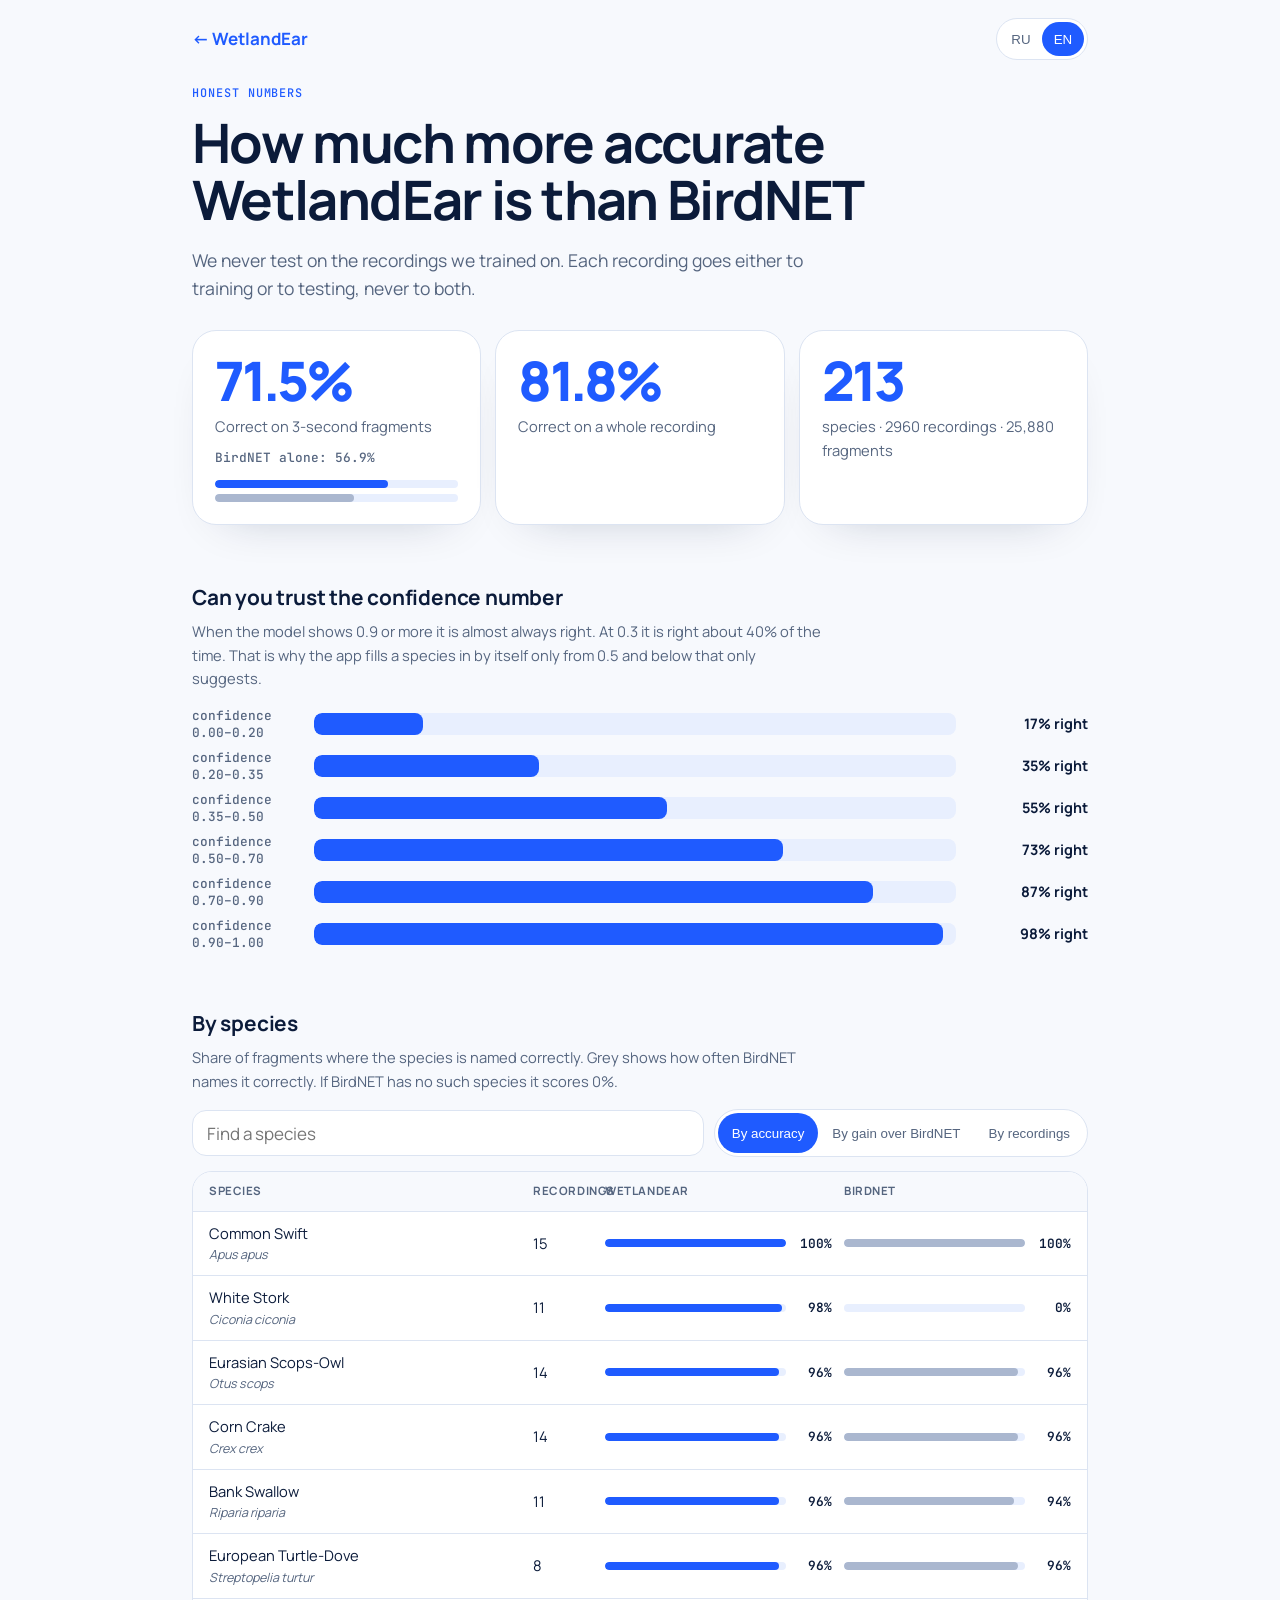
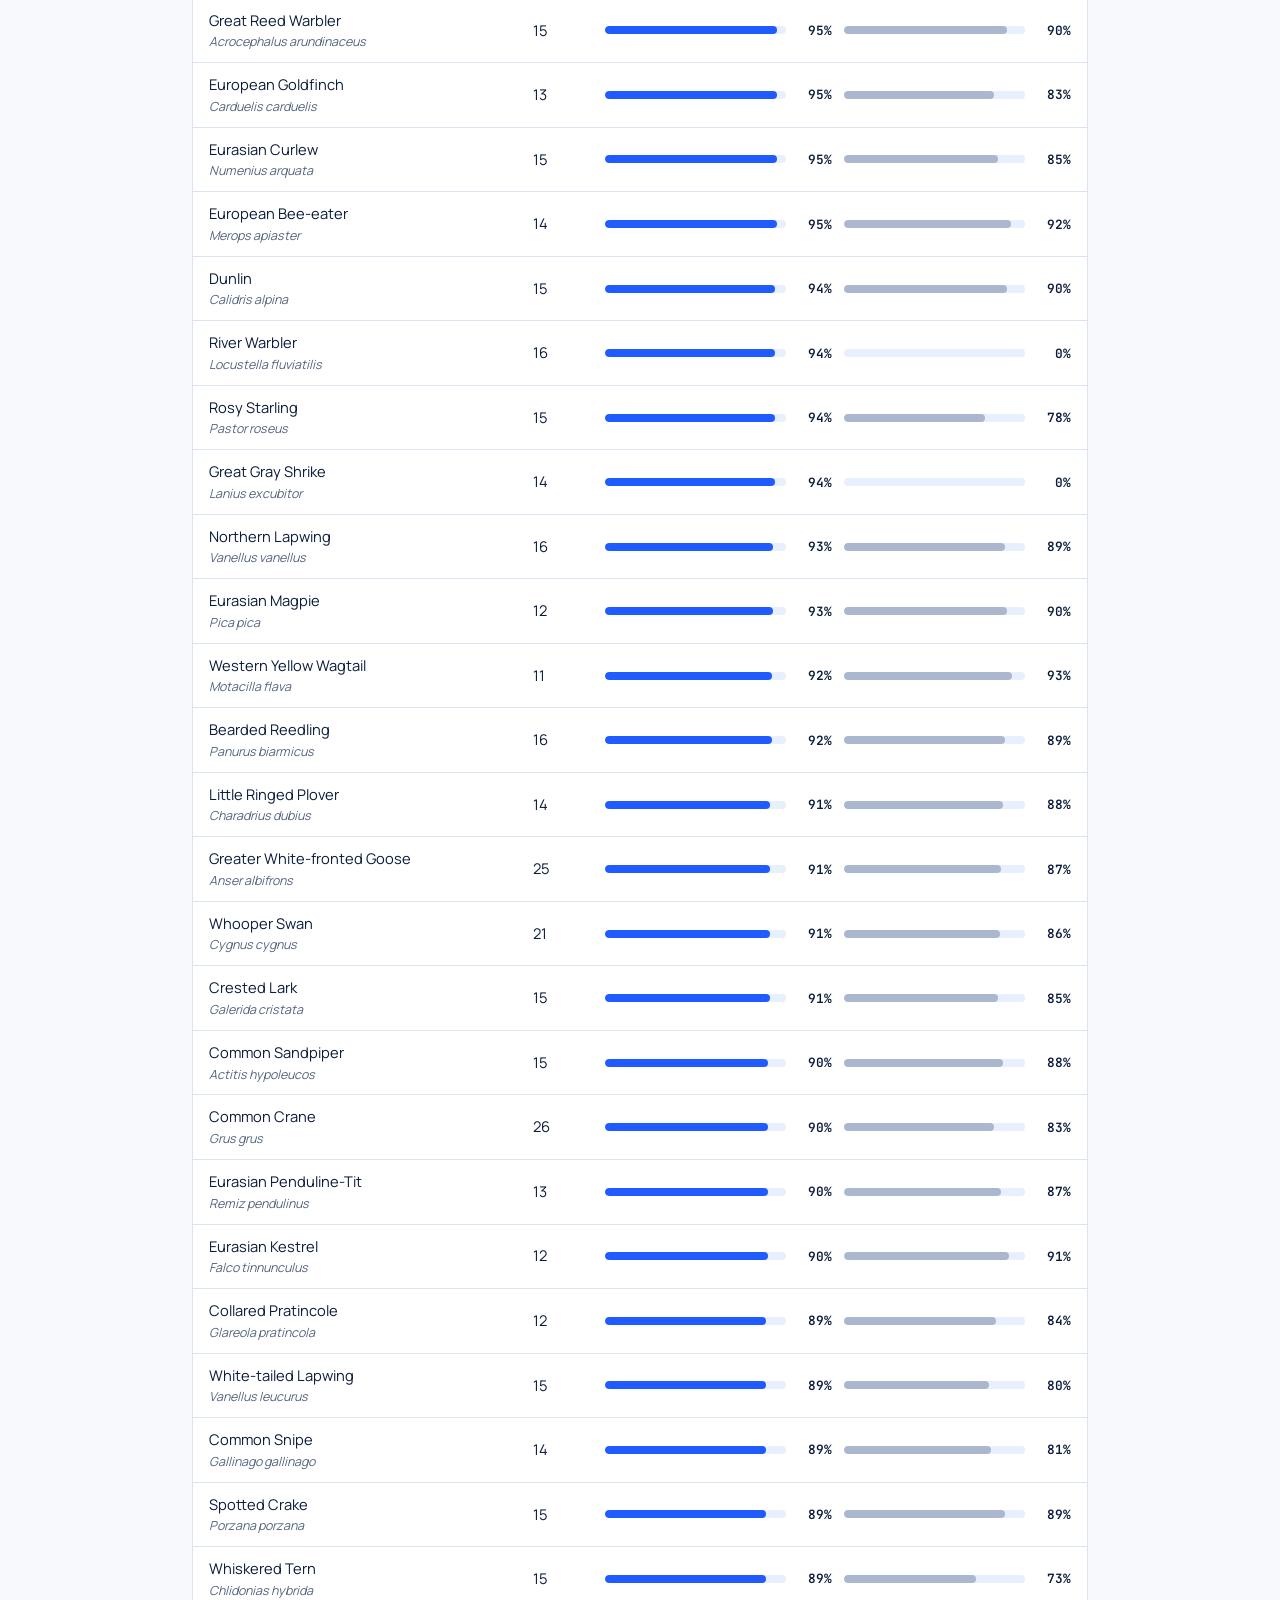
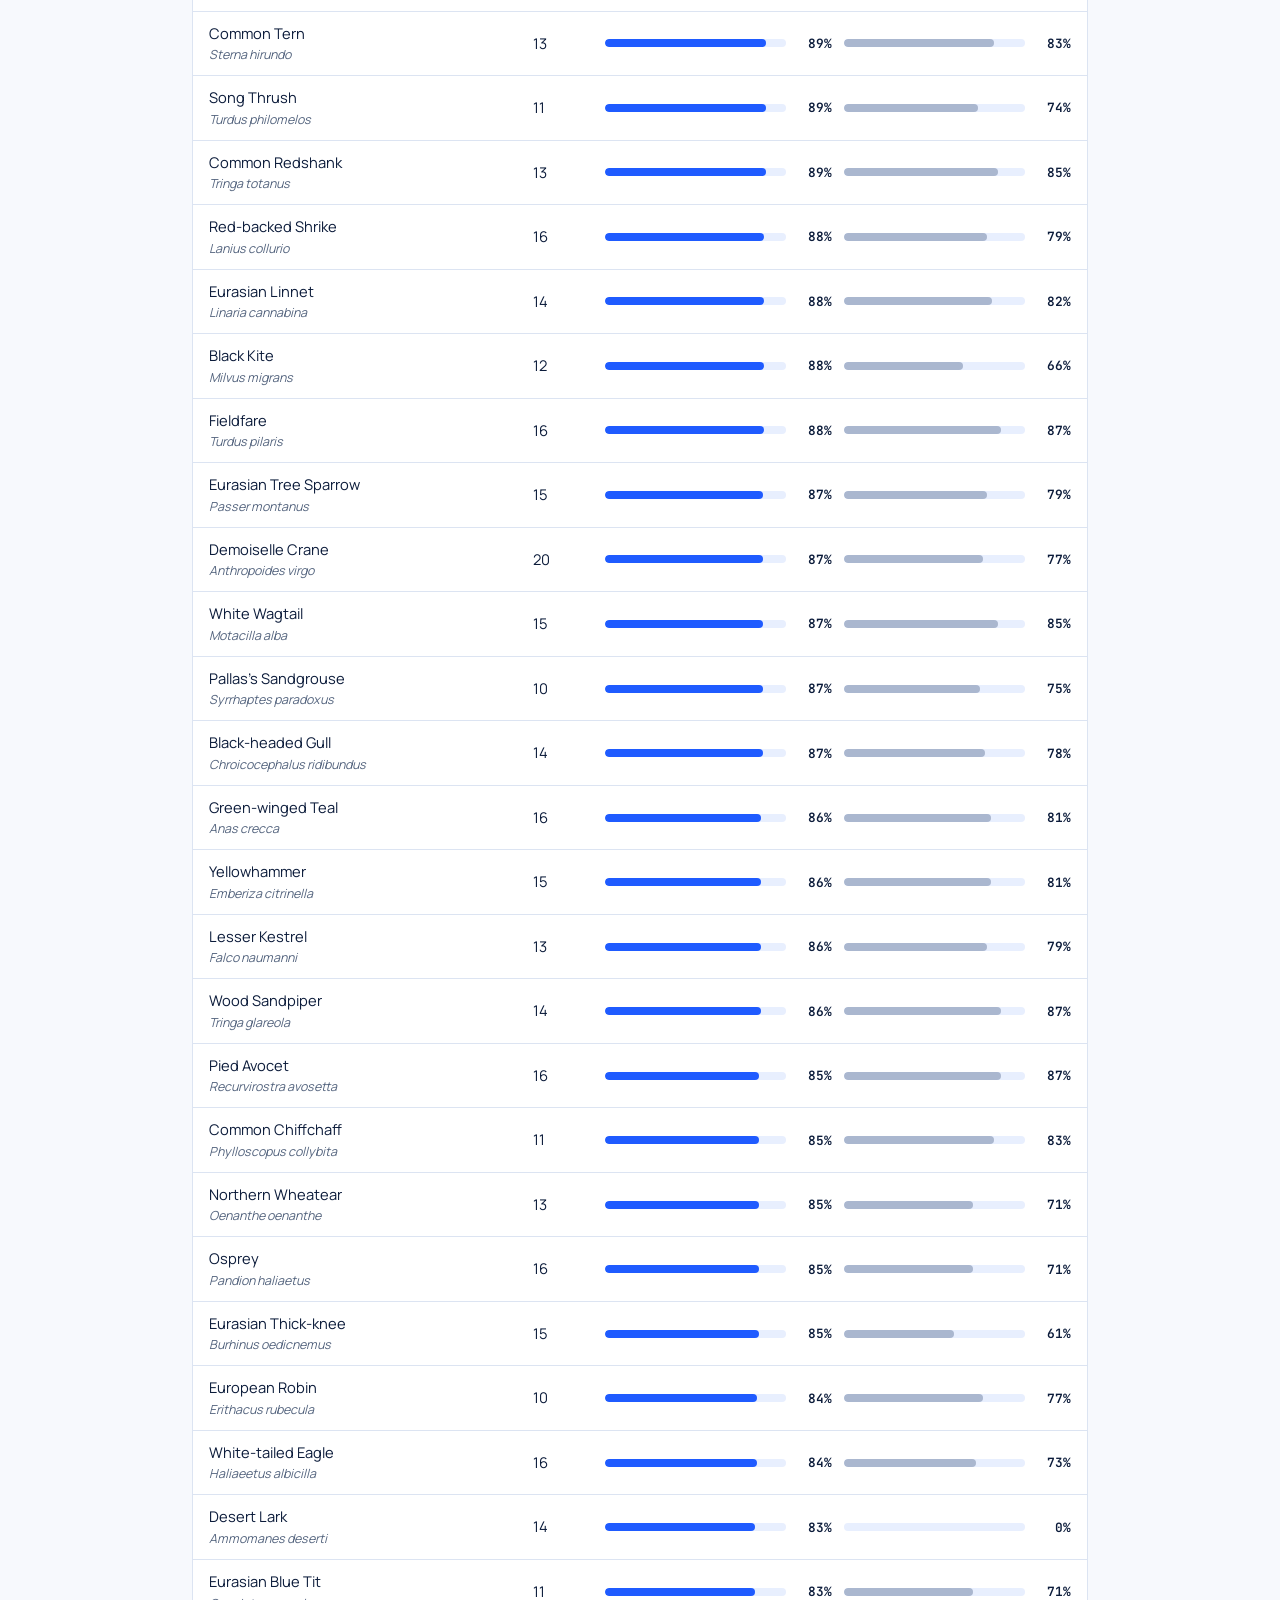
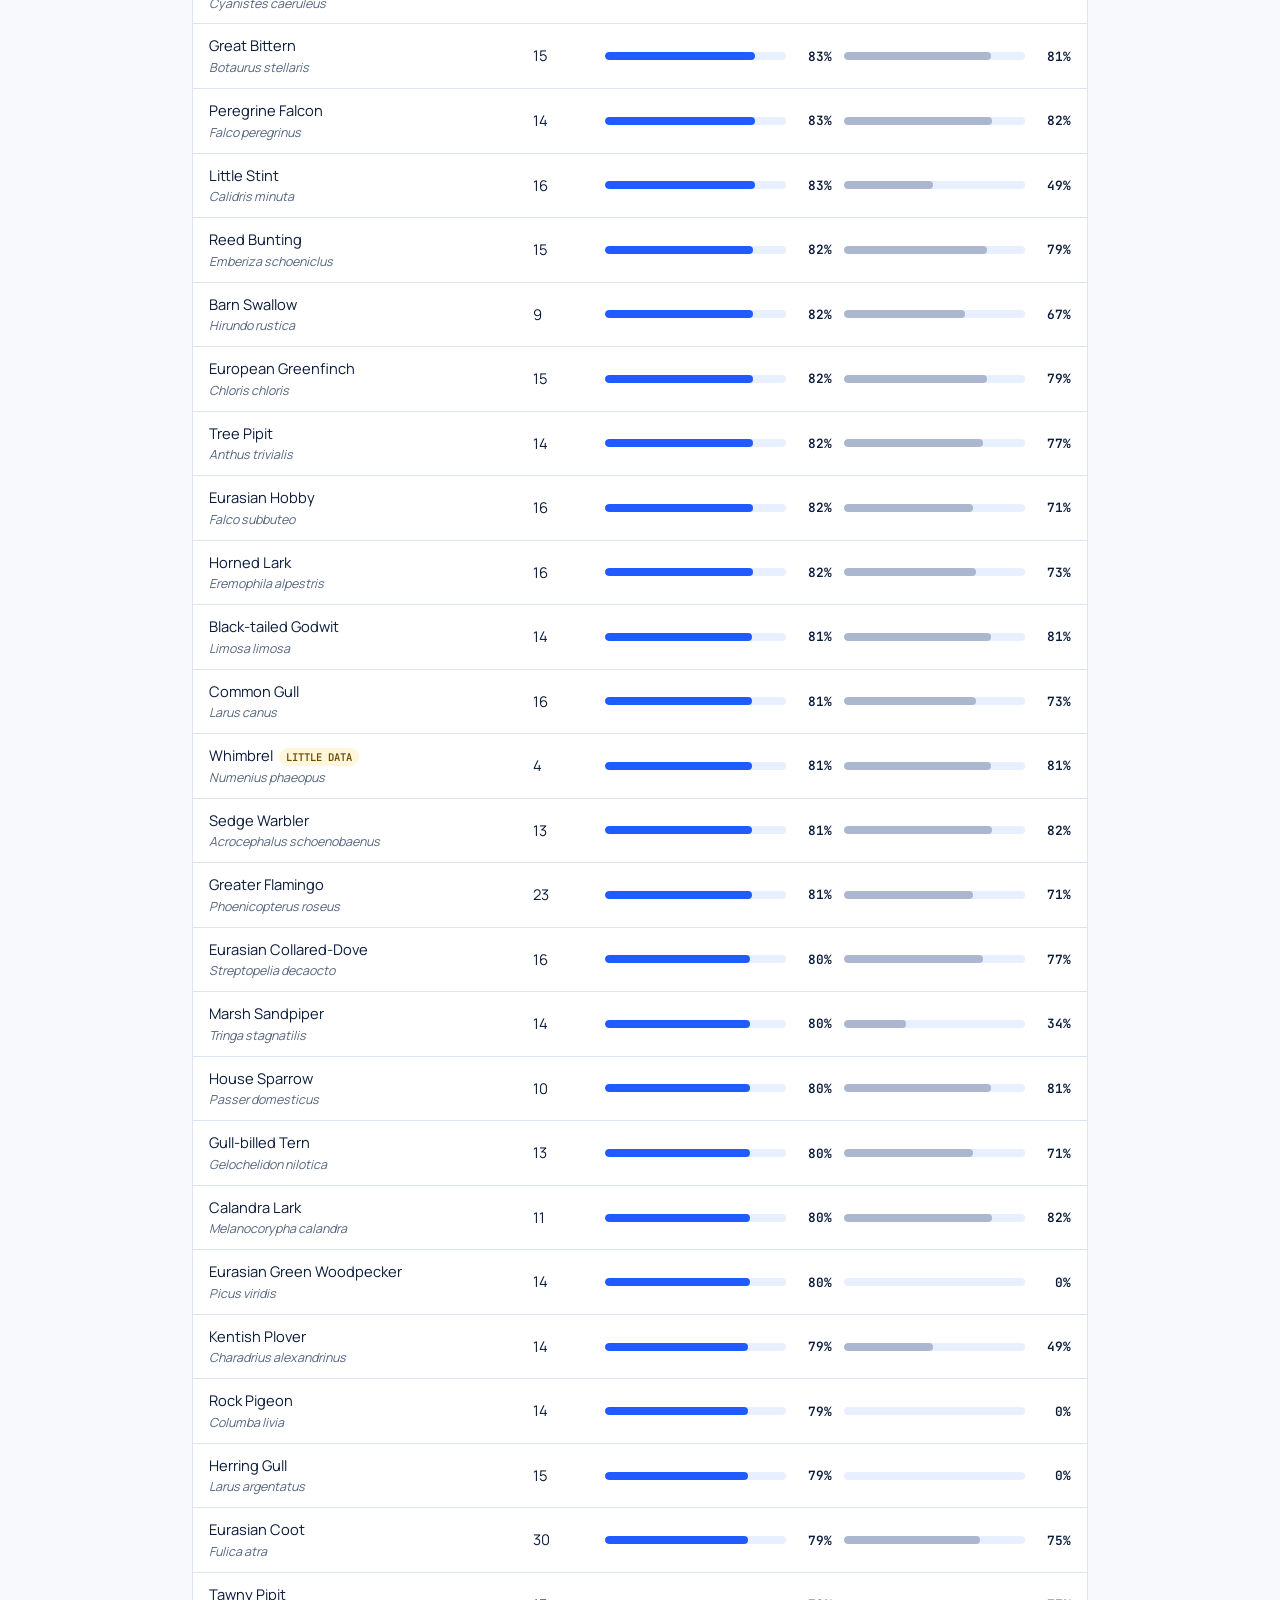
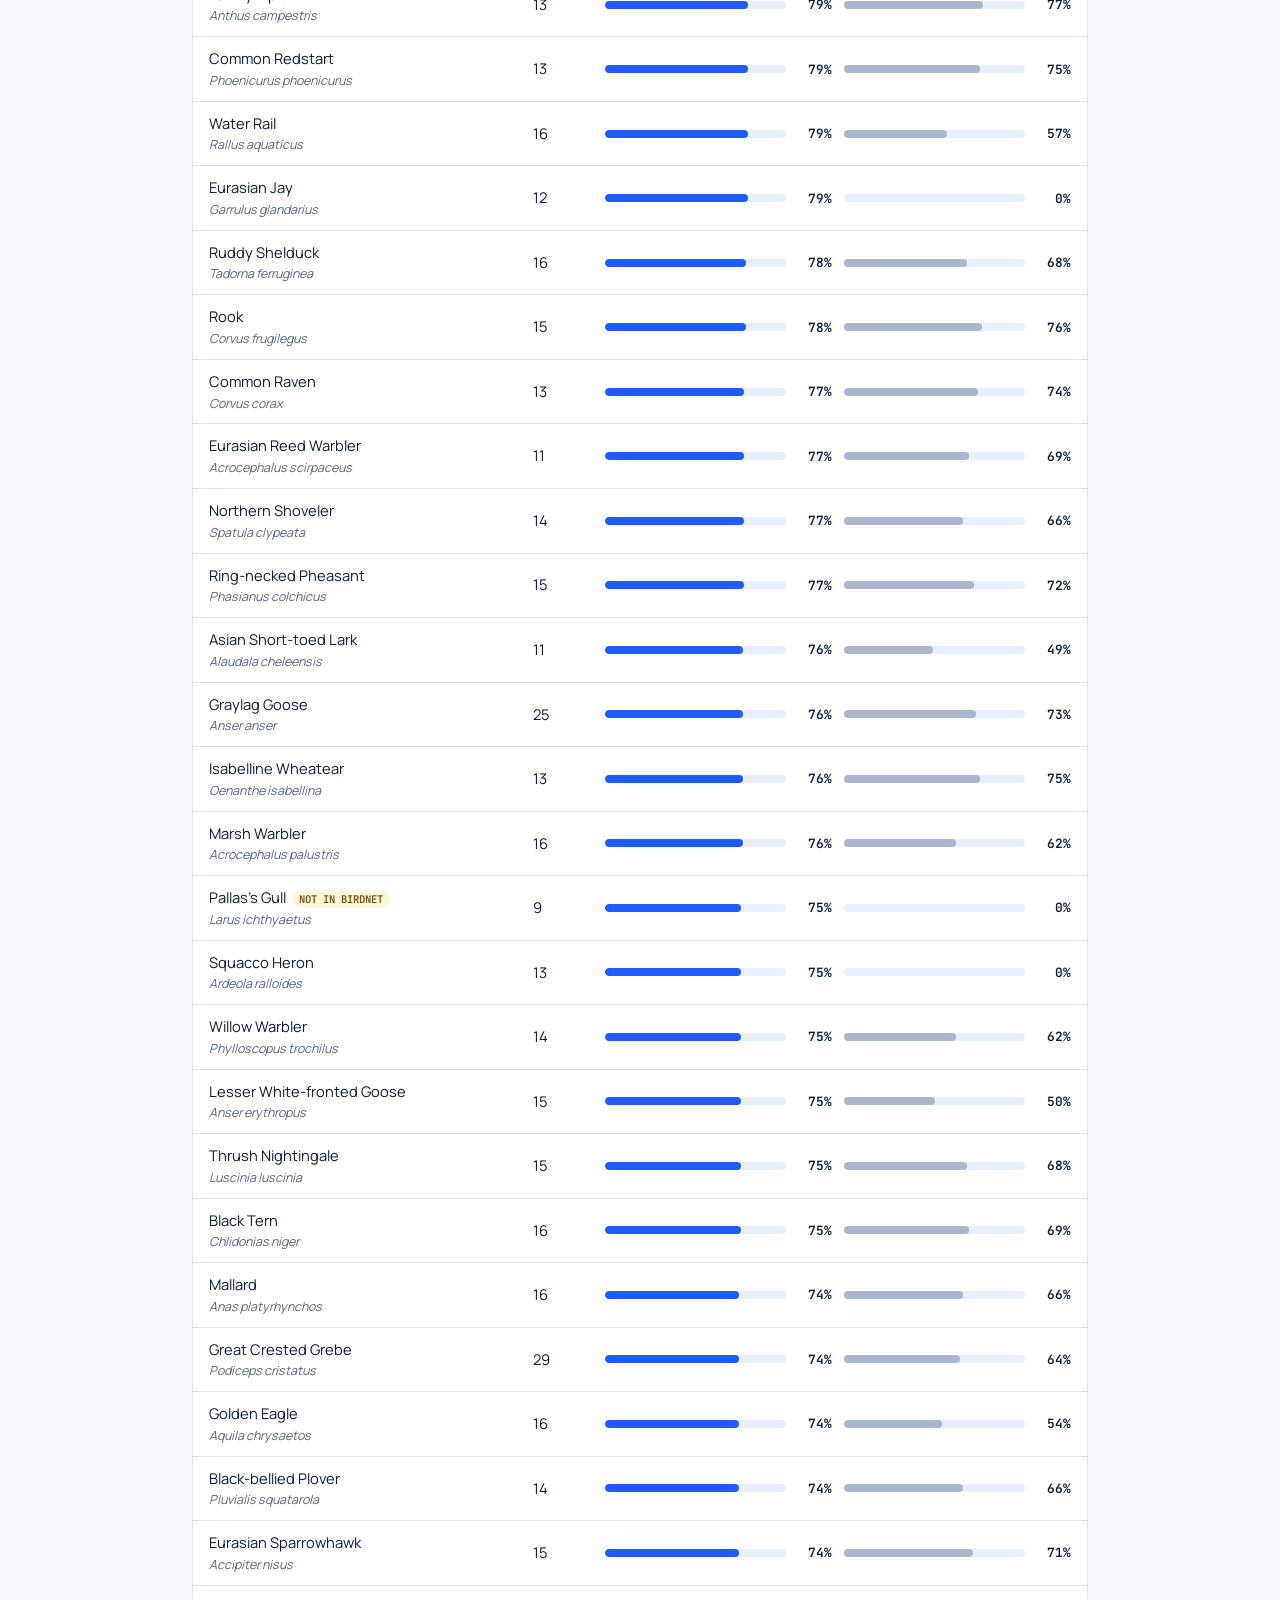
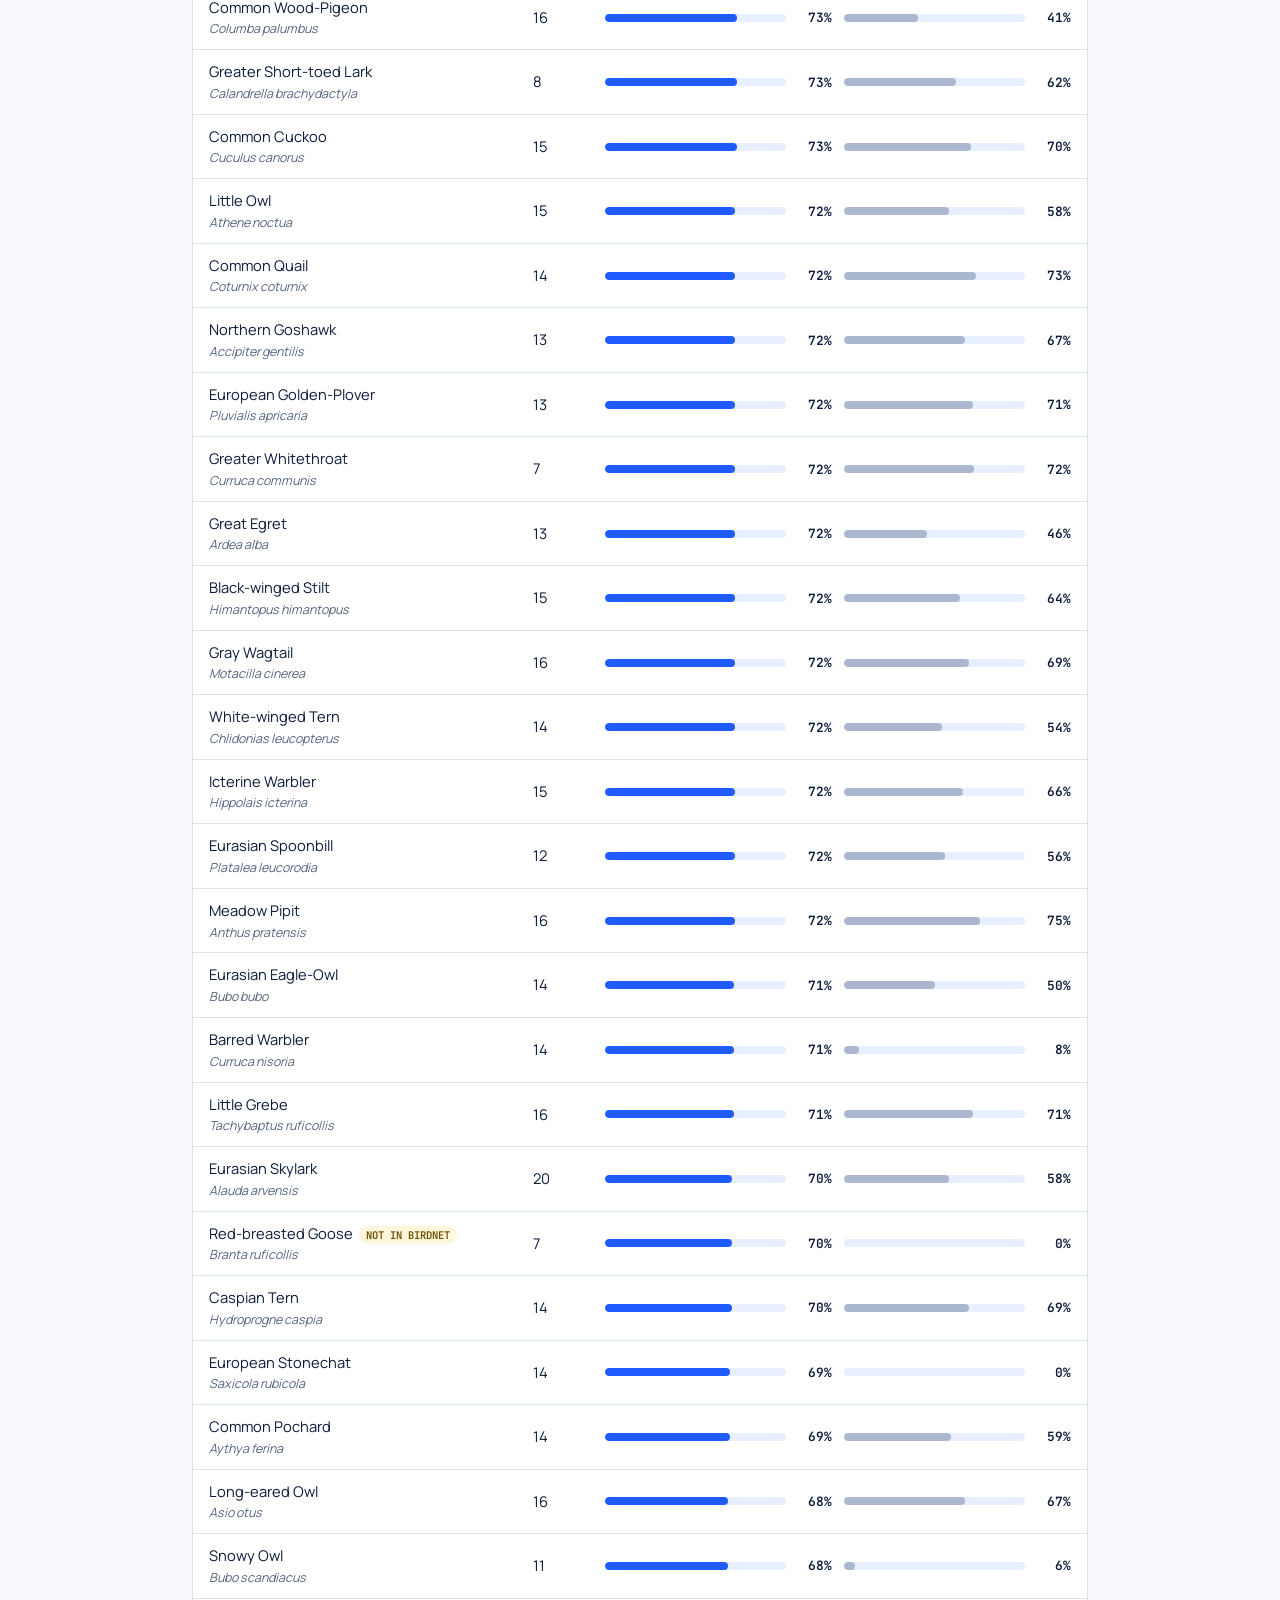
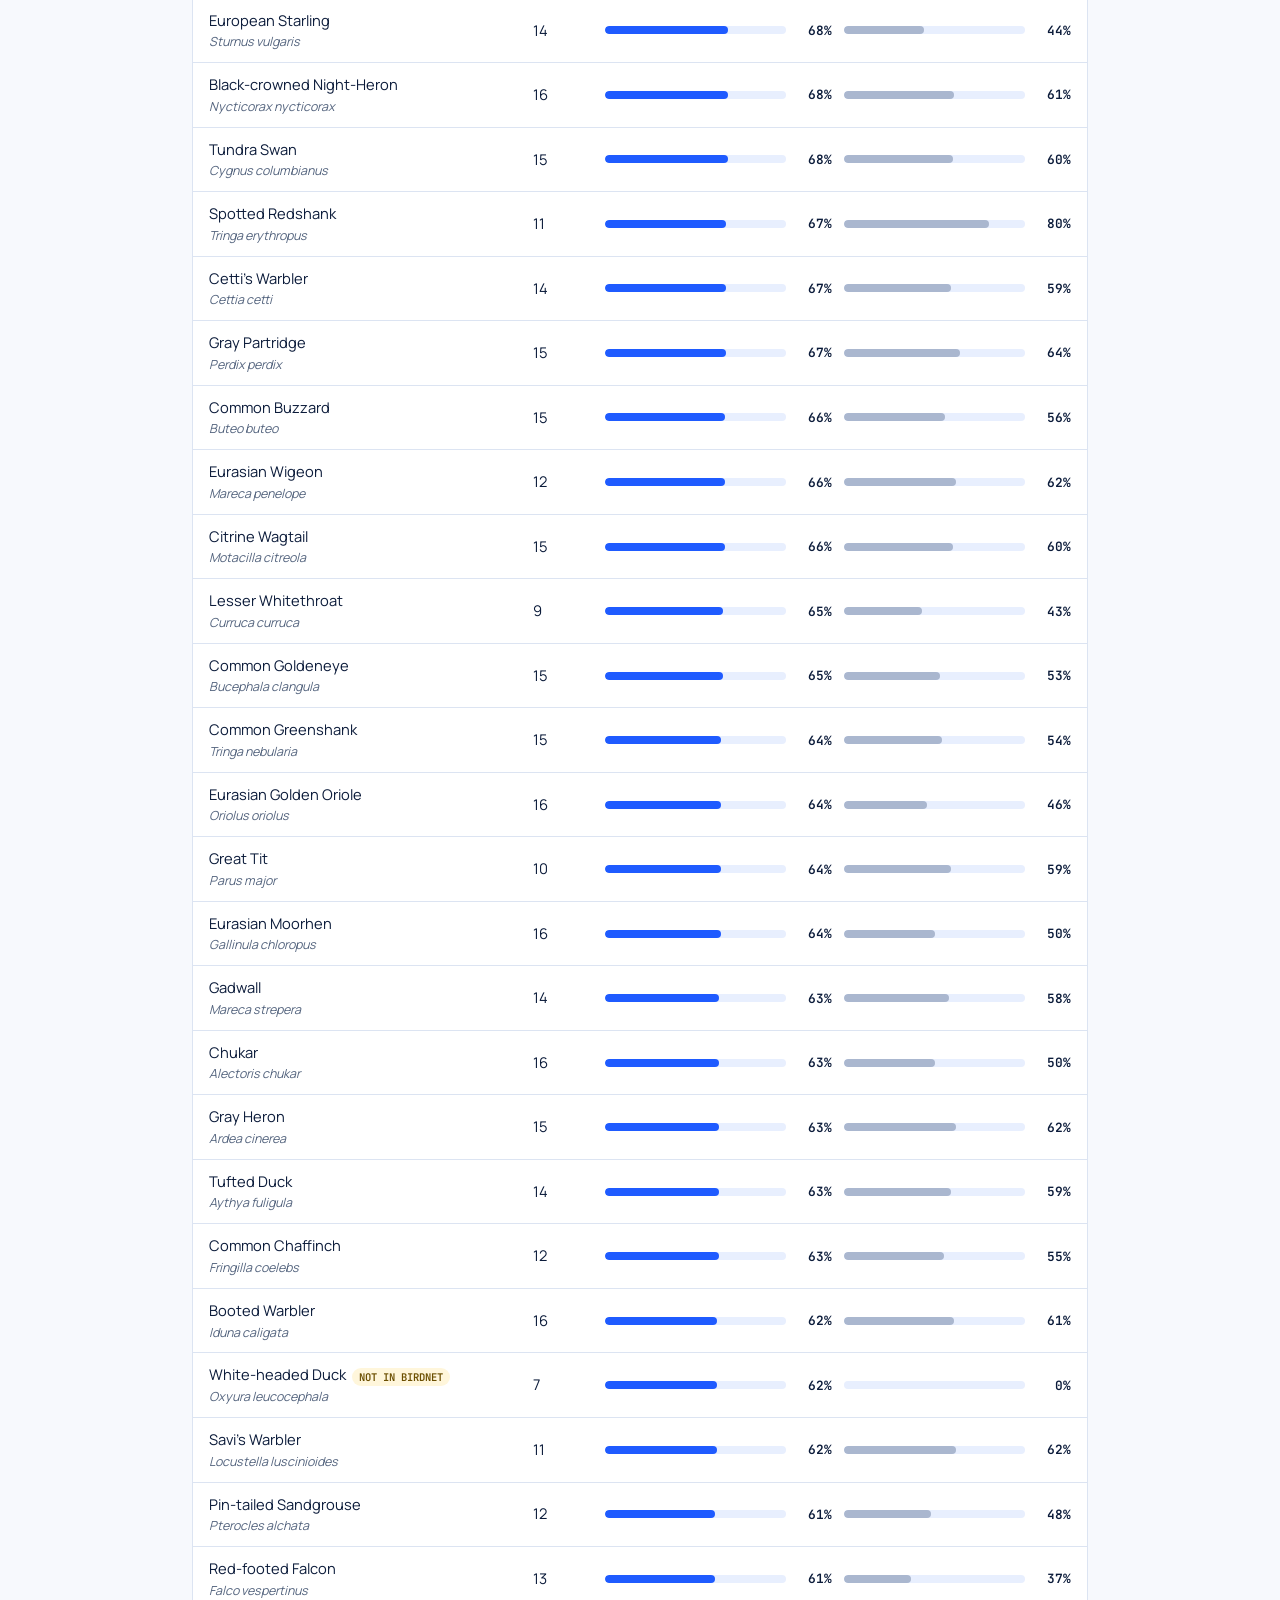
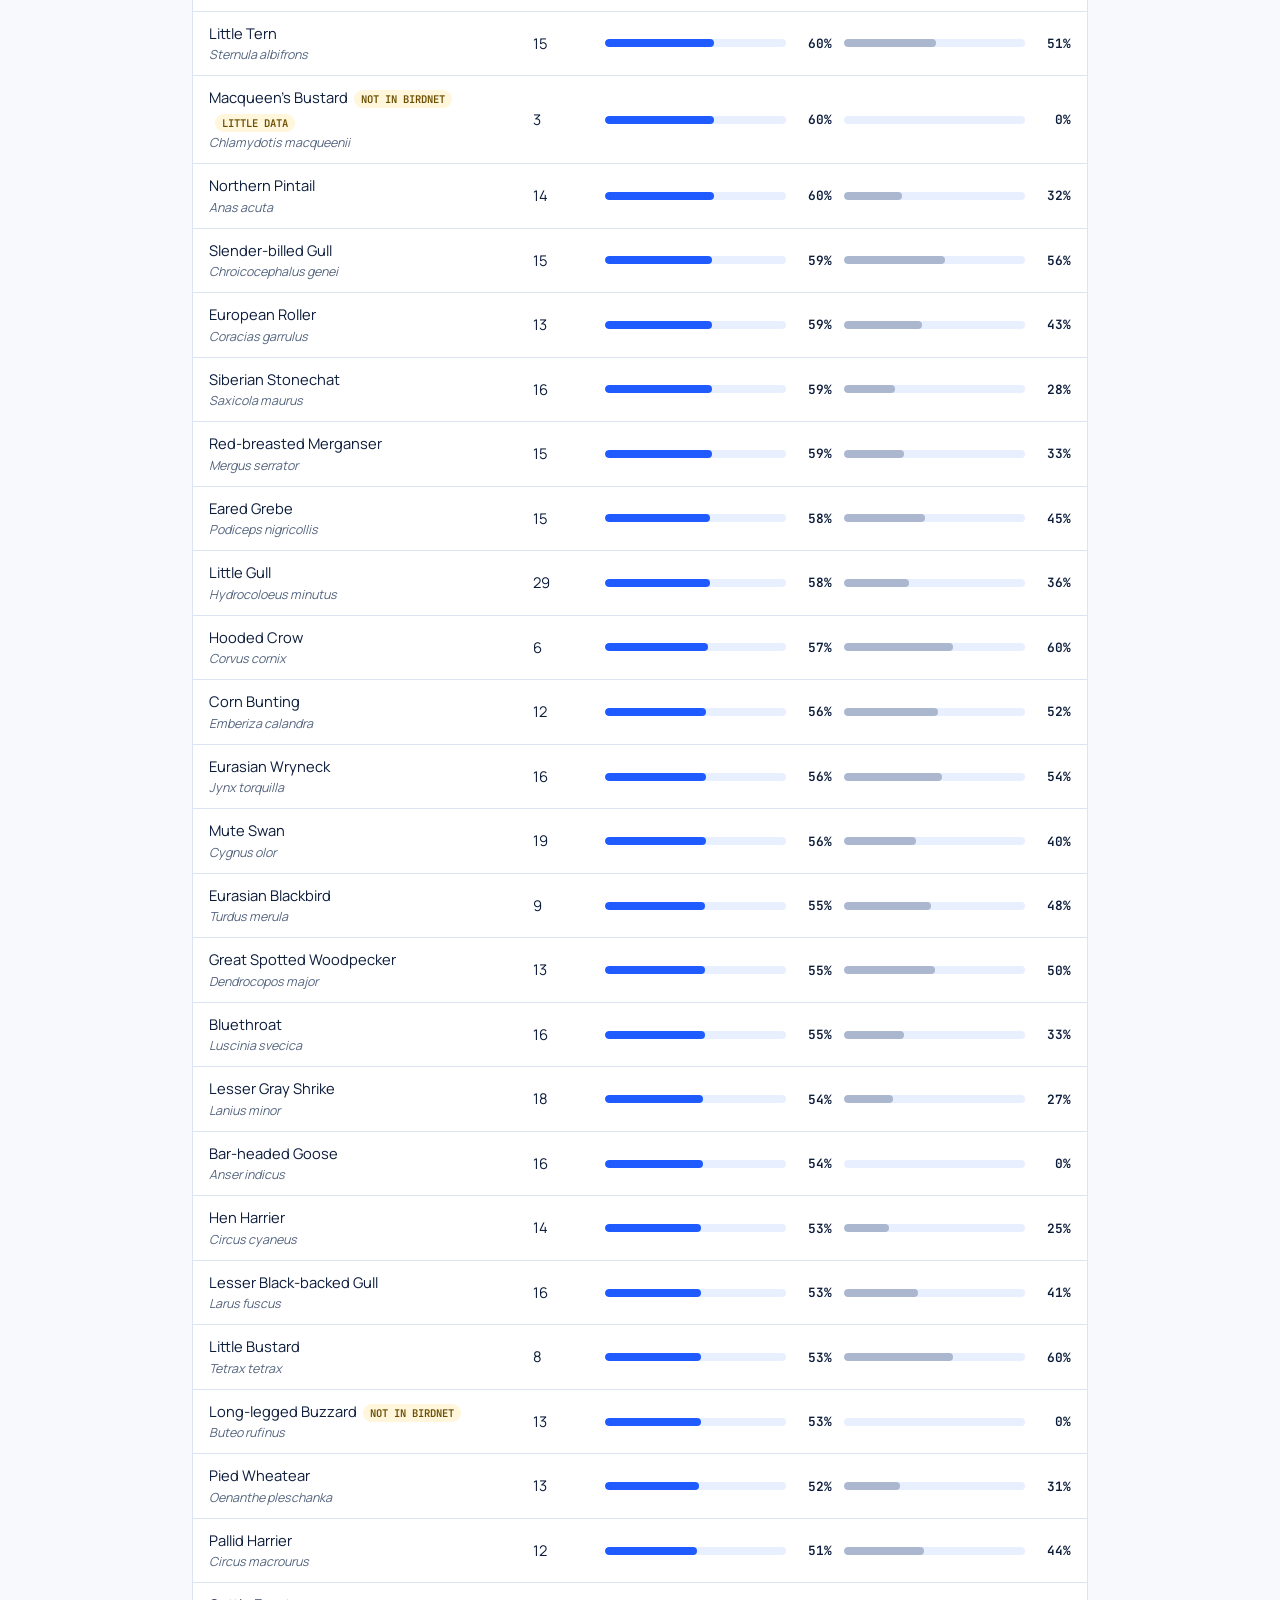
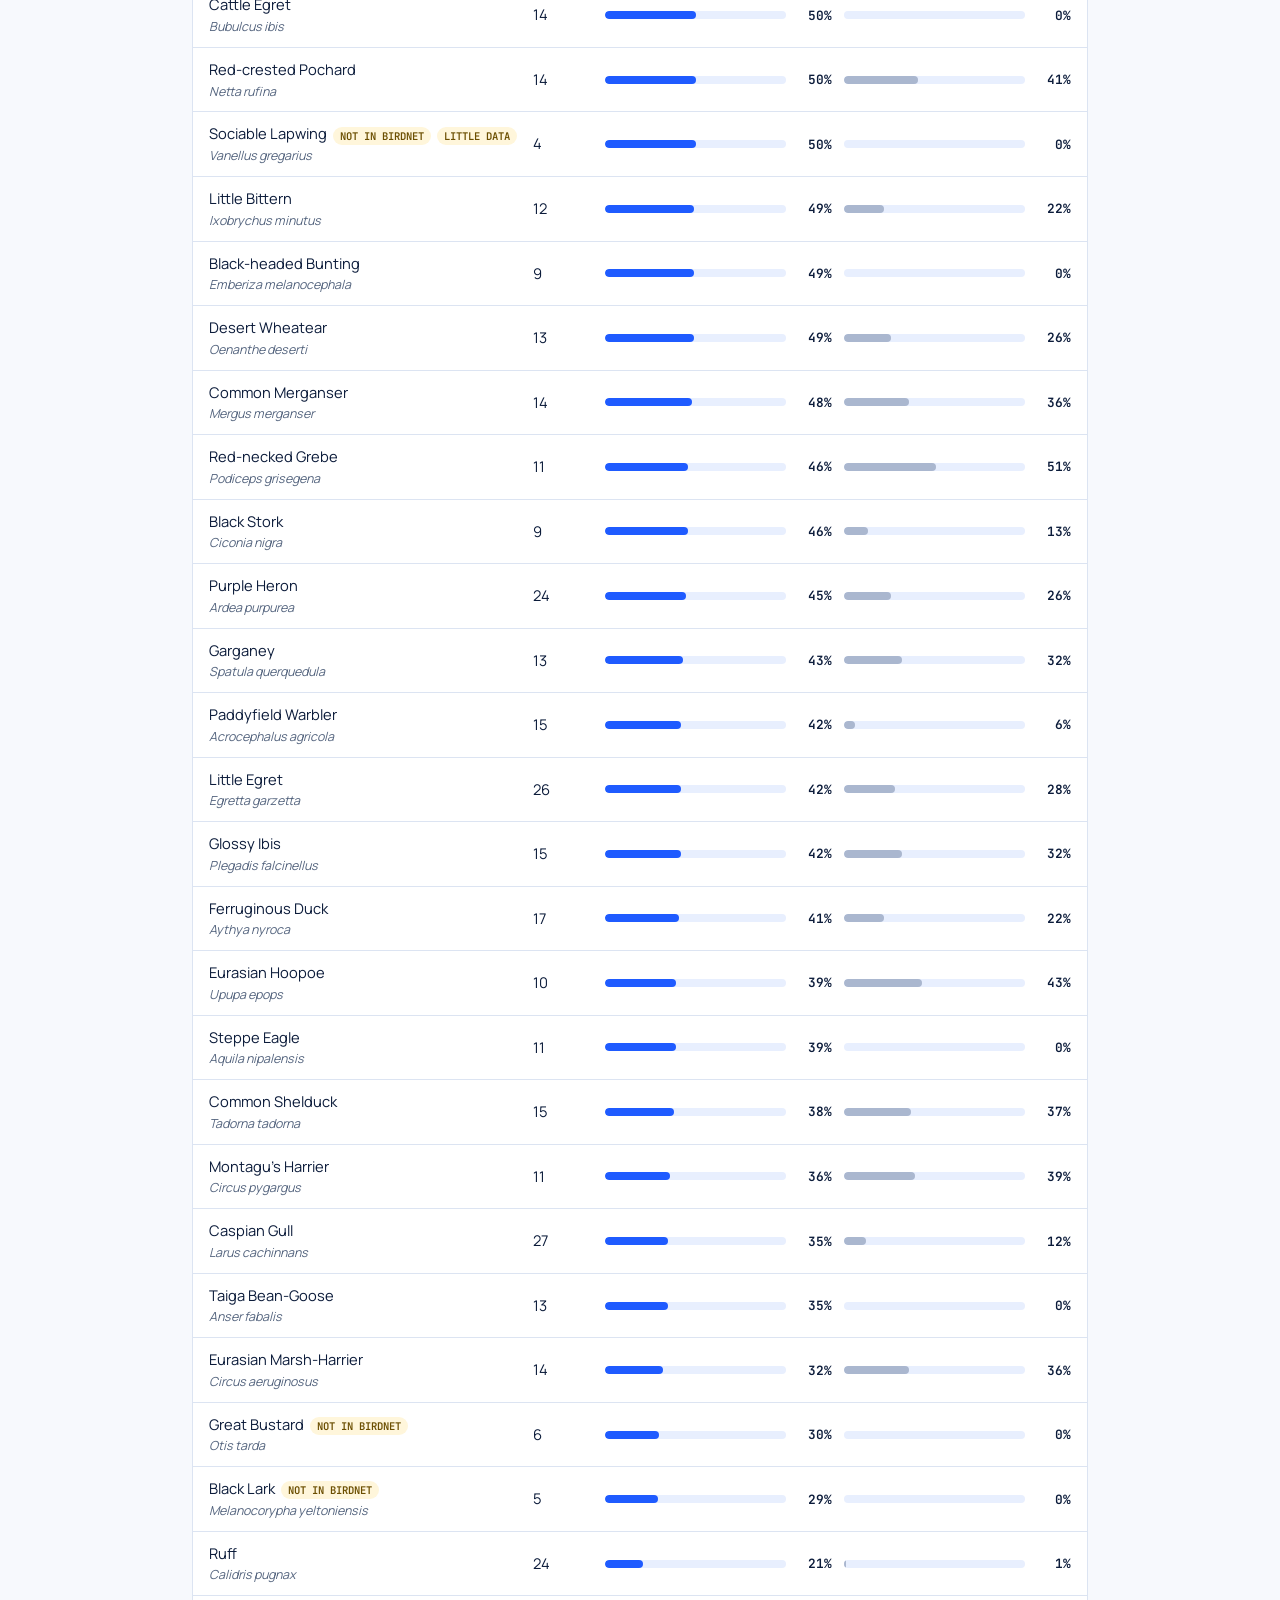
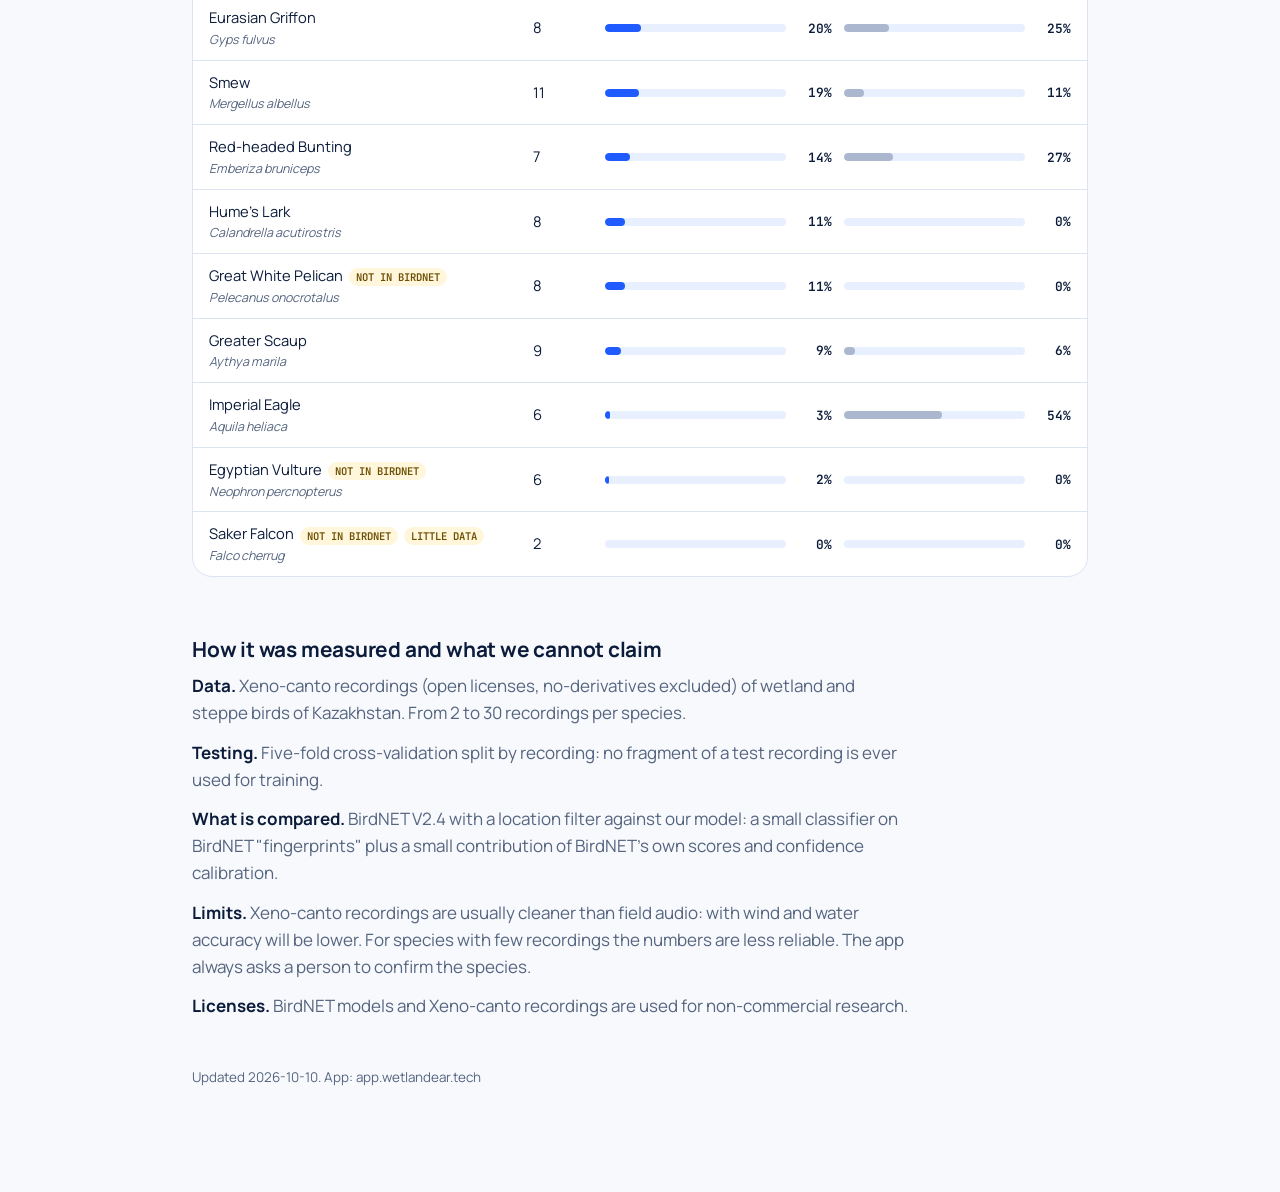
==== metrics.html @ 01a04c0c "Public model accuracy page (/metrics) with per-species table and calibration; footer link Co-Authore" ====
<!doctype html>
<html lang="ru">
<head>
<meta charset="utf-8">
<meta name="viewport" content="width=device-width, initial-scale=1, viewport-fit=cover">
<title>WetlandEar: точность модели</title>
<meta name="description" content="Честные измерения: насколько точнее собственная модель WetlandEar, чем BirdNET, по записям, которых она не видела.">
<meta name="color-scheme" content="light">
<link rel="canonical" href="https://wetlandear.tech/metrics">
<link rel="icon" href="favicon.svg" type="image/svg+xml">
<link rel="preconnect" href="https://fonts.googleapis.com">
<link rel="preconnect" href="https://fonts.gstatic.com" crossorigin>
<link rel="stylesheet" href="https://fonts.googleapis.com/css2?family=Manrope:wght@300..800&family=JetBrains+Mono:wght@400;500&display=swap">
<link rel="stylesheet" href="css/metrics.css?v=1">
</head>
<body>
<header class="top">
  <a class="back" href="/">&larr; WetlandEar</a>
  <div class="lang" role="group" aria-label="Language"><button data-l="ru">RU</button><button data-l="en">EN</button></div>
</header>
<main class="wrap">
  <p class="eyebrow" id="eyebrow"></p>
  <h1 id="h1"></h1>
  <p class="lead" id="lead"></p>

  <section class="hero" id="hero" aria-live="polite"></section>

  <section>
    <h2 id="h-cal"></h2>
    <p class="note" id="n-cal"></p>
    <div class="cal" id="cal"></div>
  </section>

  <section>
    <h2 id="h-sp"></h2>
    <p class="note" id="n-sp"></p>
    <div class="tools"><input id="q" type="search" autocomplete="off"><div class="seg" id="sort" role="group"><button data-s="head" class="on"></button><button data-s="gain"></button><button data-s="n"></button></div></div>
    <div class="tbl" id="tbl"></div>
  </section>

  <section>
    <h2 id="h-m"></h2>
    <div class="prose" id="method"></div>
  </section>

  <p class="foot" id="foot"></p>
</main>
<script src="js/metrics.js?v=1"></script>
</body>
</html>
---- css/metrics.css ----
/* Metrics page. Same white and blue look as the site. */
:root { --bg: #F7F9FD; --ink: #0B1B3A; --soft: #55657F; --line: #DCE4F2; --blue: #1F5BFF; --sky: #E8EFFE; --gray: #AAB7CF; --ok: #14804A; }
*, *::before, *::after { box-sizing: border-box; }
body { margin: 0; background: var(--bg); color: var(--ink); font: 400 1.0625rem/1.6 'Manrope', system-ui, -apple-system, 'Segoe UI', Roboto, Arial, sans-serif; -webkit-font-smoothing: antialiased; }
.top { display: flex; justify-content: space-between; align-items: center; max-width: 960px; margin: 0 auto; padding: max(18px, env(safe-area-inset-top)) clamp(18px, 5vw, 32px) 0; }
.back { color: var(--blue); font-weight: 700; text-decoration: none; }
.lang { display: inline-flex; padding: 3px; background: #fff; border: 1px solid var(--line); border-radius: 99px; }
.lang button { border: 0; background: none; min-height: 34px; min-width: 42px; border-radius: 99px; font: 700 .76rem inherit; color: var(--soft); cursor: pointer; }
.lang button.on { background: var(--blue); color: #fff; }
.wrap { max-width: 960px; margin: 0 auto; padding: 28px clamp(18px, 5vw, 32px) 90px; }
.eyebrow { font: 500 .74rem/1 'JetBrains Mono', monospace; letter-spacing: .08em; text-transform: uppercase; color: var(--blue); margin: 0 0 14px; }
h1 { font-size: clamp(2rem, 6vw, 3.4rem); line-height: 1.05; letter-spacing: -.03em; margin: 0 0 14px; text-wrap: balance; }
h2 { font-size: 1.3rem; letter-spacing: -.01em; margin: 56px 0 6px; }
.lead { color: var(--soft); font-size: 1.1rem; max-width: 60ch; }
.note { color: var(--soft); font-size: .92rem; margin: 0 0 16px; max-width: 70ch; }
.hero { display: grid; grid-template-columns: repeat(3, 1fr); gap: 14px; margin-top: 28px; }
.card { background: #fff; border: 1px solid var(--line); border-radius: 24px; padding: 22px; box-shadow: 0 20px 50px -34px rgba(11, 27, 58, .3); }
.card .big { font-size: clamp(2.2rem, 7vw, 3.4rem); font-weight: 800; letter-spacing: -.05em; line-height: 1; color: var(--blue); }
.card .lab { margin-top: 8px; color: var(--soft); font-size: .92rem; }
.card .vs { margin-top: 10px; font: 500 .8rem 'JetBrains Mono', monospace; color: var(--soft); }
.bar2 { margin-top: 14px; display: grid; gap: 6px; }
.bar2 i { display: block; height: 8px; border-radius: 6px; background: var(--sky); position: relative; overflow: hidden; }
.bar2 i::after { content: ''; position: absolute; inset: 0 auto 0 0; width: var(--w); background: var(--blue); border-radius: 6px; transition: width 1s cubic-bezier(.23, 1, .32, 1); }
.bar2 i.g::after { background: var(--gray); }
@media (max-width: 760px) { .hero { grid-template-columns: 1fr; } }
.cal { display: grid; gap: 8px; }
.calrow { display: grid; grid-template-columns: 110px 1fr 120px; gap: 12px; align-items: center; font-size: .9rem; }
.calrow .t { font: 500 .8rem 'JetBrains Mono', monospace; color: var(--soft); }
.calrow .b { height: 22px; background: var(--sky); border-radius: 8px; position: relative; overflow: hidden; }
.calrow .b::after { content: ''; position: absolute; inset: 0 auto 0 0; width: var(--w); background: var(--blue); border-radius: 8px; }
.calrow .v { text-align: right; font-weight: 700; }
@media (max-width: 560px) { .calrow { grid-template-columns: 84px 1fr 96px; gap: 8px; font-size: .82rem; } }
.tools { display: flex; flex-wrap: wrap; gap: 10px; margin: 8px 0 14px; align-items: center; }
.tools input { flex: 1 1 220px; min-height: 46px; border: 1.5px solid var(--line); border-radius: 14px; padding: 0 14px; font: inherit; background: #fff; }
.seg { display: inline-flex; padding: 3px; background: #fff; border: 1px solid var(--line); border-radius: 99px; }
.seg button { border: 0; background: none; min-height: 40px; padding: 0 14px; border-radius: 99px; font: 700 .82rem inherit; color: var(--soft); cursor: pointer; }
.seg button.on { background: var(--blue); color: #fff; }
.tbl { background: #fff; border: 1px solid var(--line); border-radius: 20px; overflow: hidden; }
.tr { display: grid; grid-template-columns: minmax(0, 2.2fr) 60px minmax(110px, 1.6fr) minmax(110px, 1.6fr); gap: 12px; align-items: center; padding: 10px 16px; border-top: 1px solid var(--line); font-size: .92rem; }
.tr.h { border: 0; background: var(--bg); color: var(--soft); font-size: .72rem; font-weight: 700; text-transform: uppercase; letter-spacing: .05em; }
.tr .n small { display: block; color: var(--soft); font-style: italic; font-size: .78rem; }
.mini { display: flex; align-items: center; gap: 8px; }
.mini i { flex: 1; height: 8px; background: var(--sky); border-radius: 6px; position: relative; overflow: hidden; }
.mini i::after { content: ''; position: absolute; inset: 0 auto 0 0; width: var(--w); background: var(--blue); border-radius: 6px; }
.mini.g i::after { background: var(--gray); }
.mini b { min-width: 38px; text-align: right; font: 600 .8rem 'JetBrains Mono', monospace; }
.tag { display: inline-block; margin-left: 6px; padding: 2px 7px; border-radius: 99px; background: #FFF6DB; color: #6B4E00; font: 600 .66rem 'JetBrains Mono', monospace; text-transform: uppercase; vertical-align: middle; }
@media (max-width: 640px) { .tr { grid-template-columns: minmax(0, 1fr) 1fr; row-gap: 6px; } .tr .r { display: none; } .tr.h .r { display: none; } }
.prose { color: var(--soft); max-width: 72ch; }
.prose p { margin: 0 0 12px; } .prose b { color: var(--ink); }
.foot { margin-top: 48px; color: var(--soft); font-size: .84rem; }
:focus-visible { outline: 3px solid var(--blue); outline-offset: 2px; border-radius: 8px; }
@media (prefers-reduced-motion: reduce) { * { transition: none !important; } }
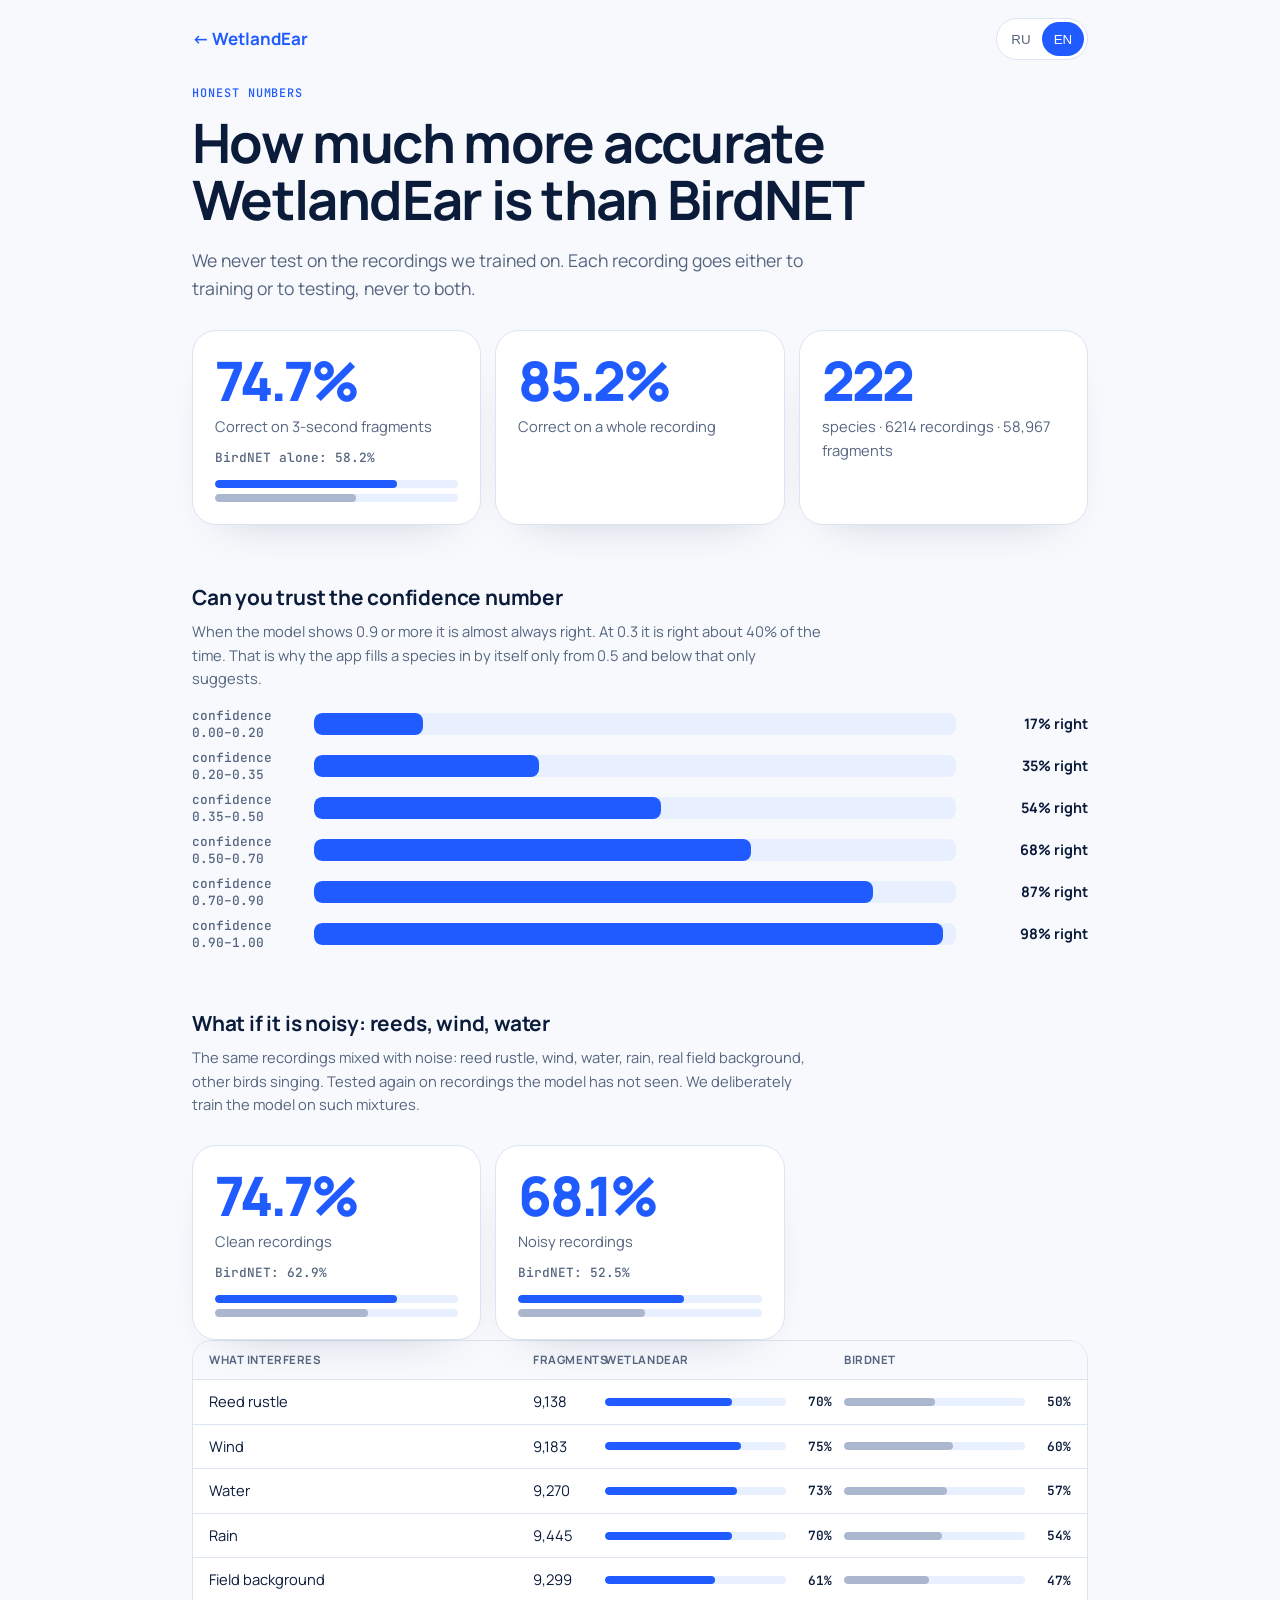
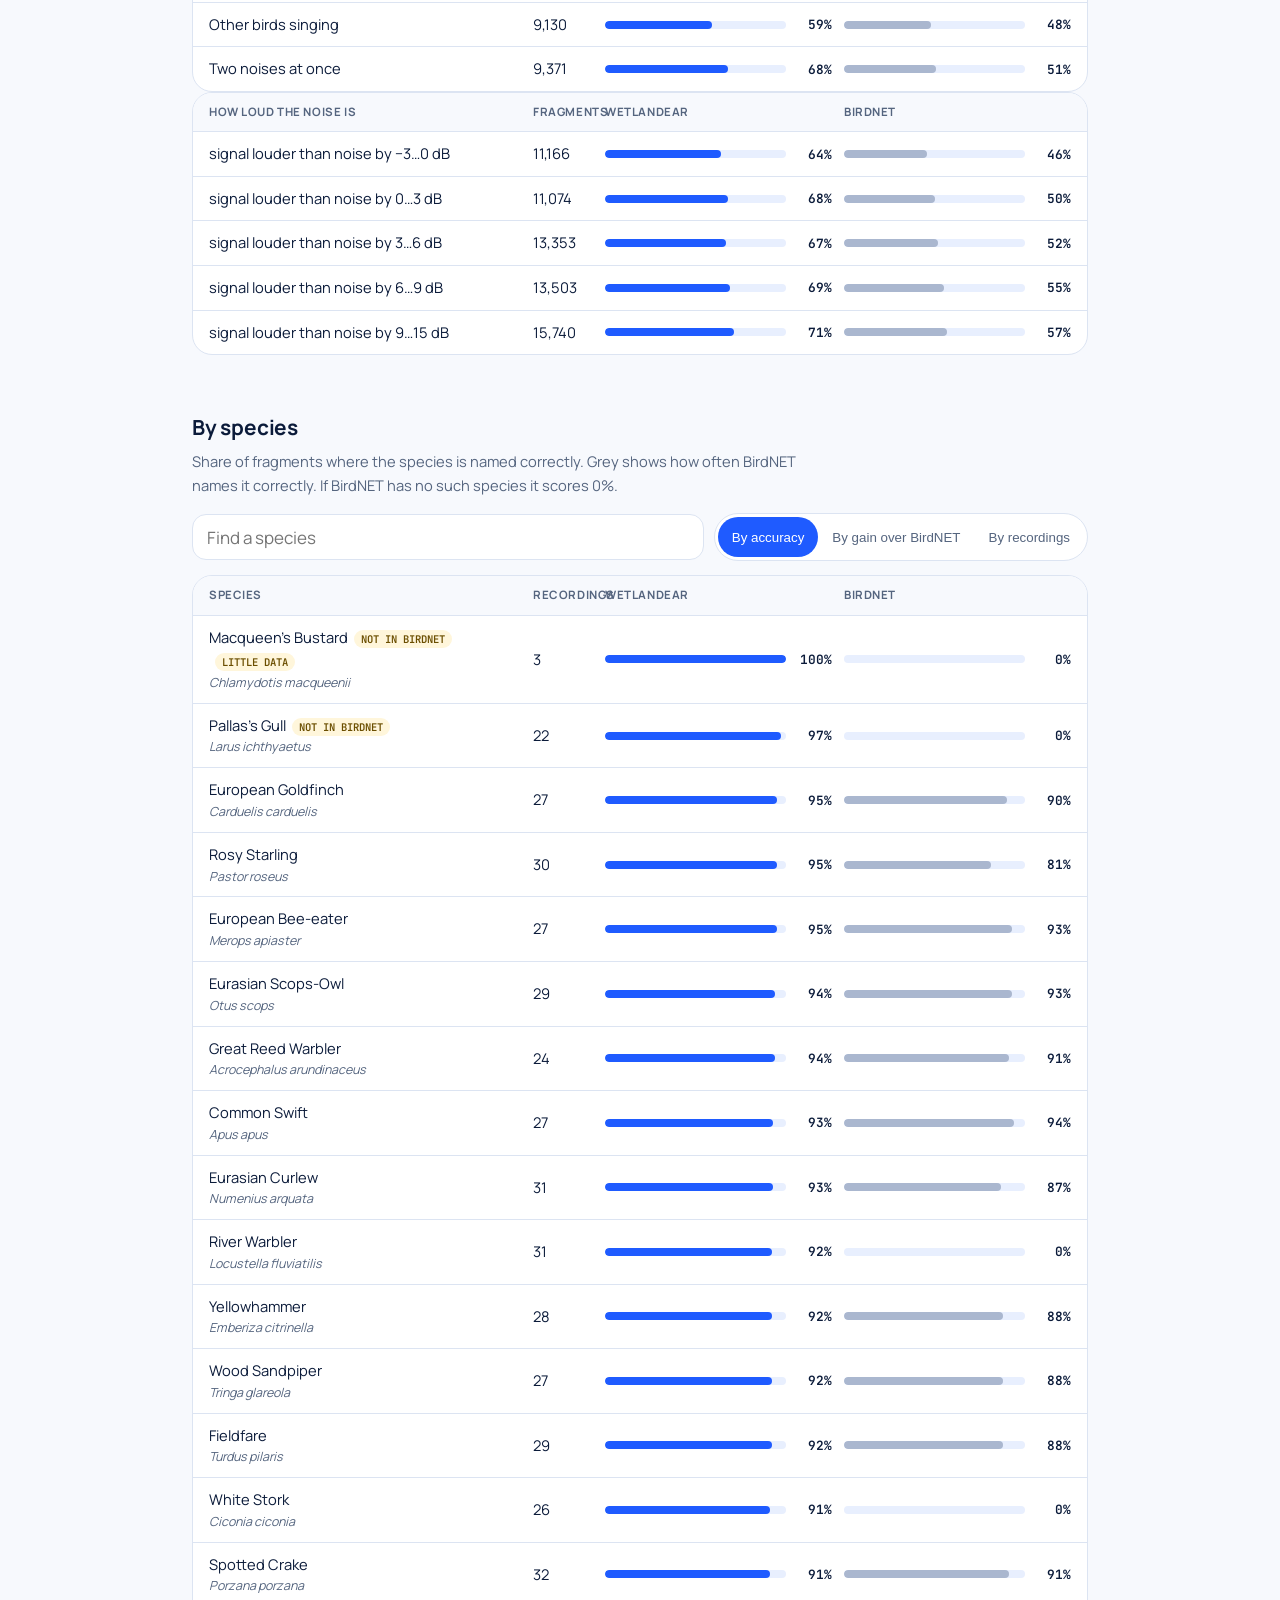
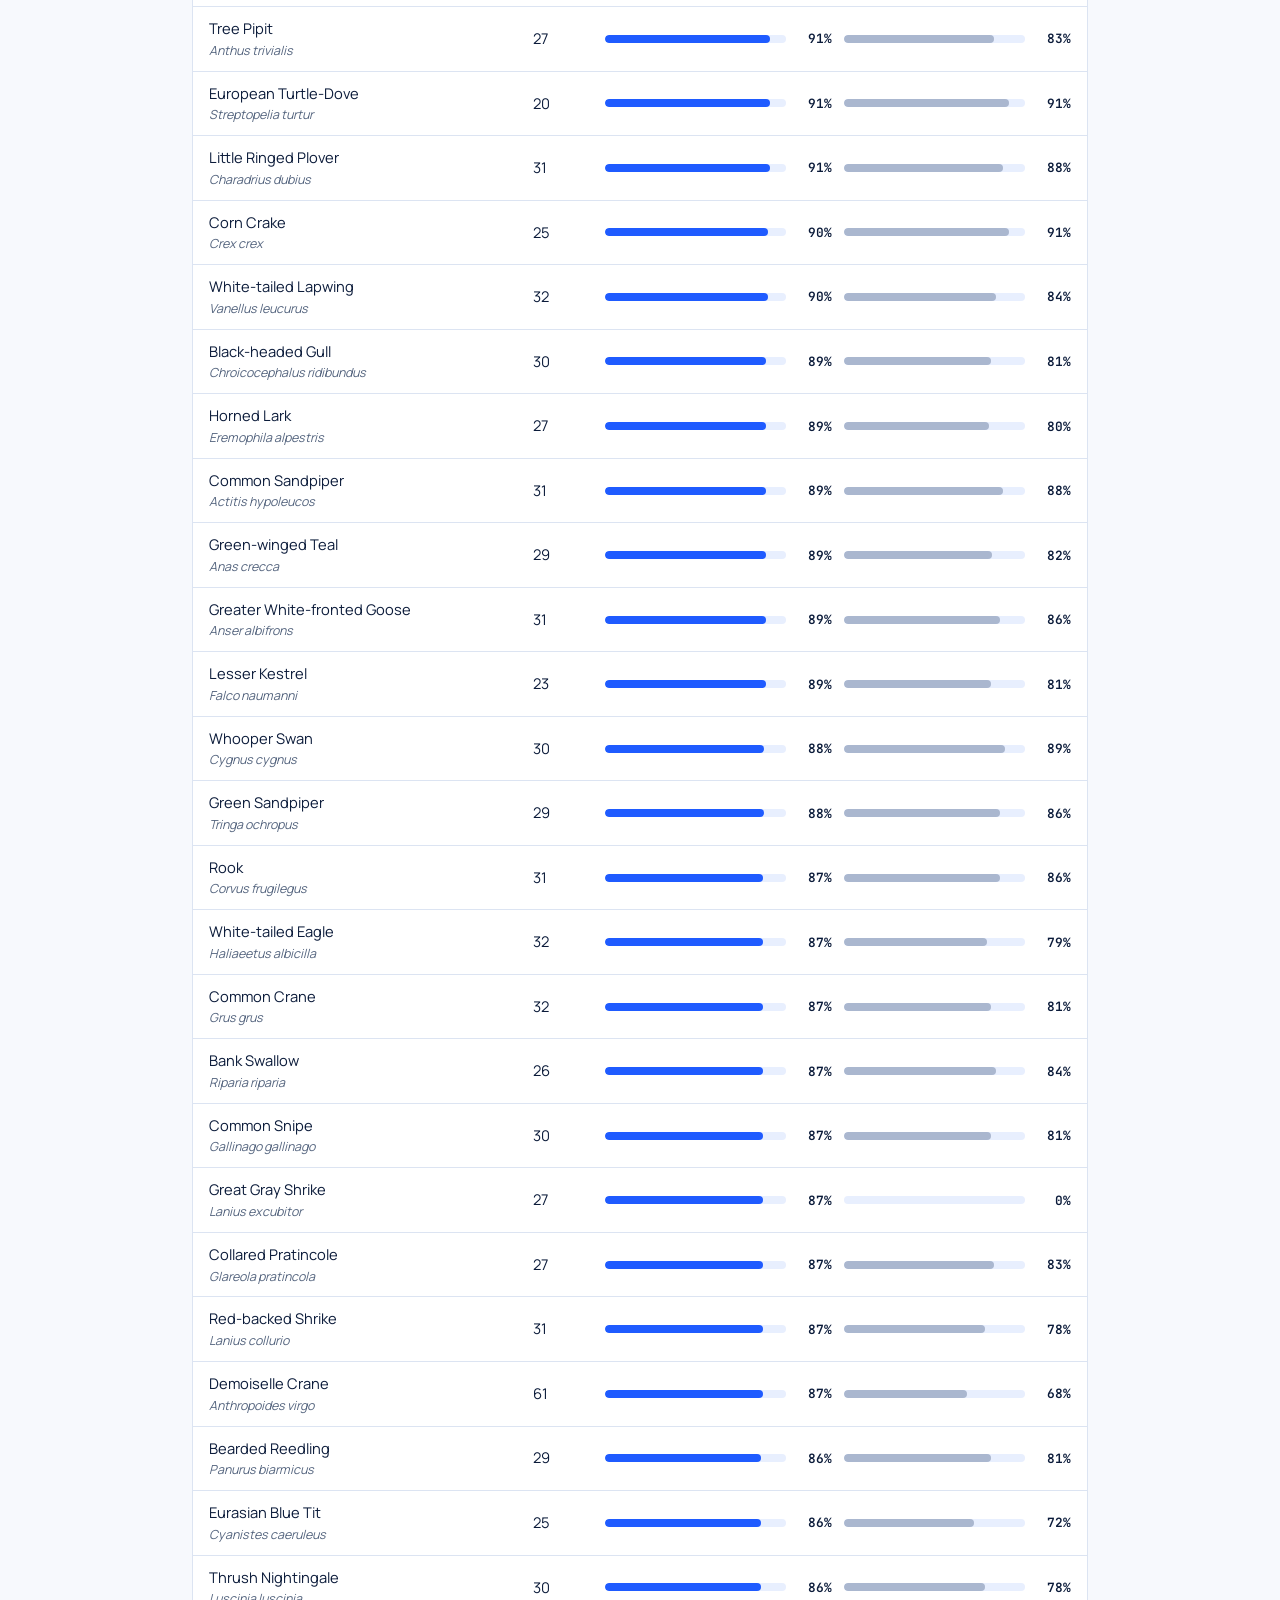
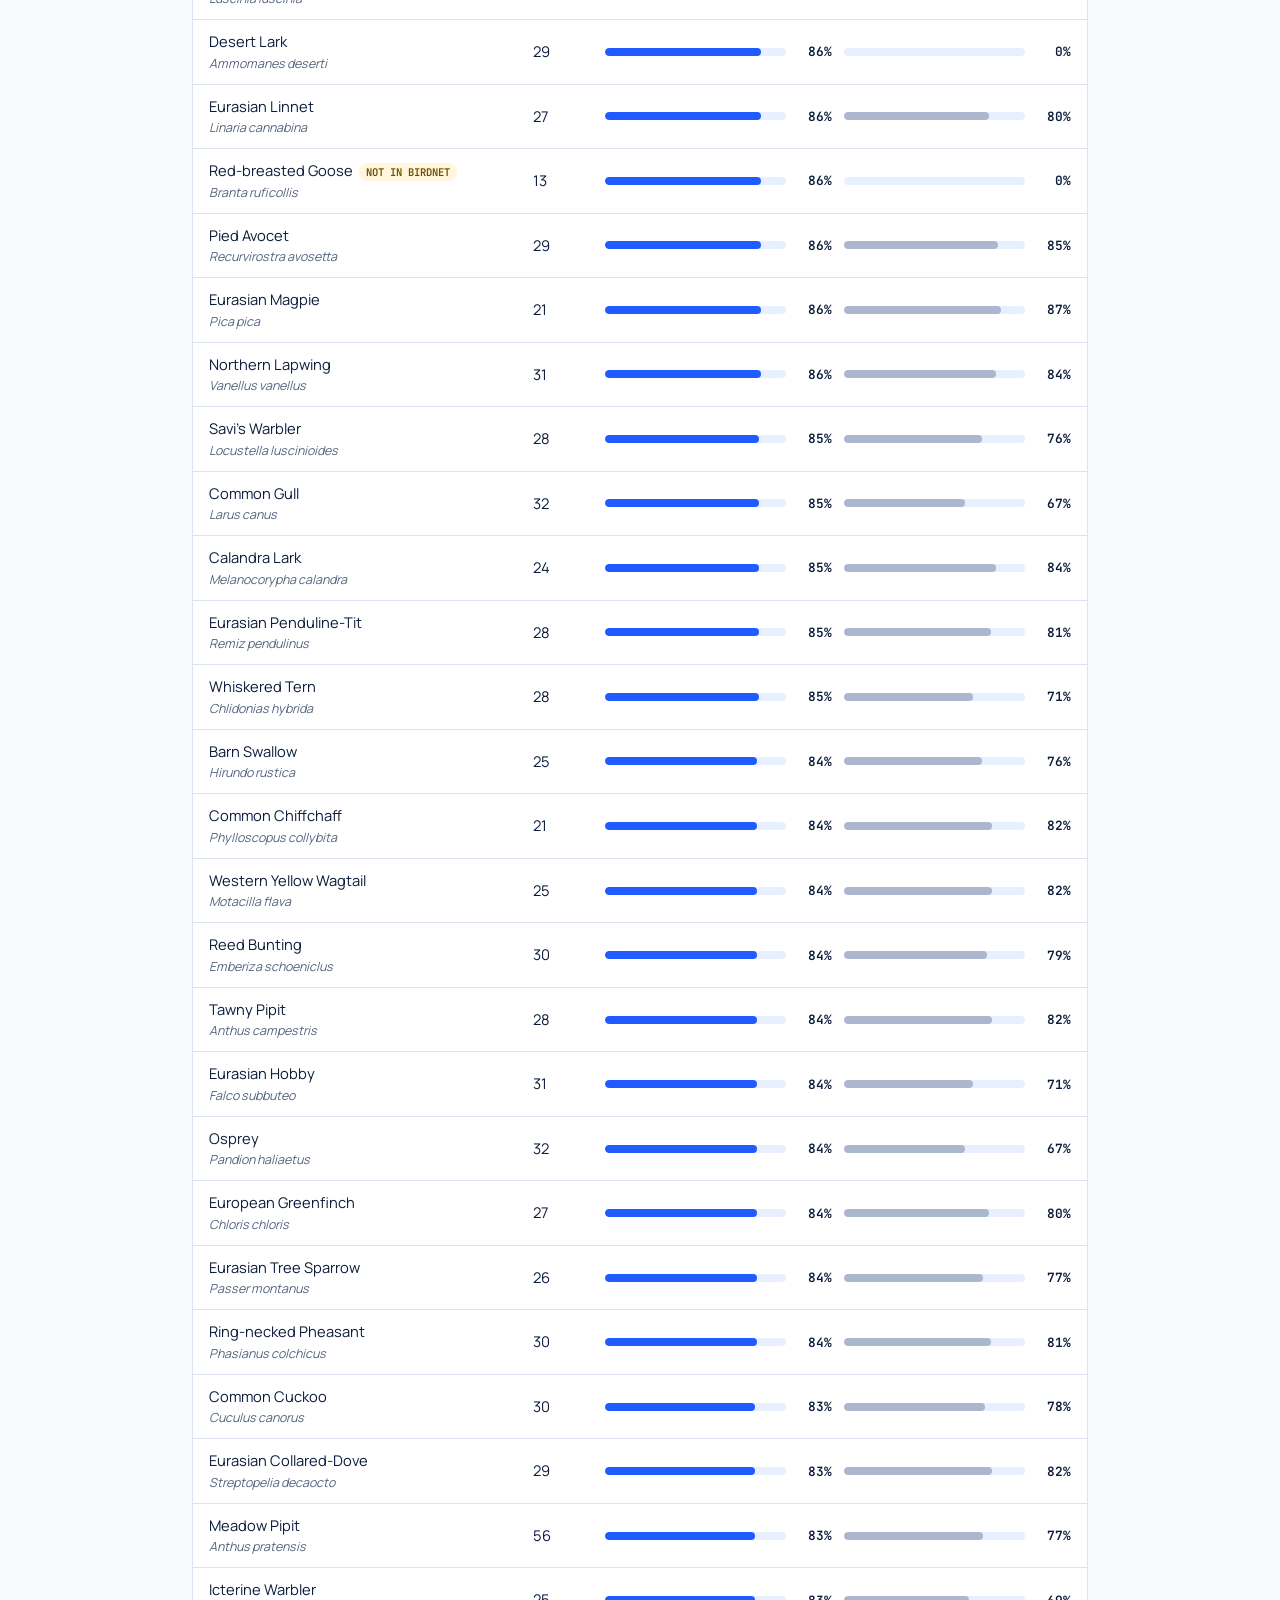
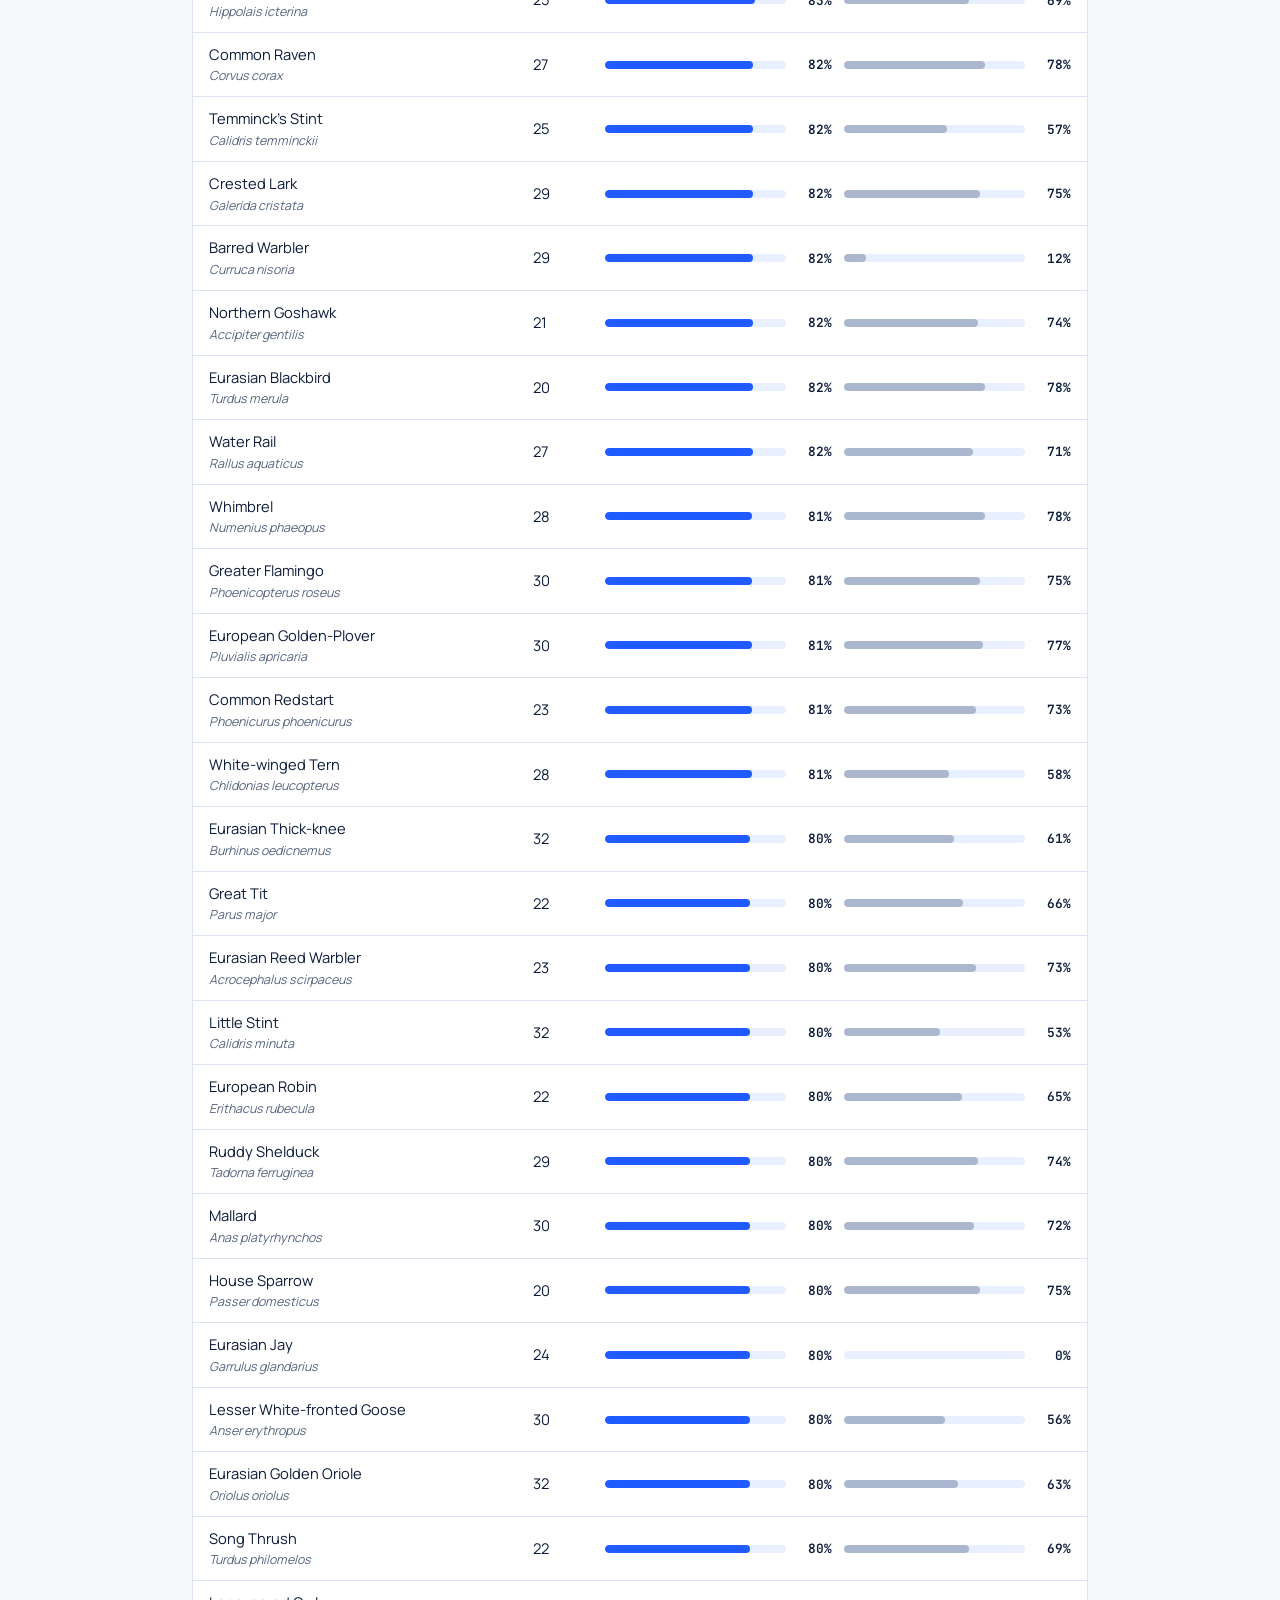
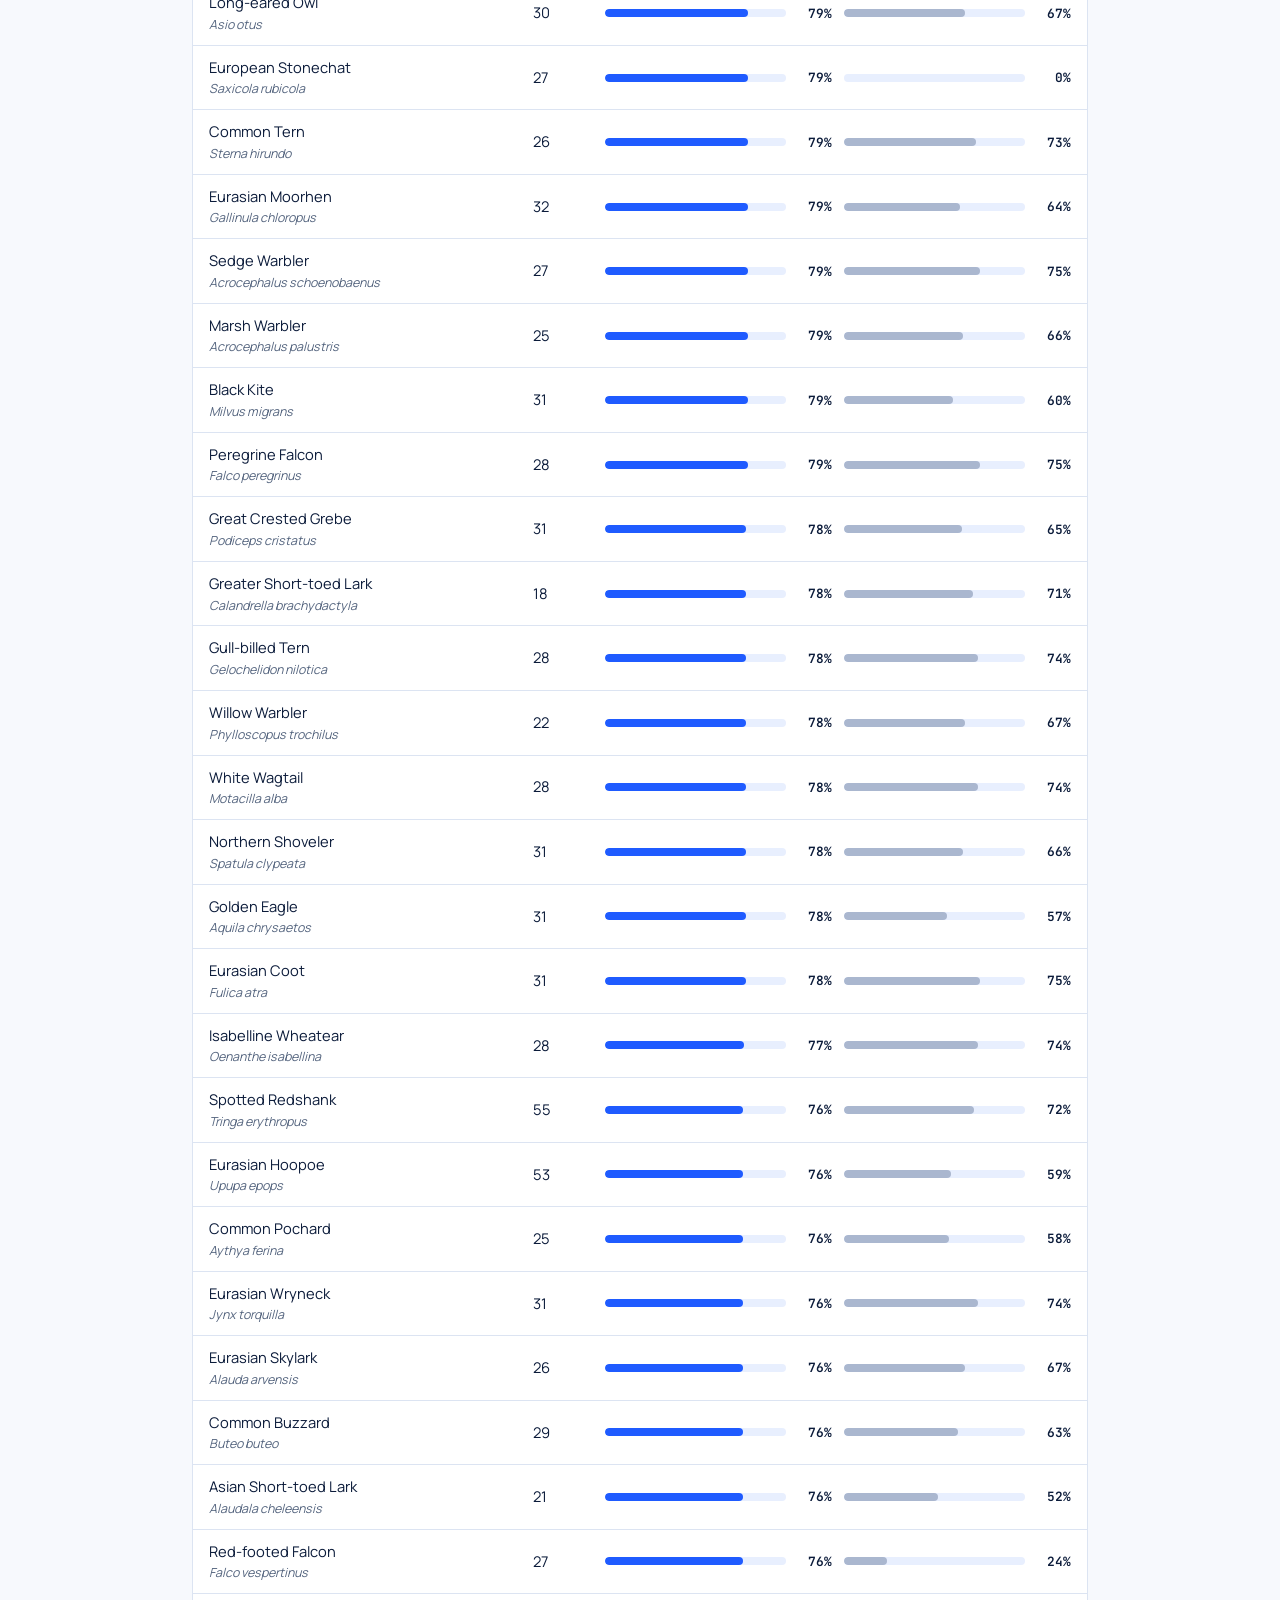
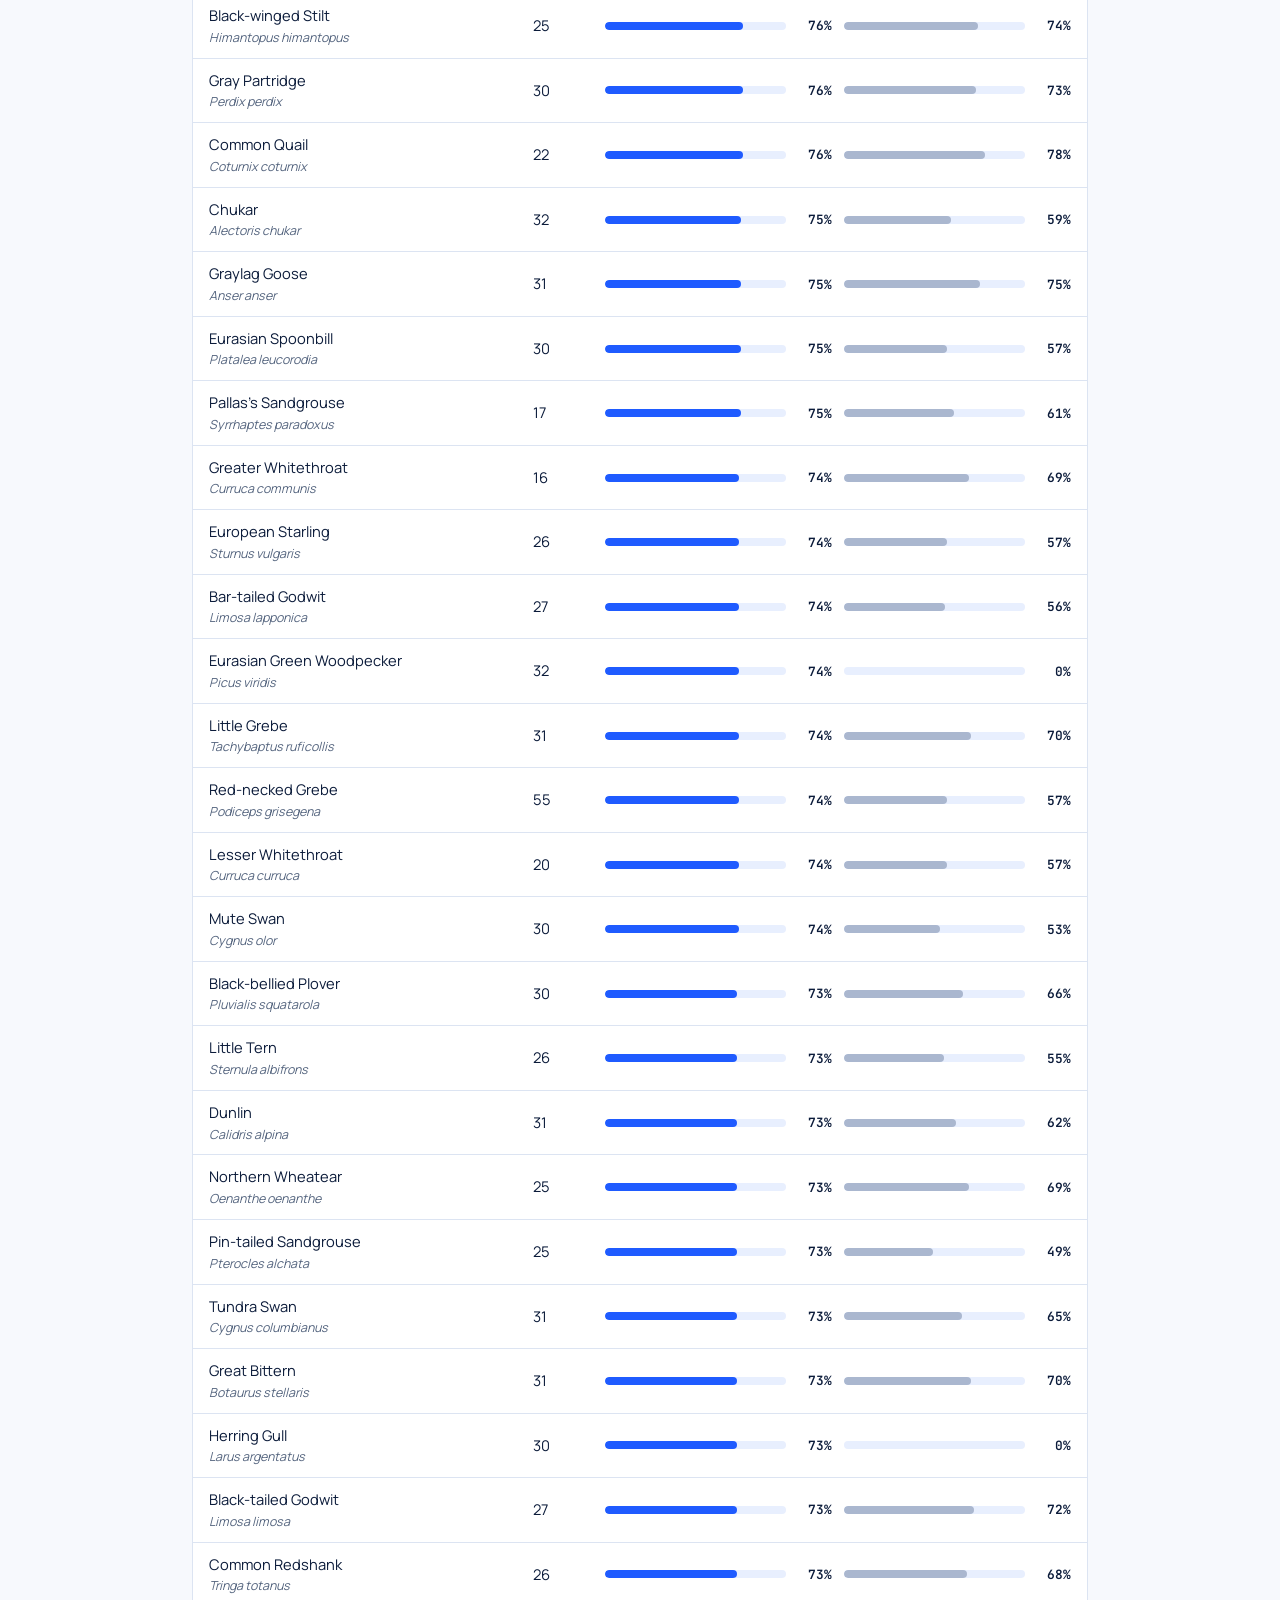
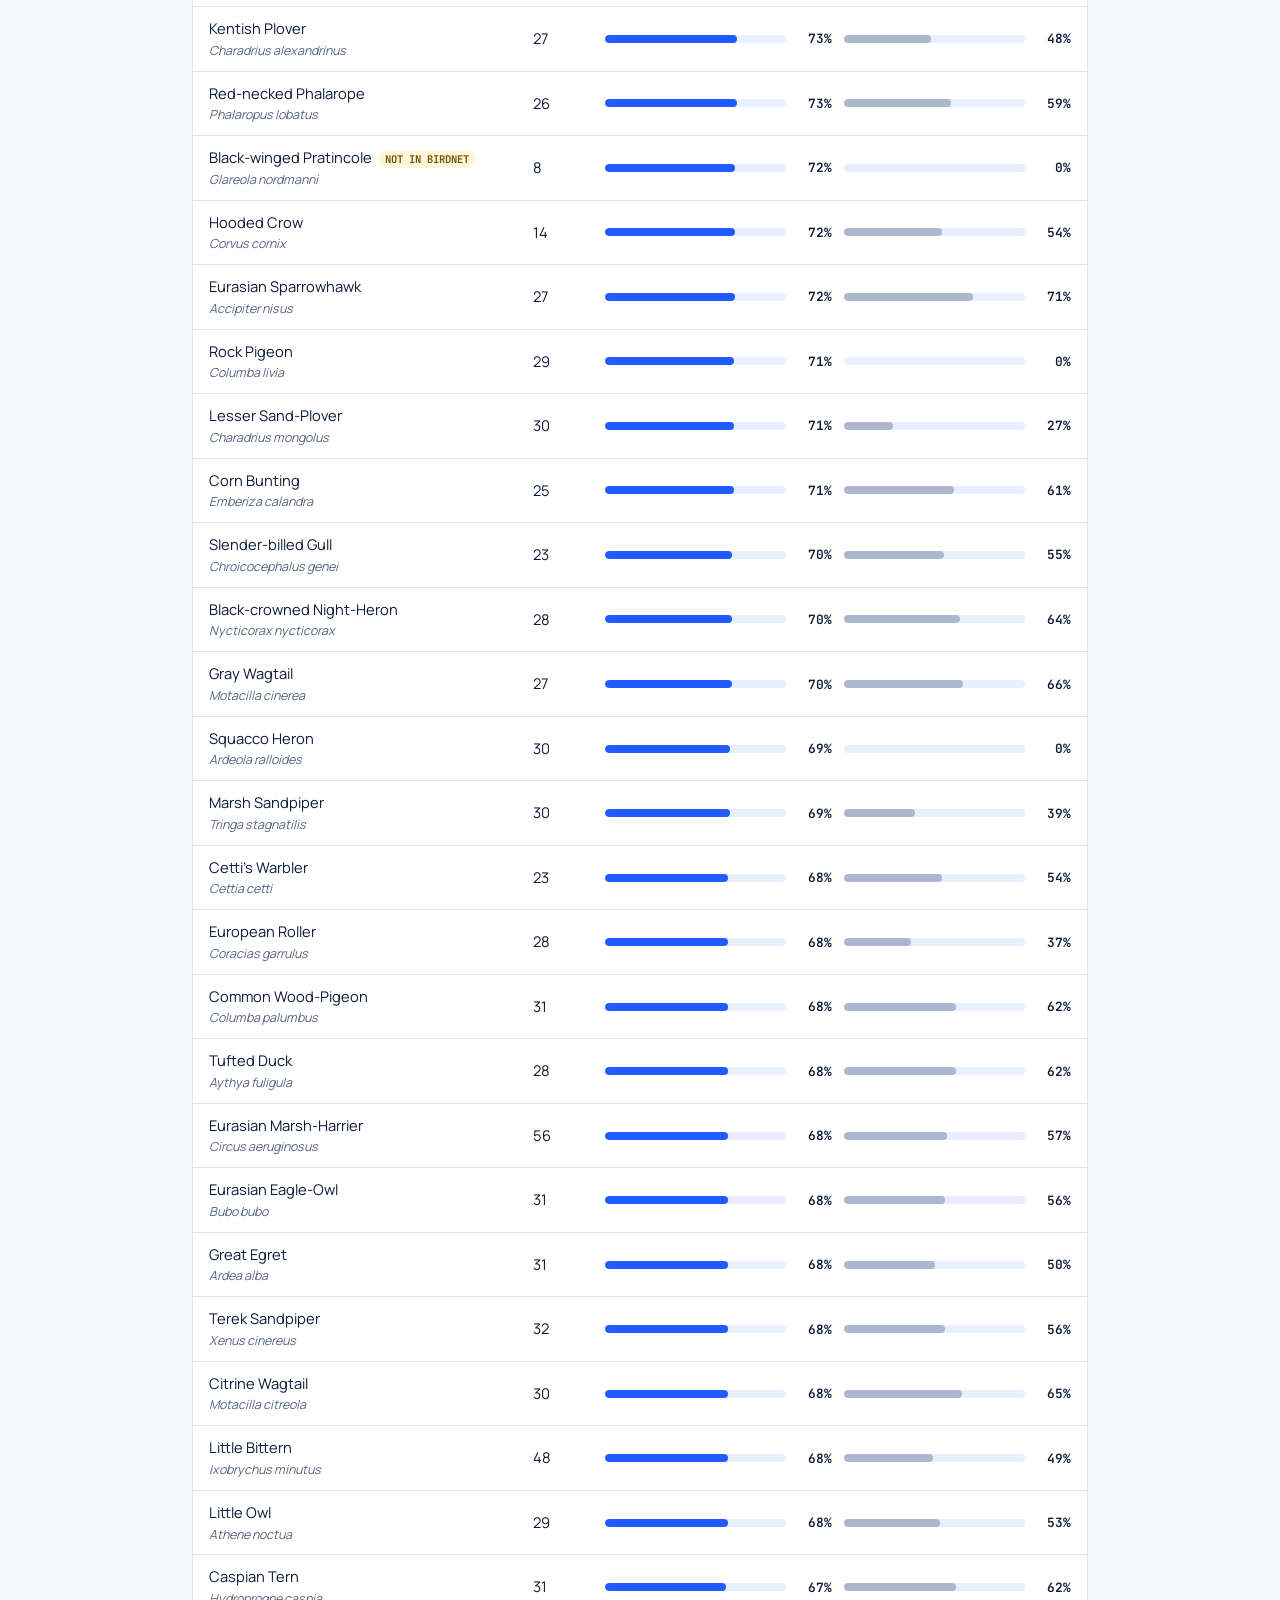
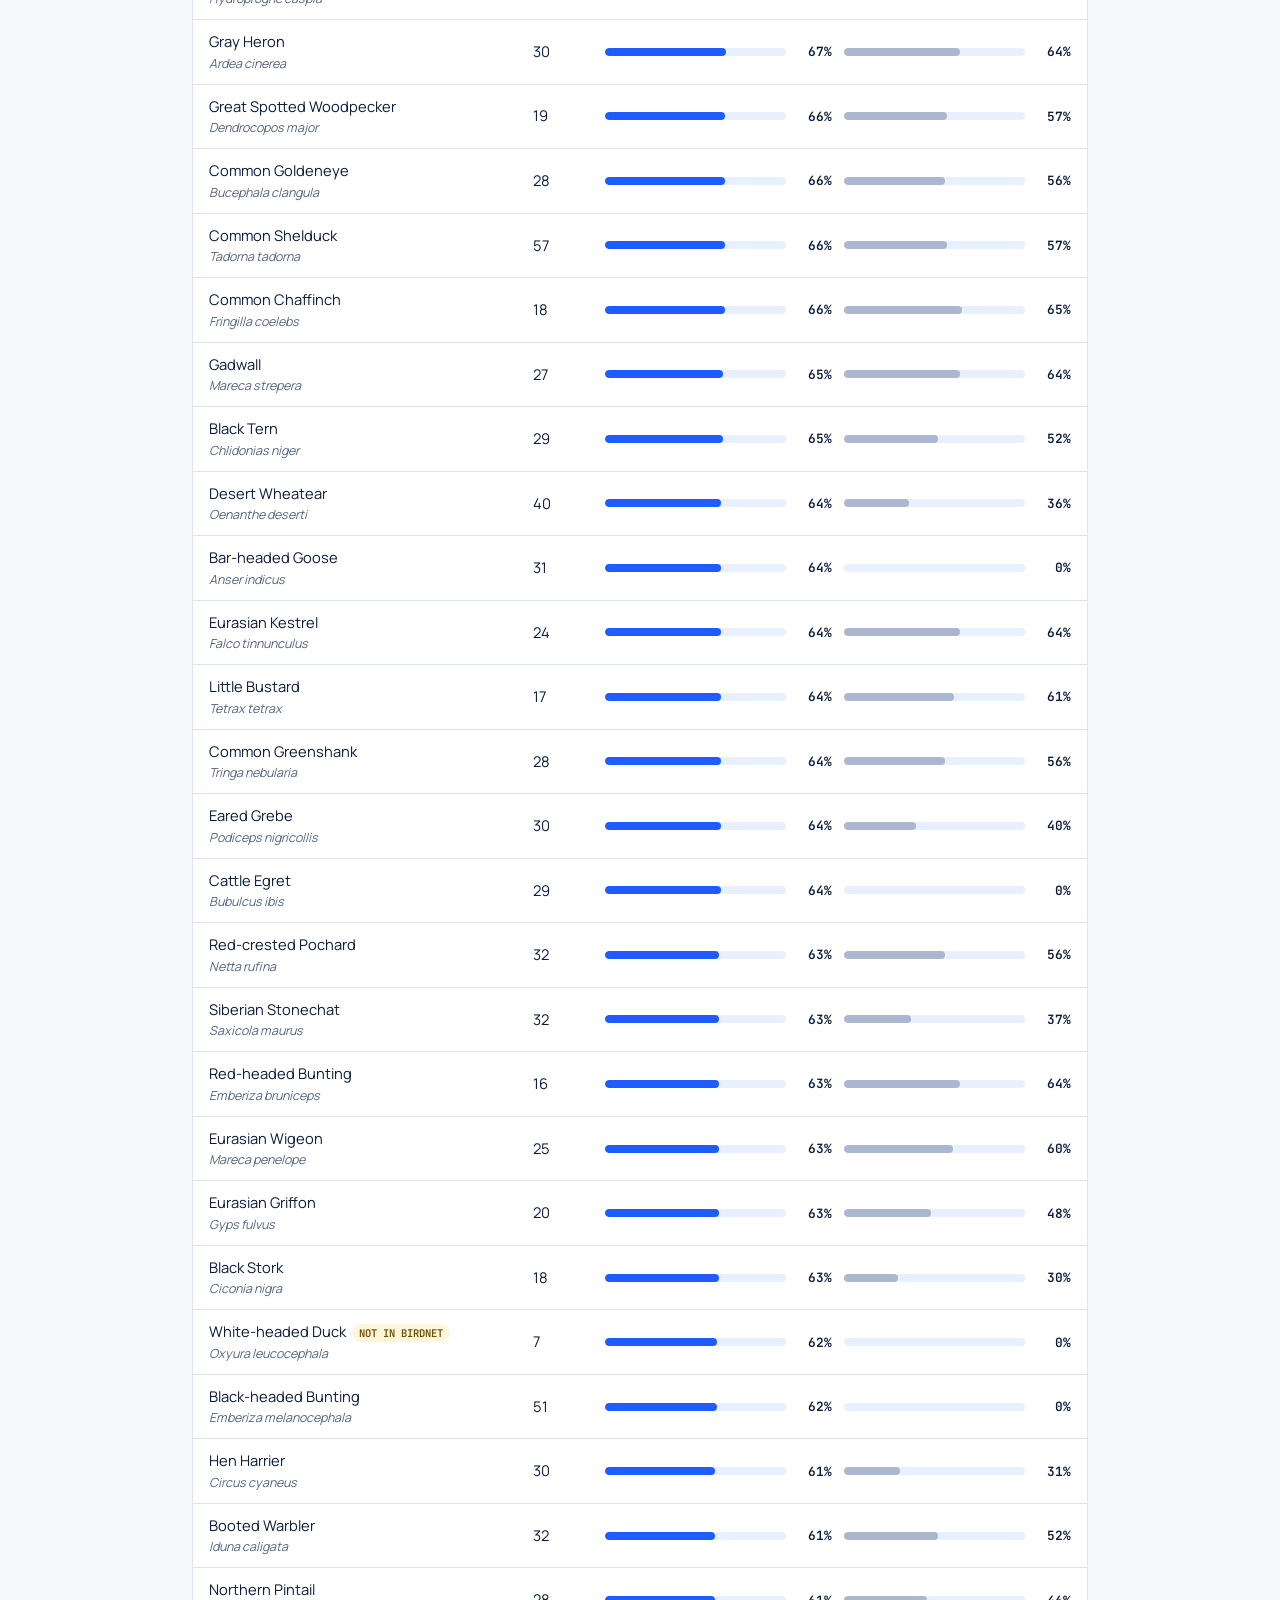
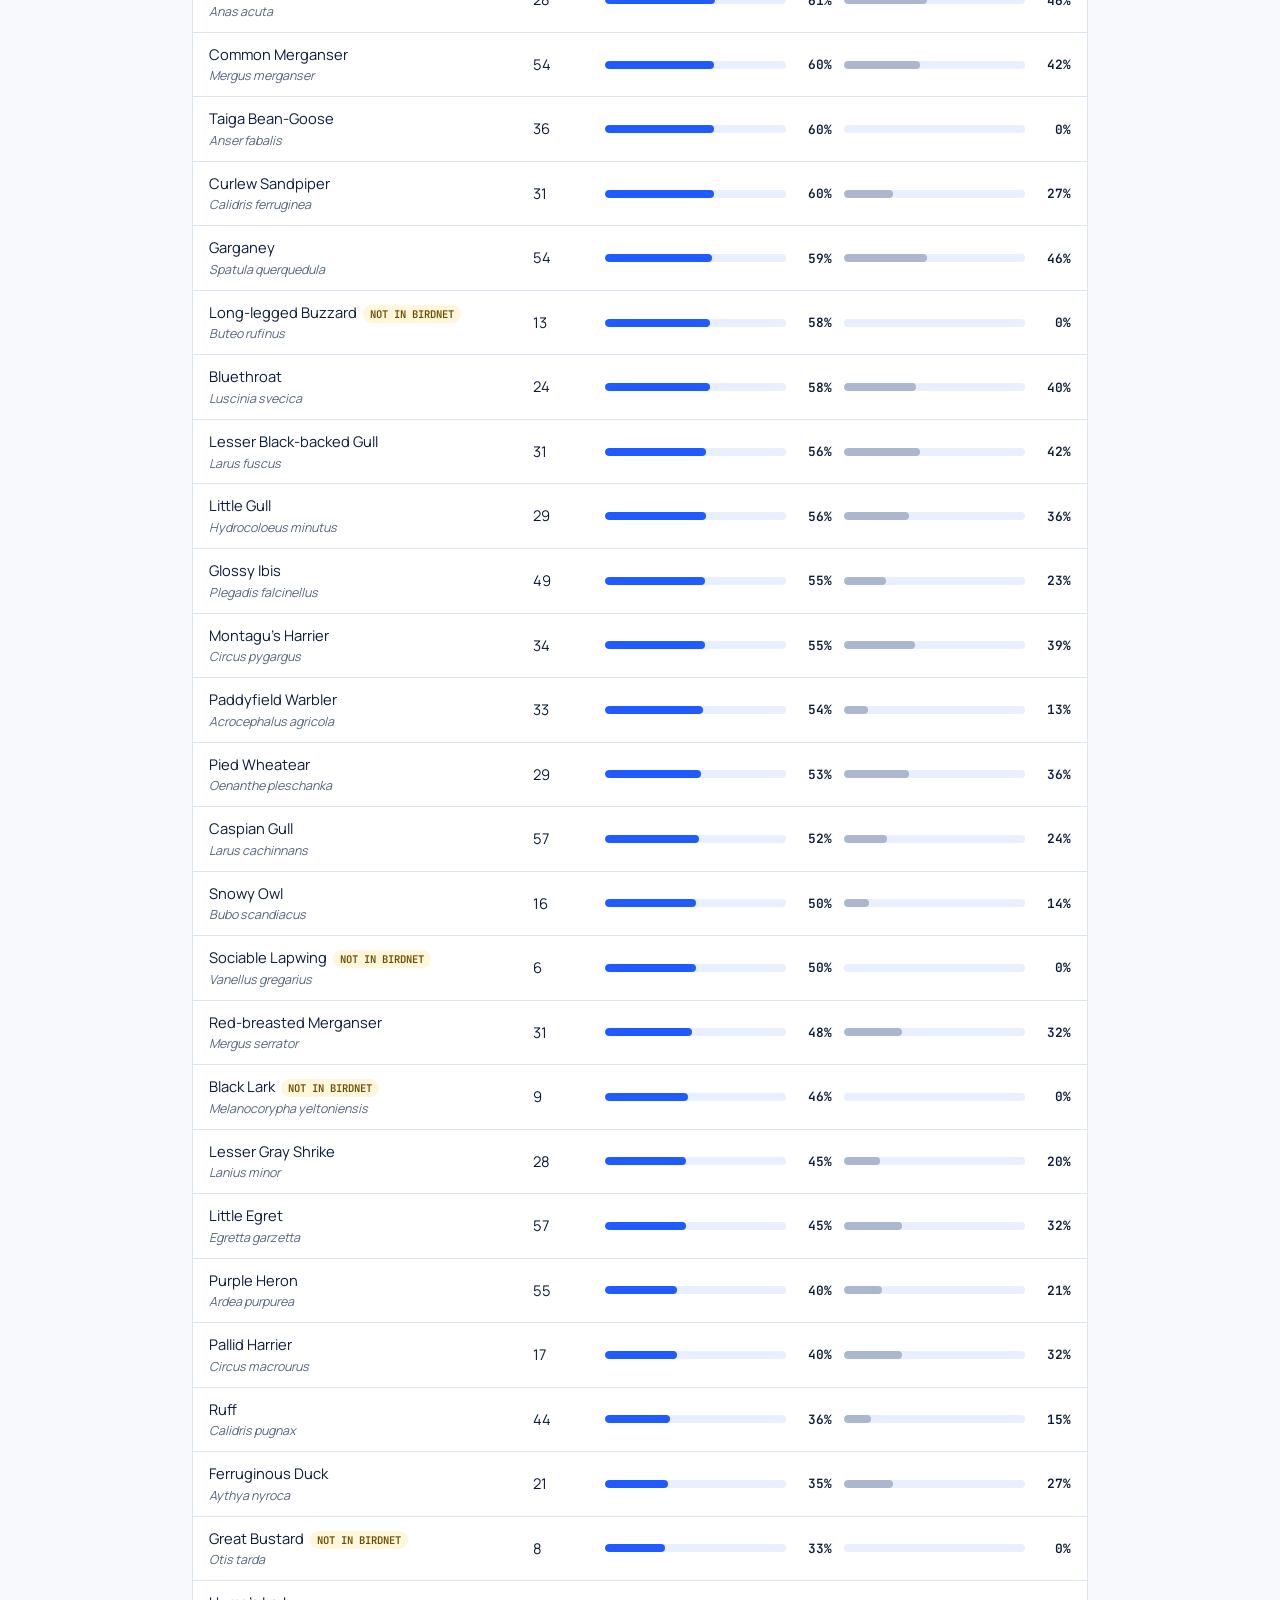
==== commit 1a652df5: "Metrics v4: 222 species, noise robustness section, Metrics link in the menu" ====
--- a/metrics.html
+++ b/metrics.html
@@ -31,6 +31,14 @@
     <div class="cal" id="cal"></div>
   </section>
 
+  <section id="sec-nz" hidden>
+    <h2 id="h-nz"></h2>
+    <p class="note" id="n-nz"></p>
+    <div class="hero" id="nz-hero"></div>
+    <div class="tbl" id="nz-type"></div>
+    <div class="tbl" id="nz-snr"></div>
+  </section>
+
   <section>
     <h2 id="h-sp"></h2>
     <p class="note" id="n-sp"></p>
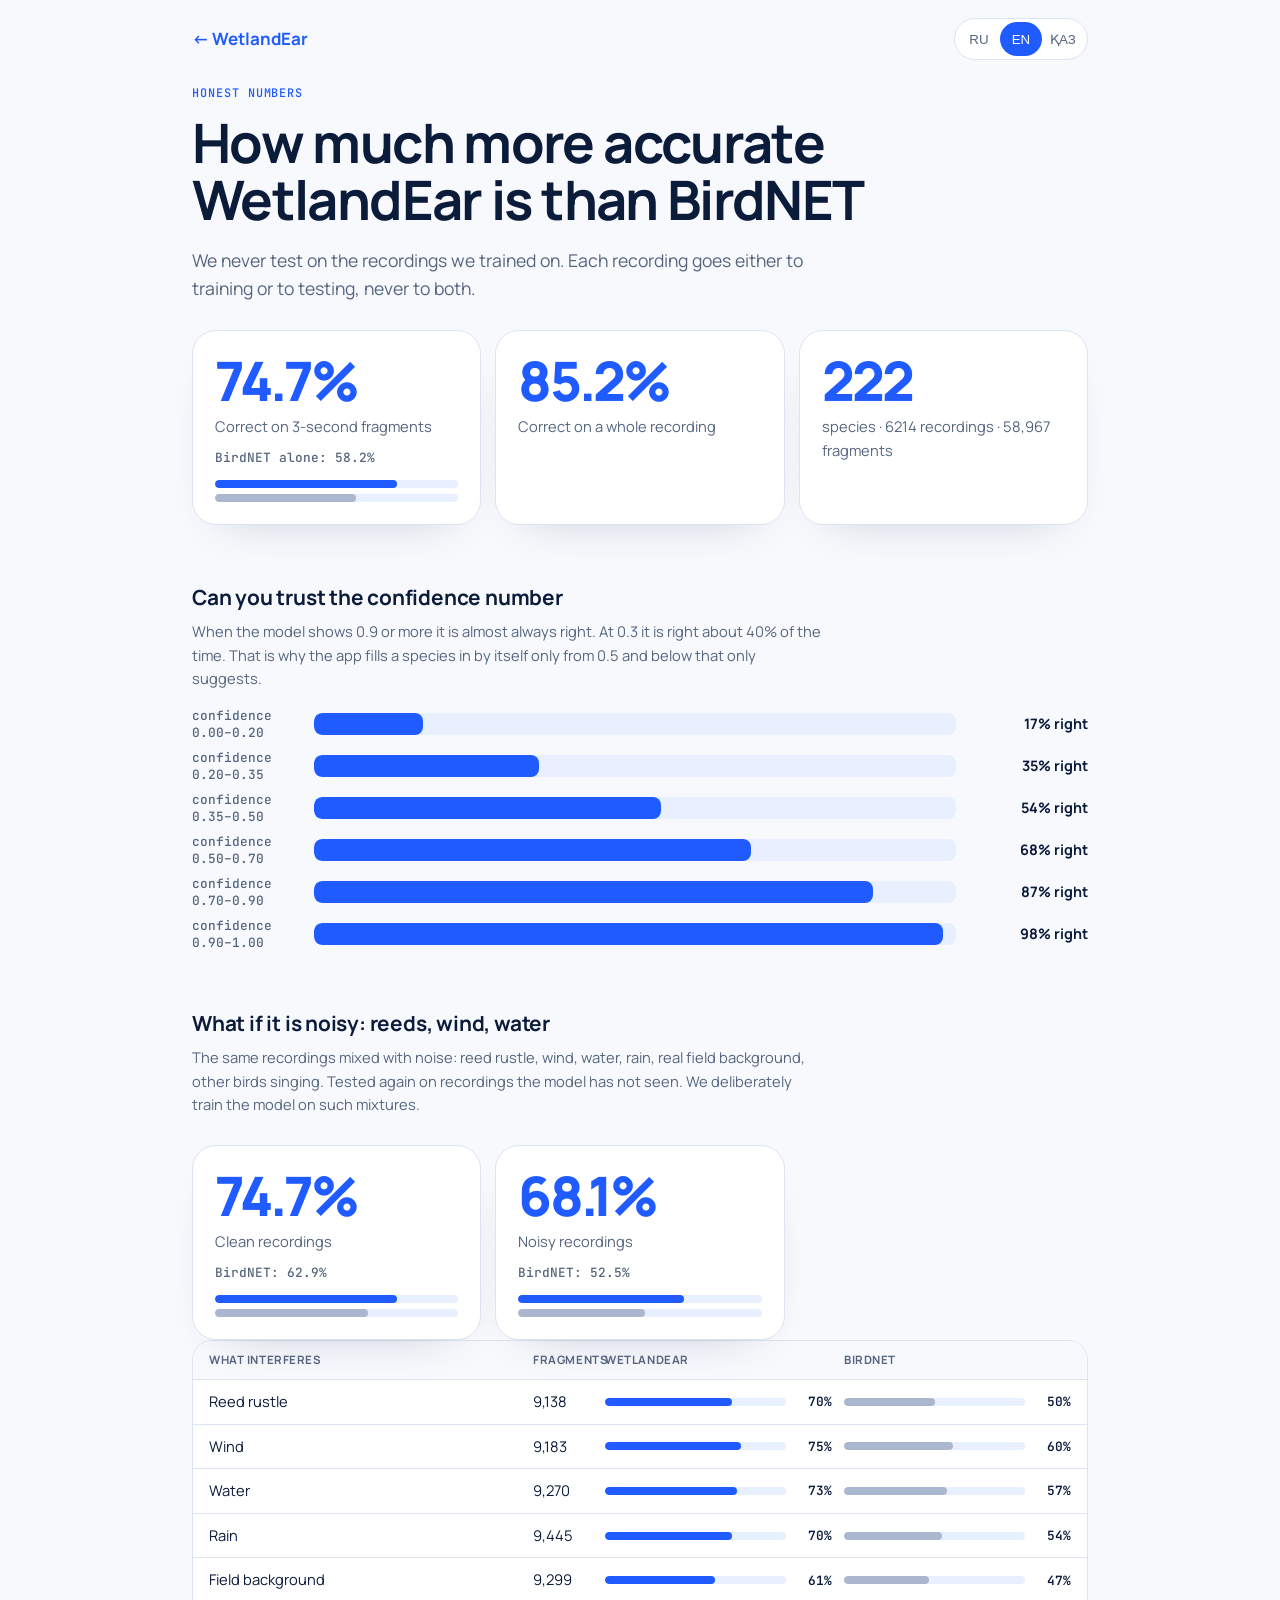
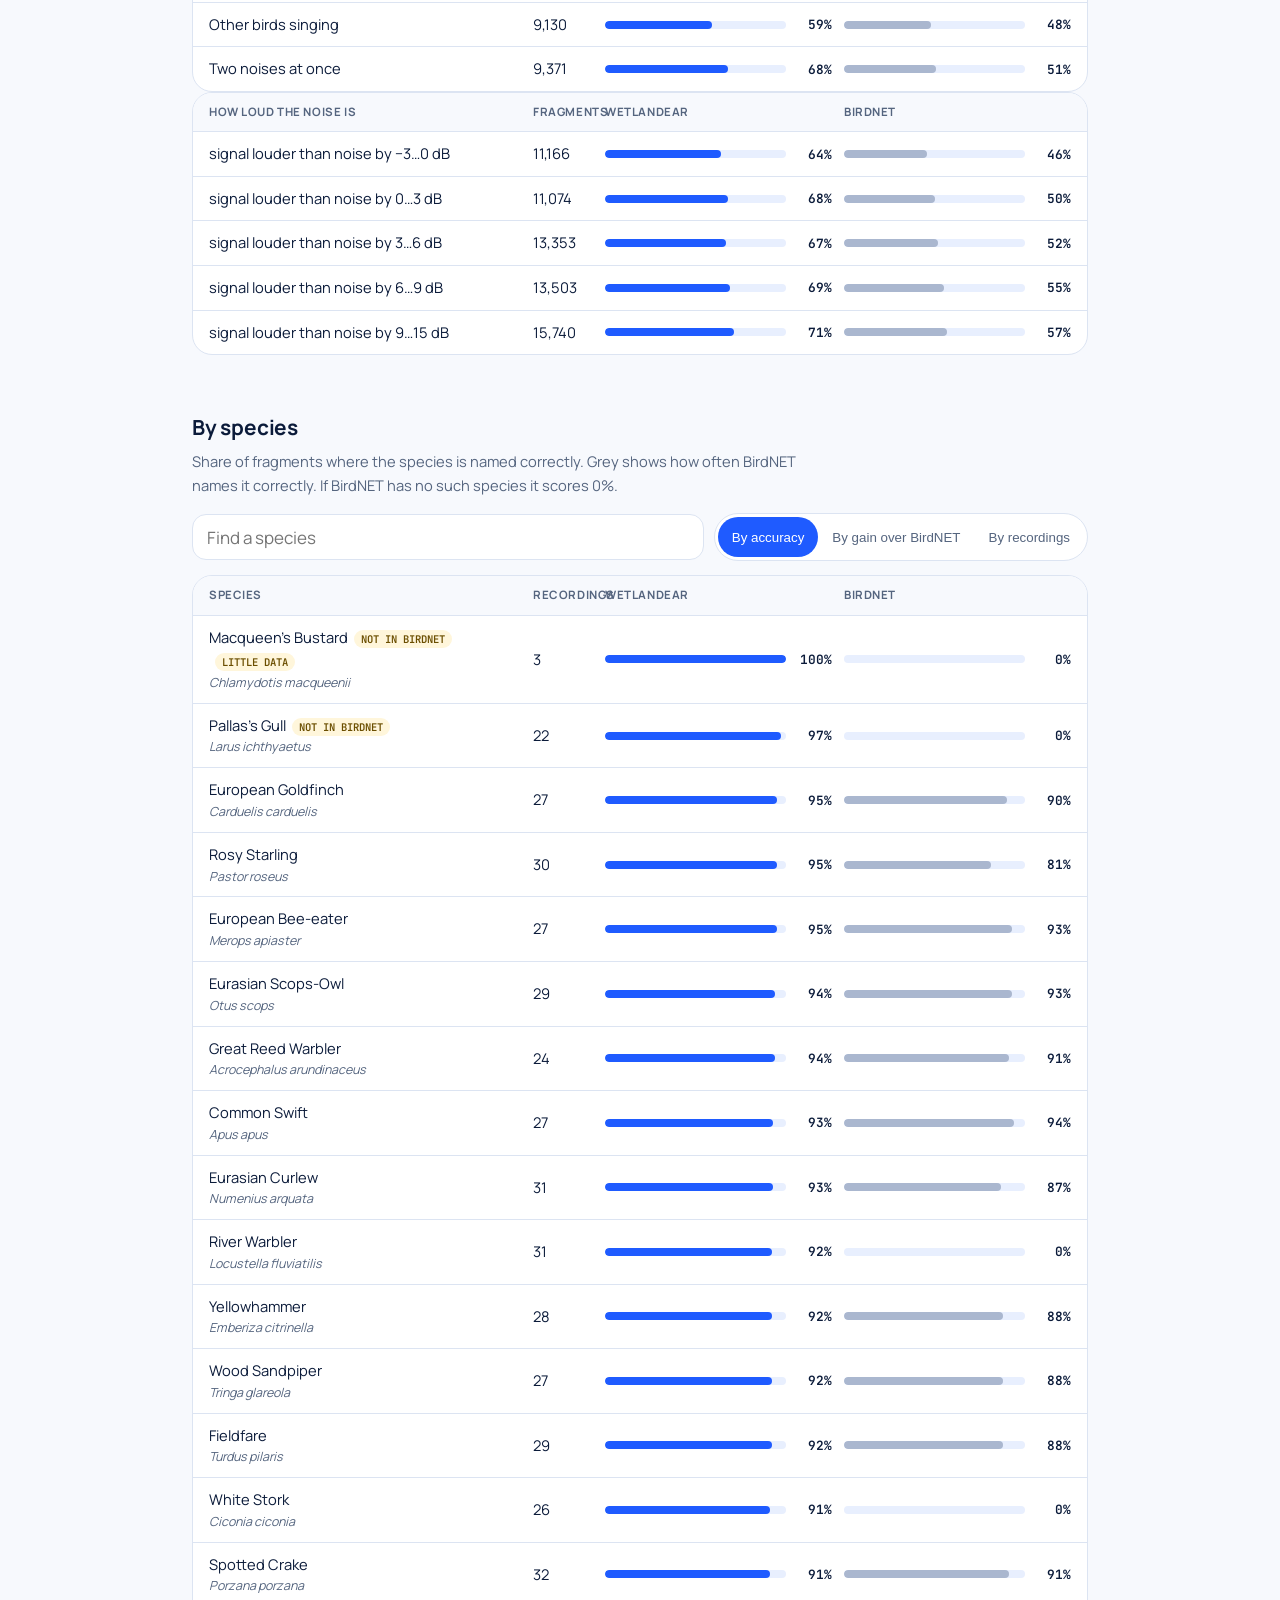
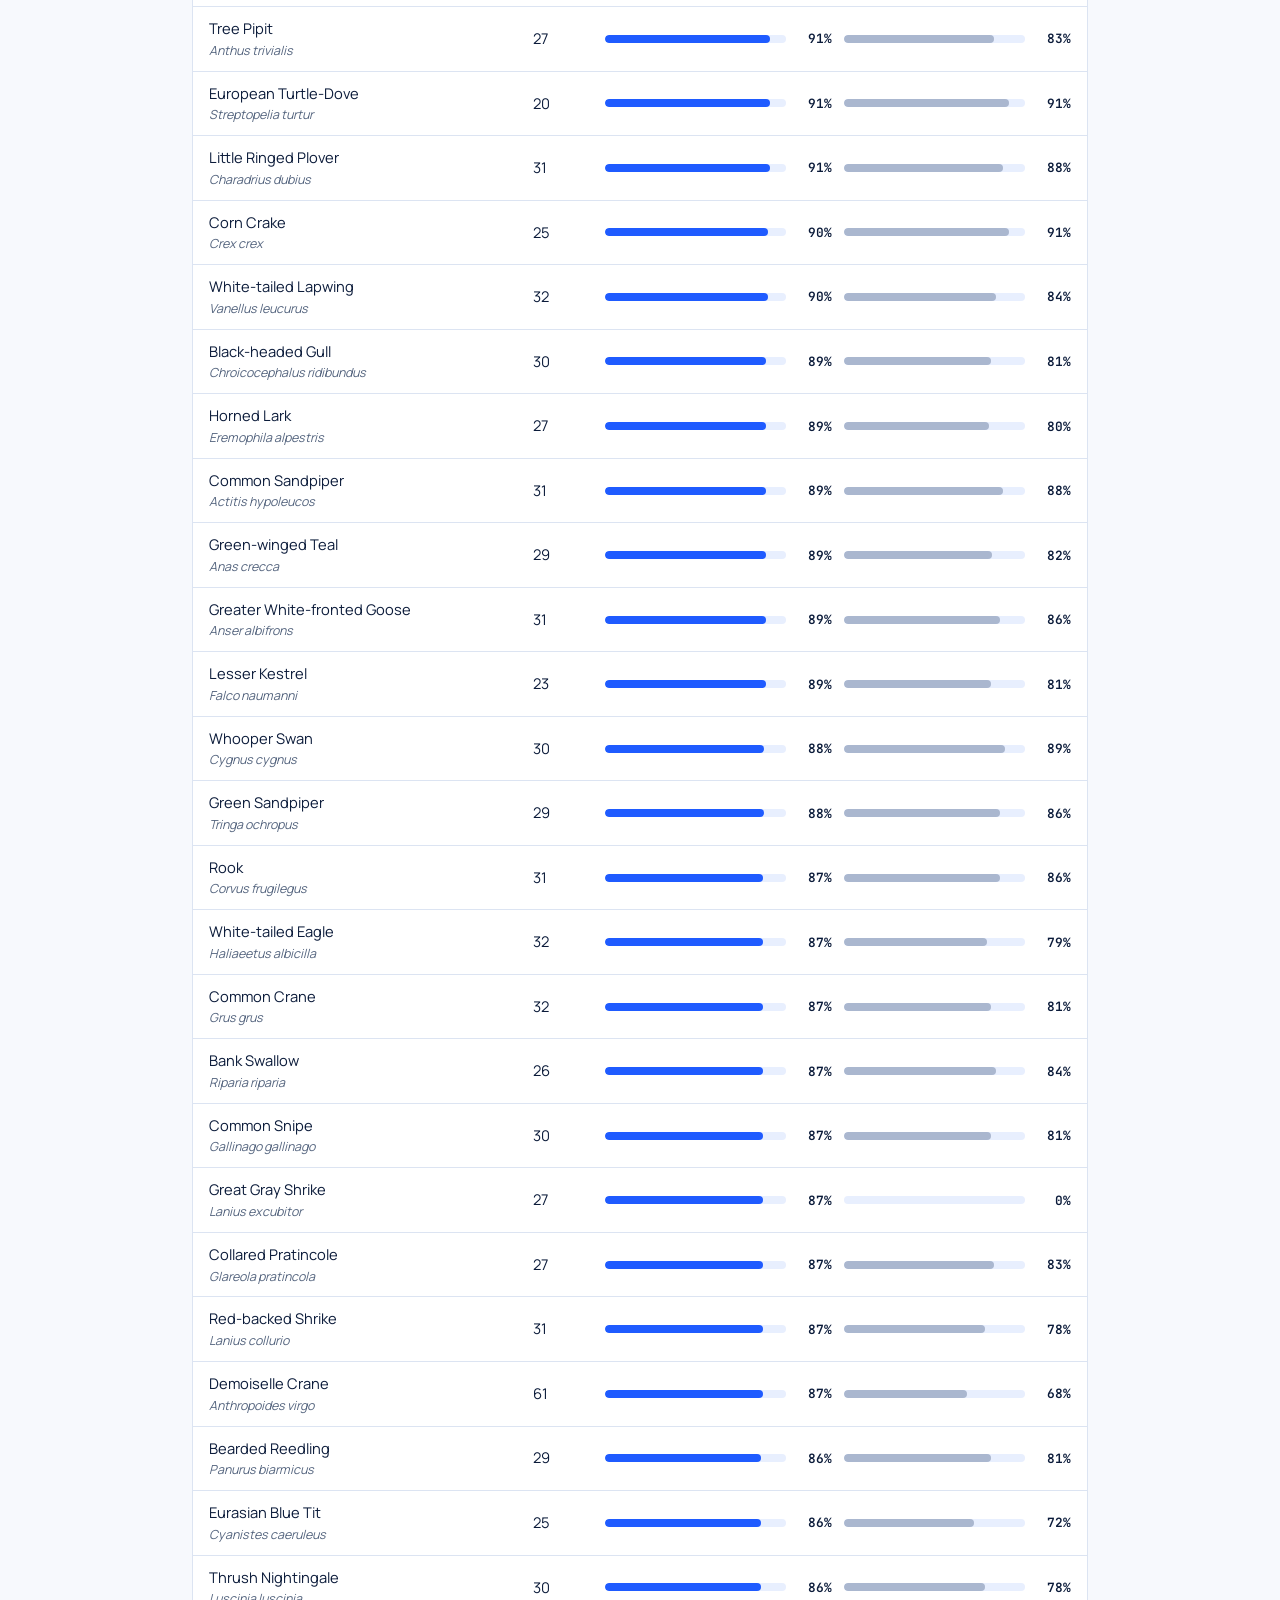
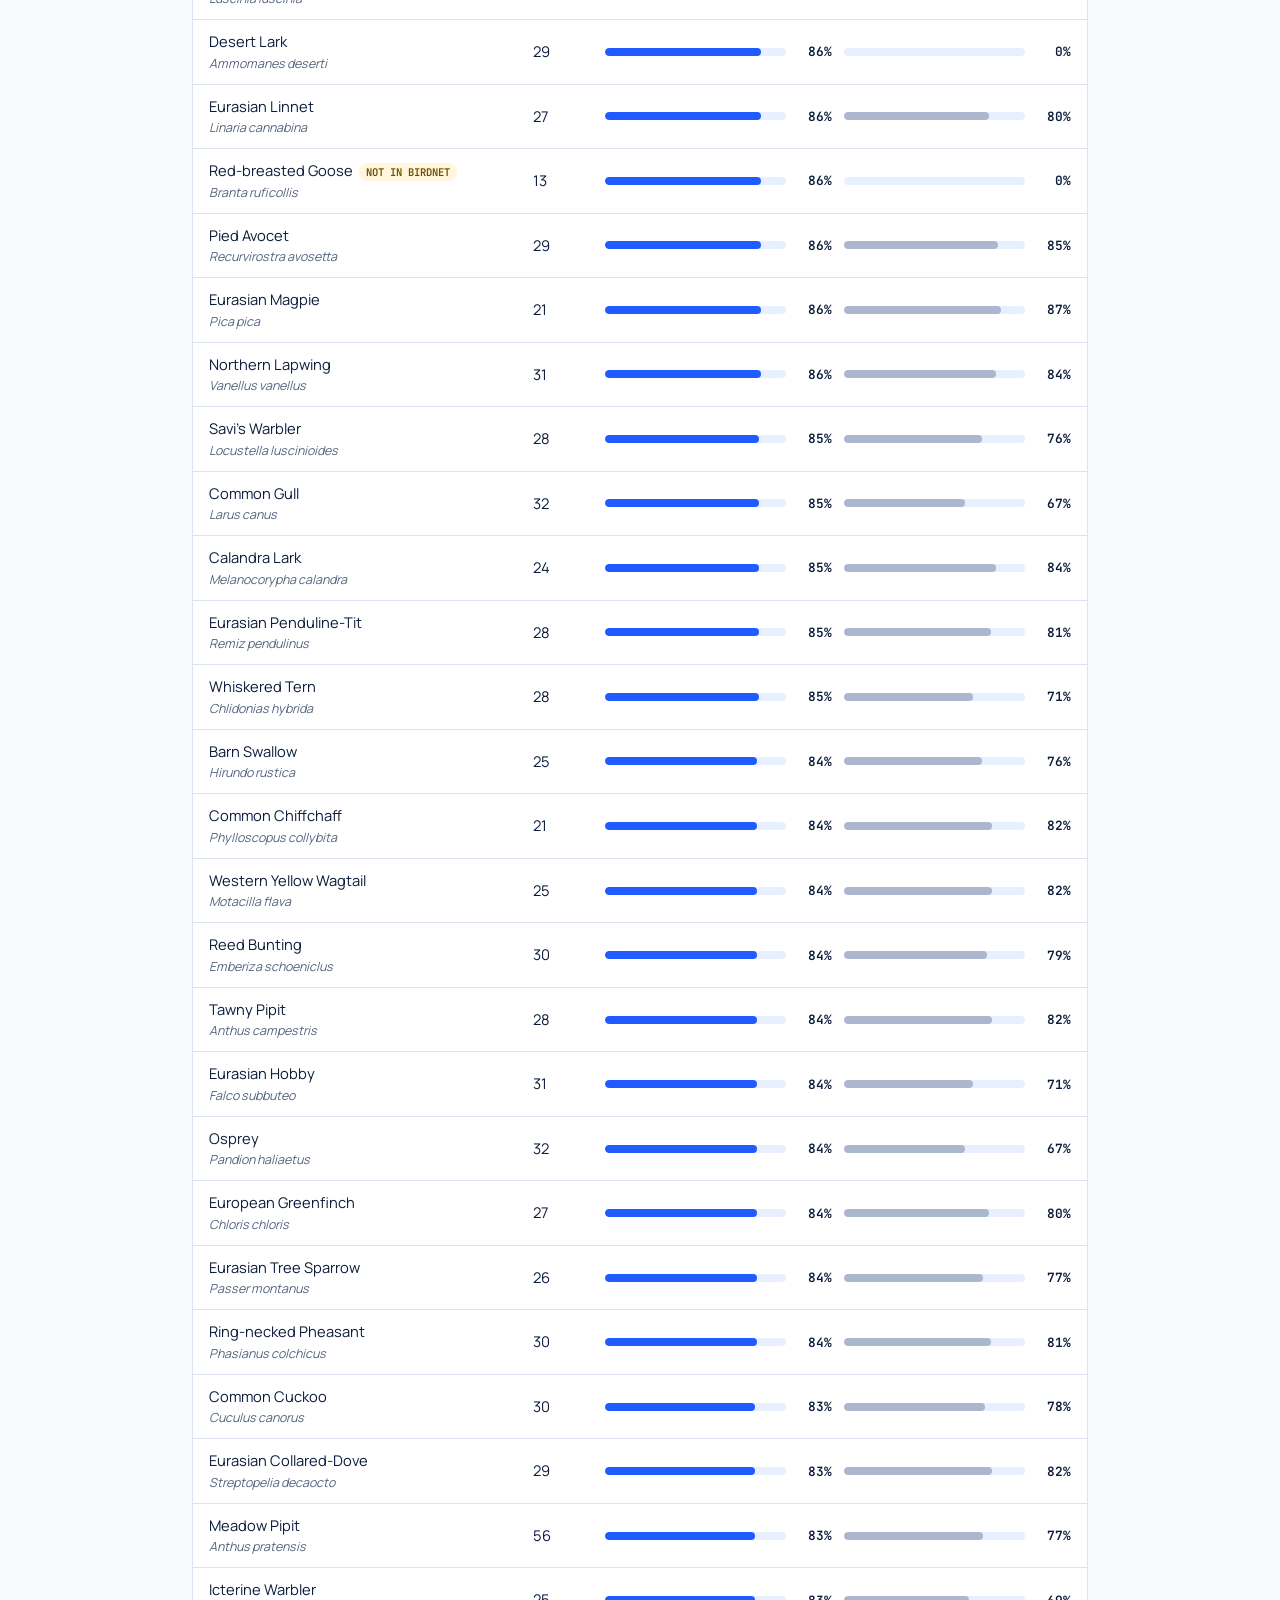
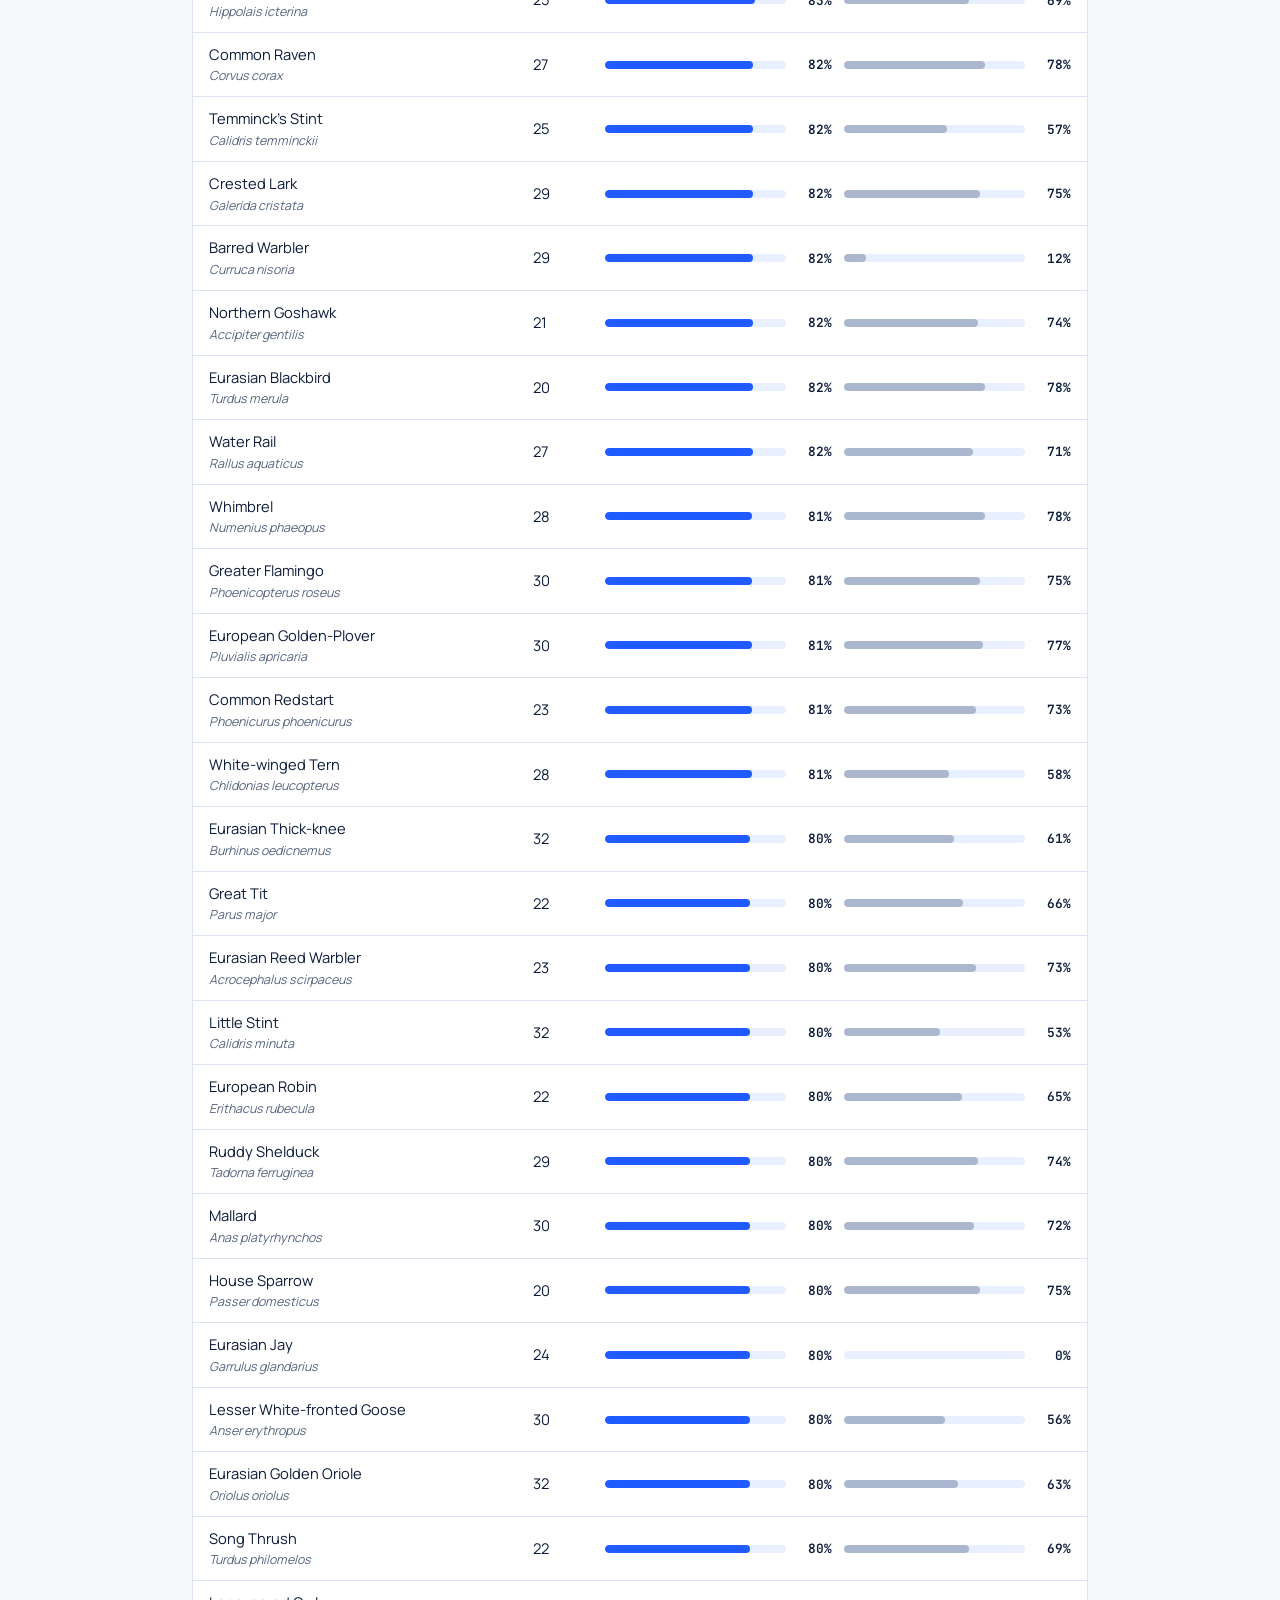
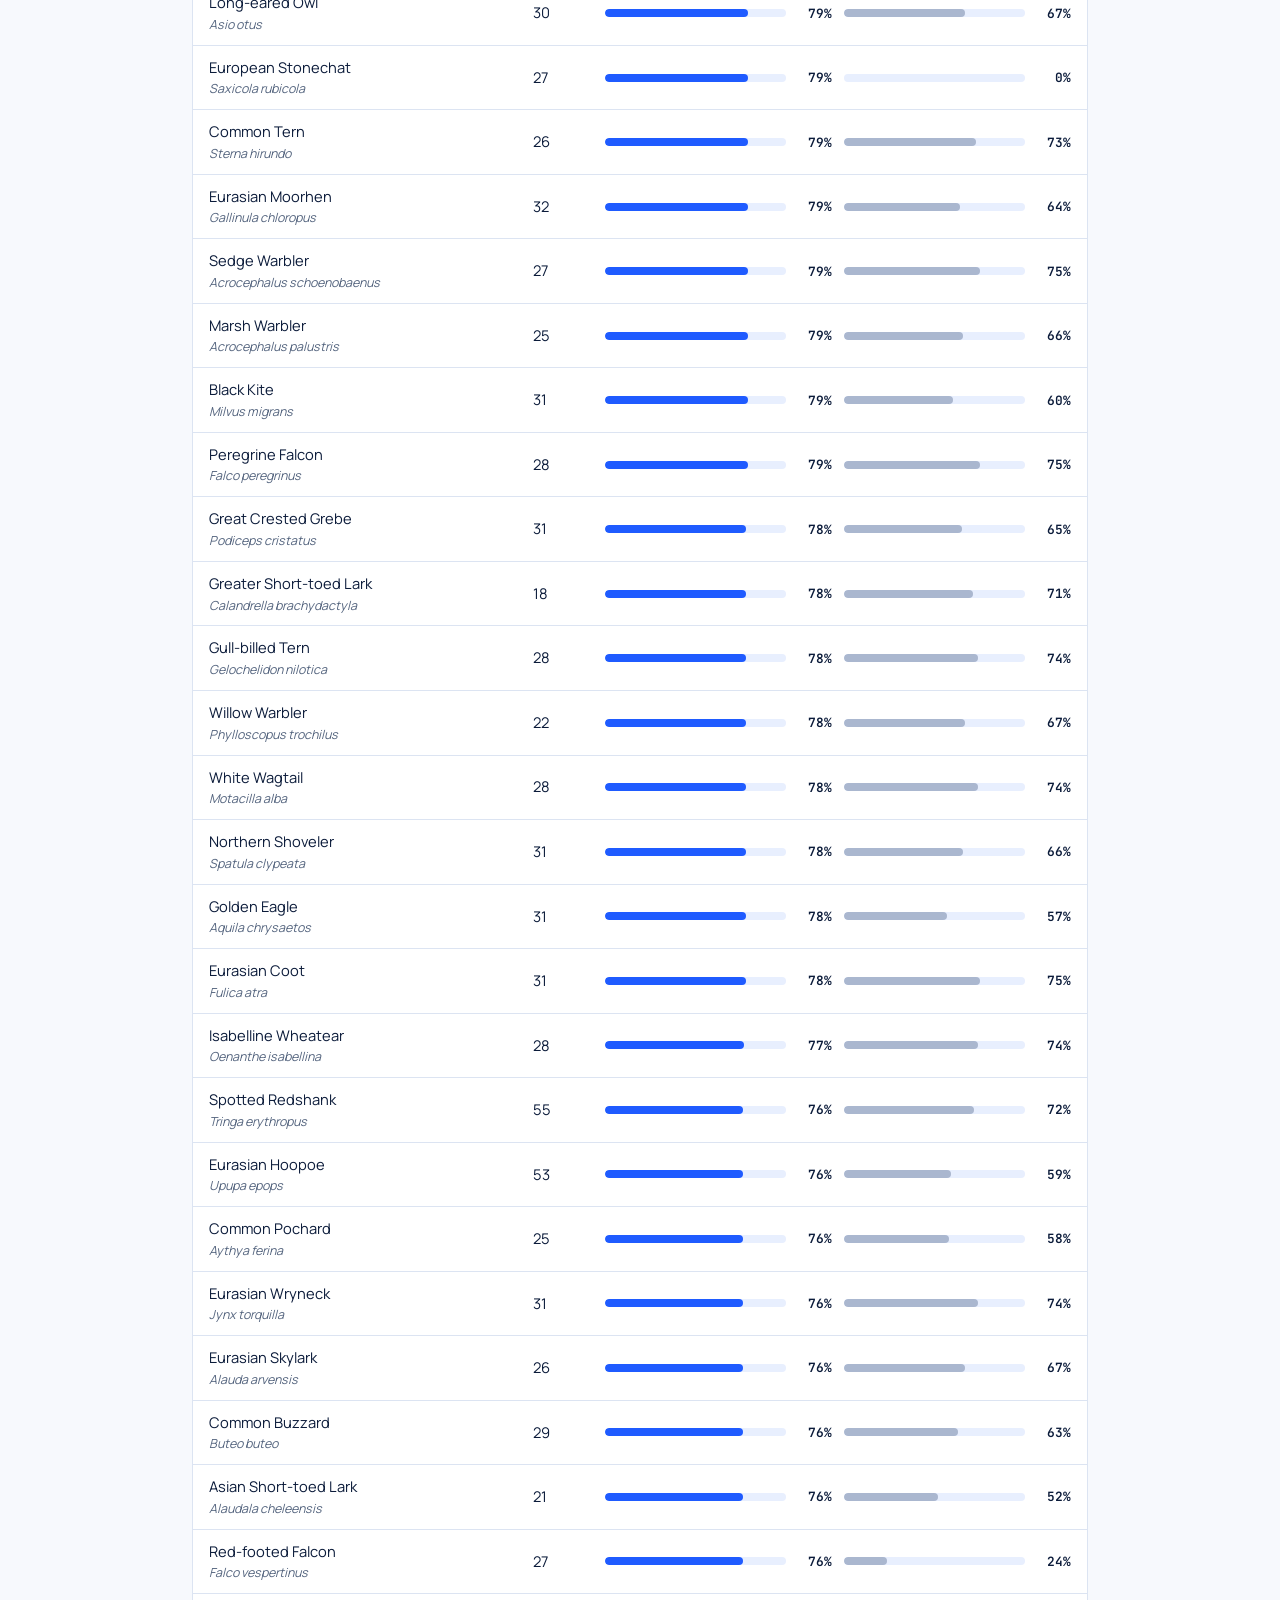
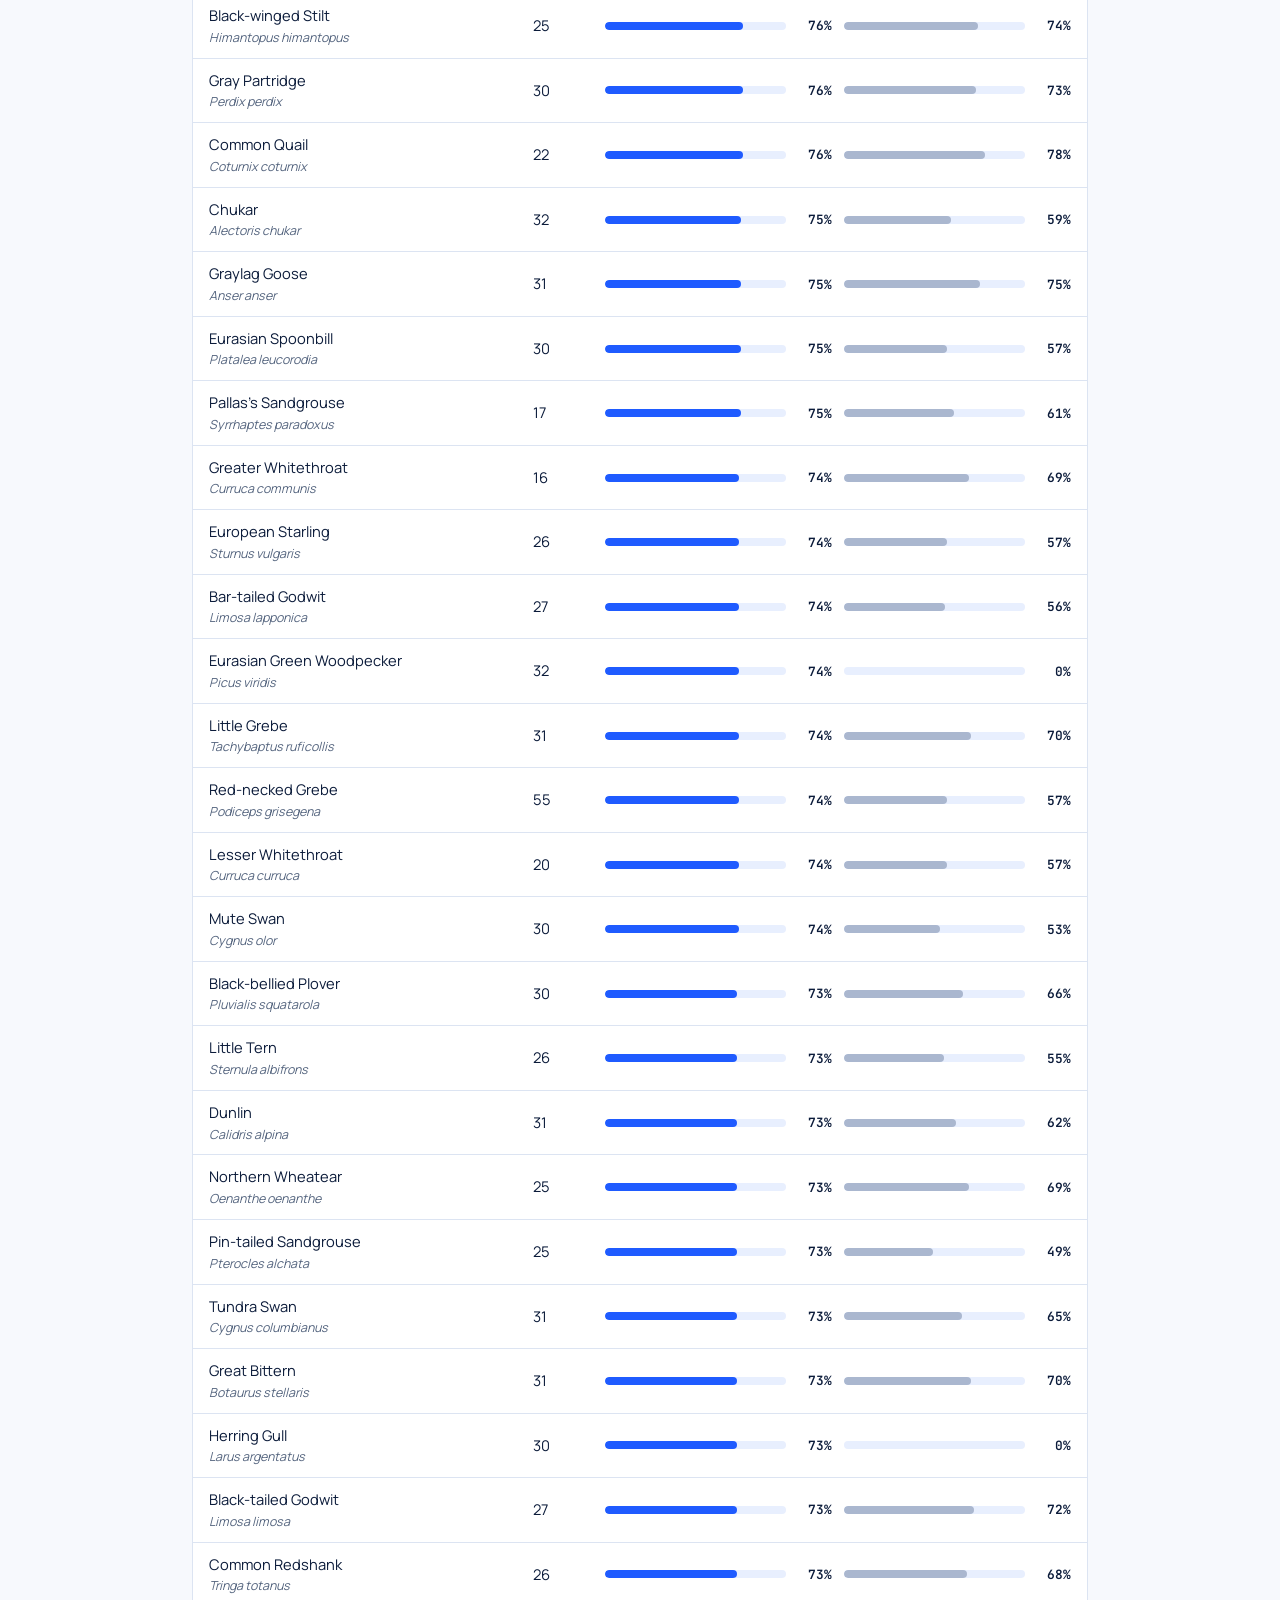
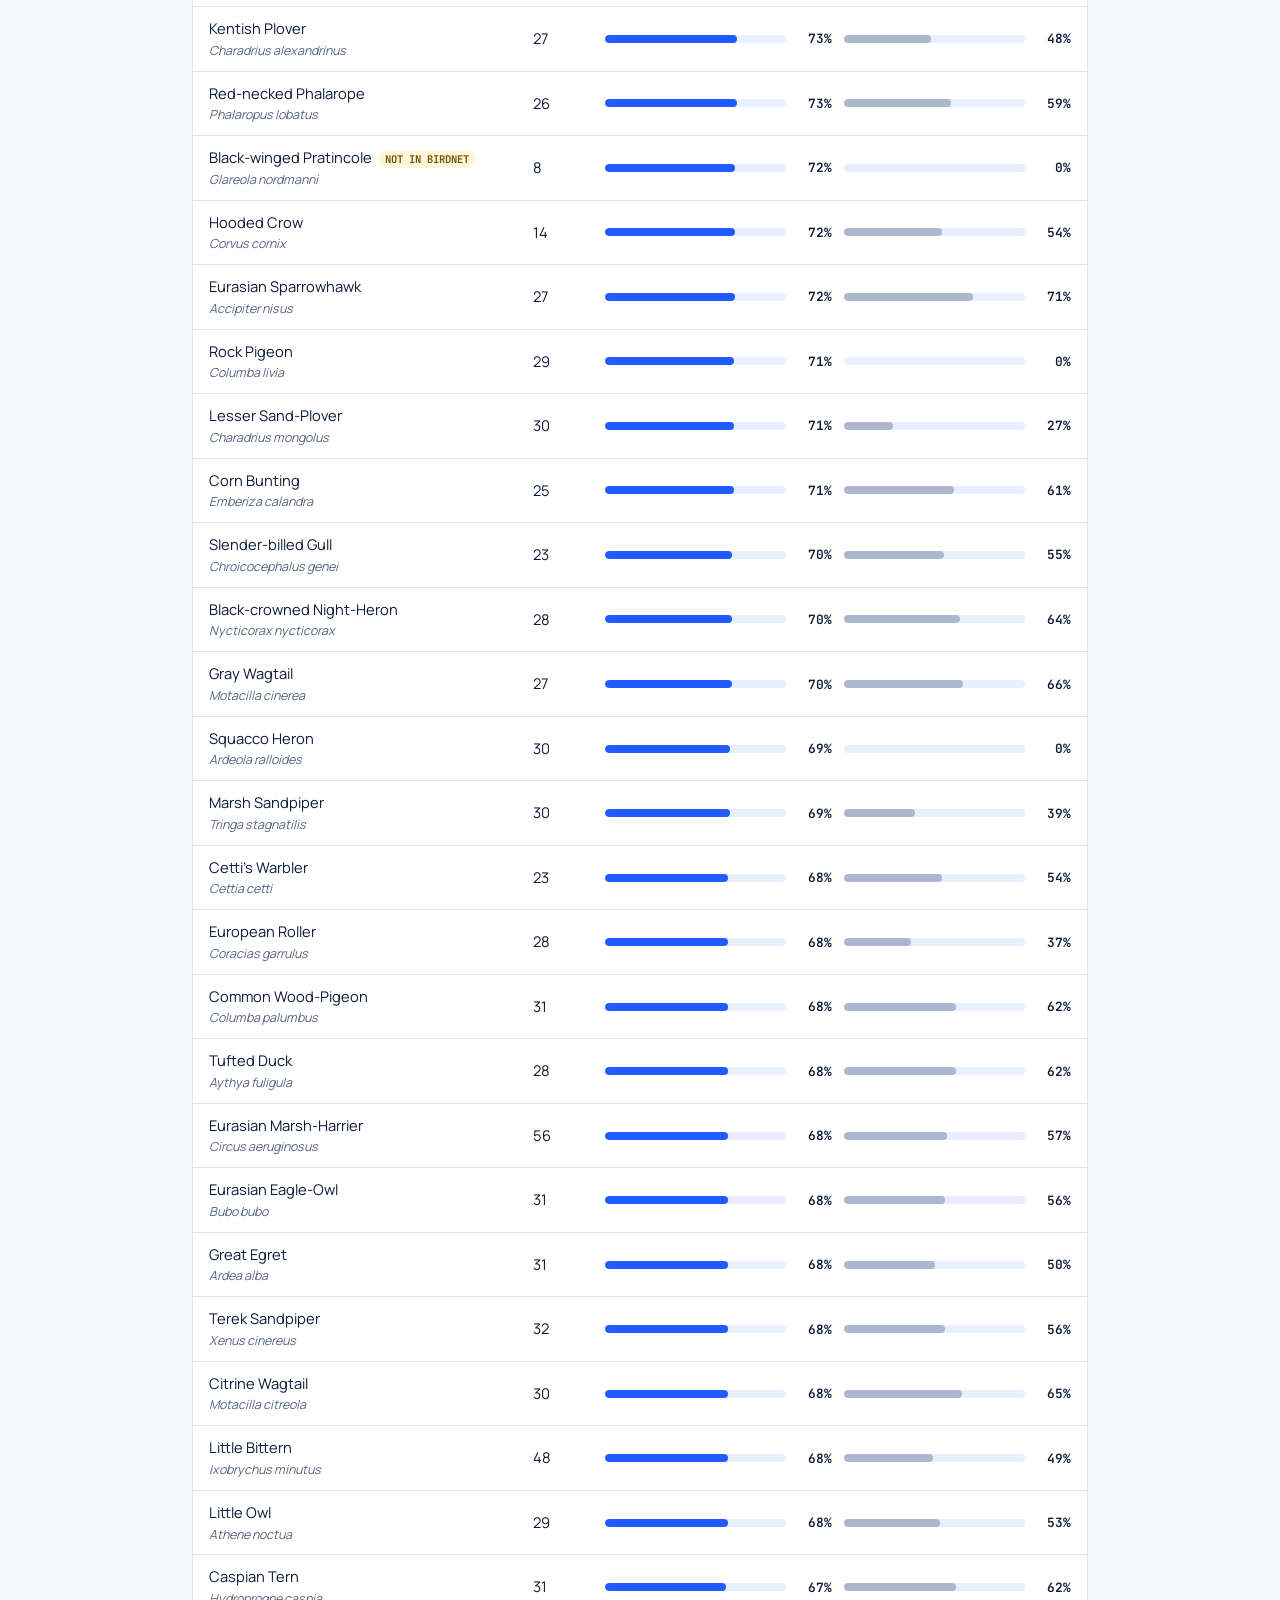
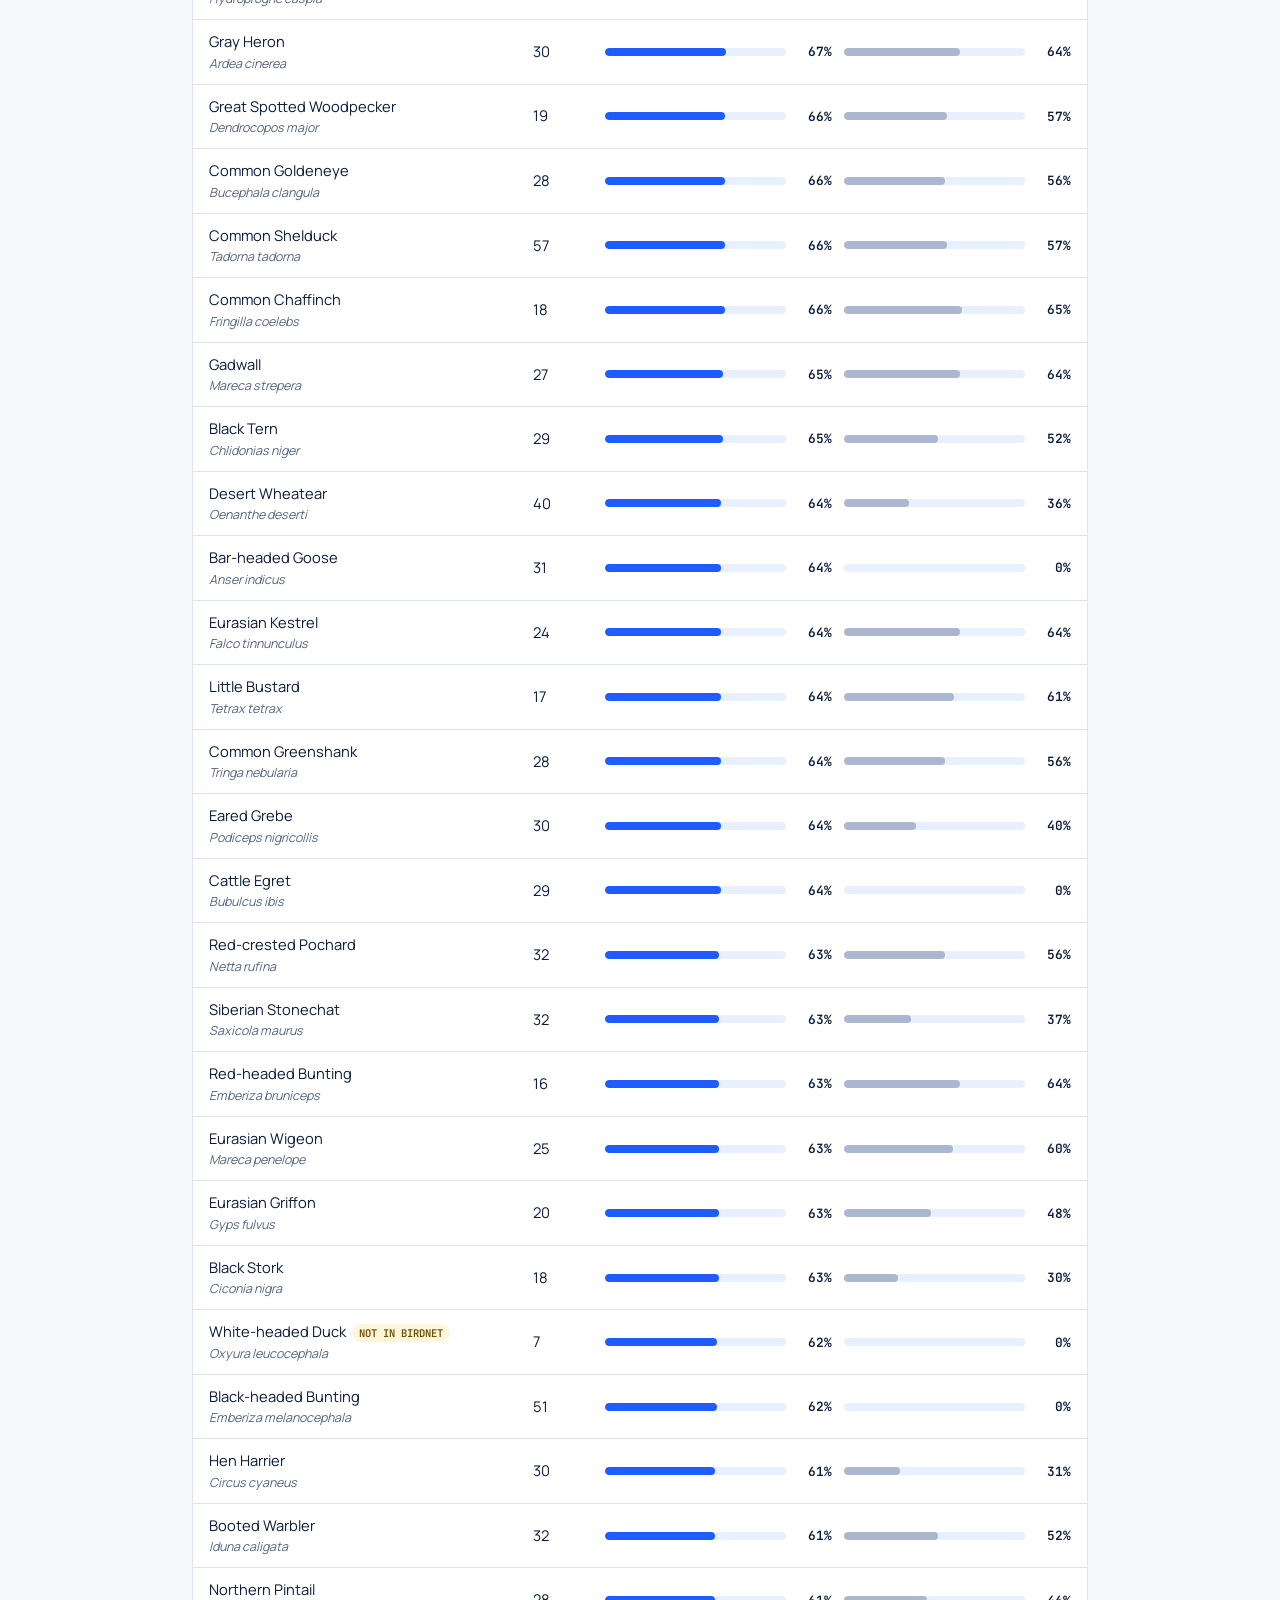
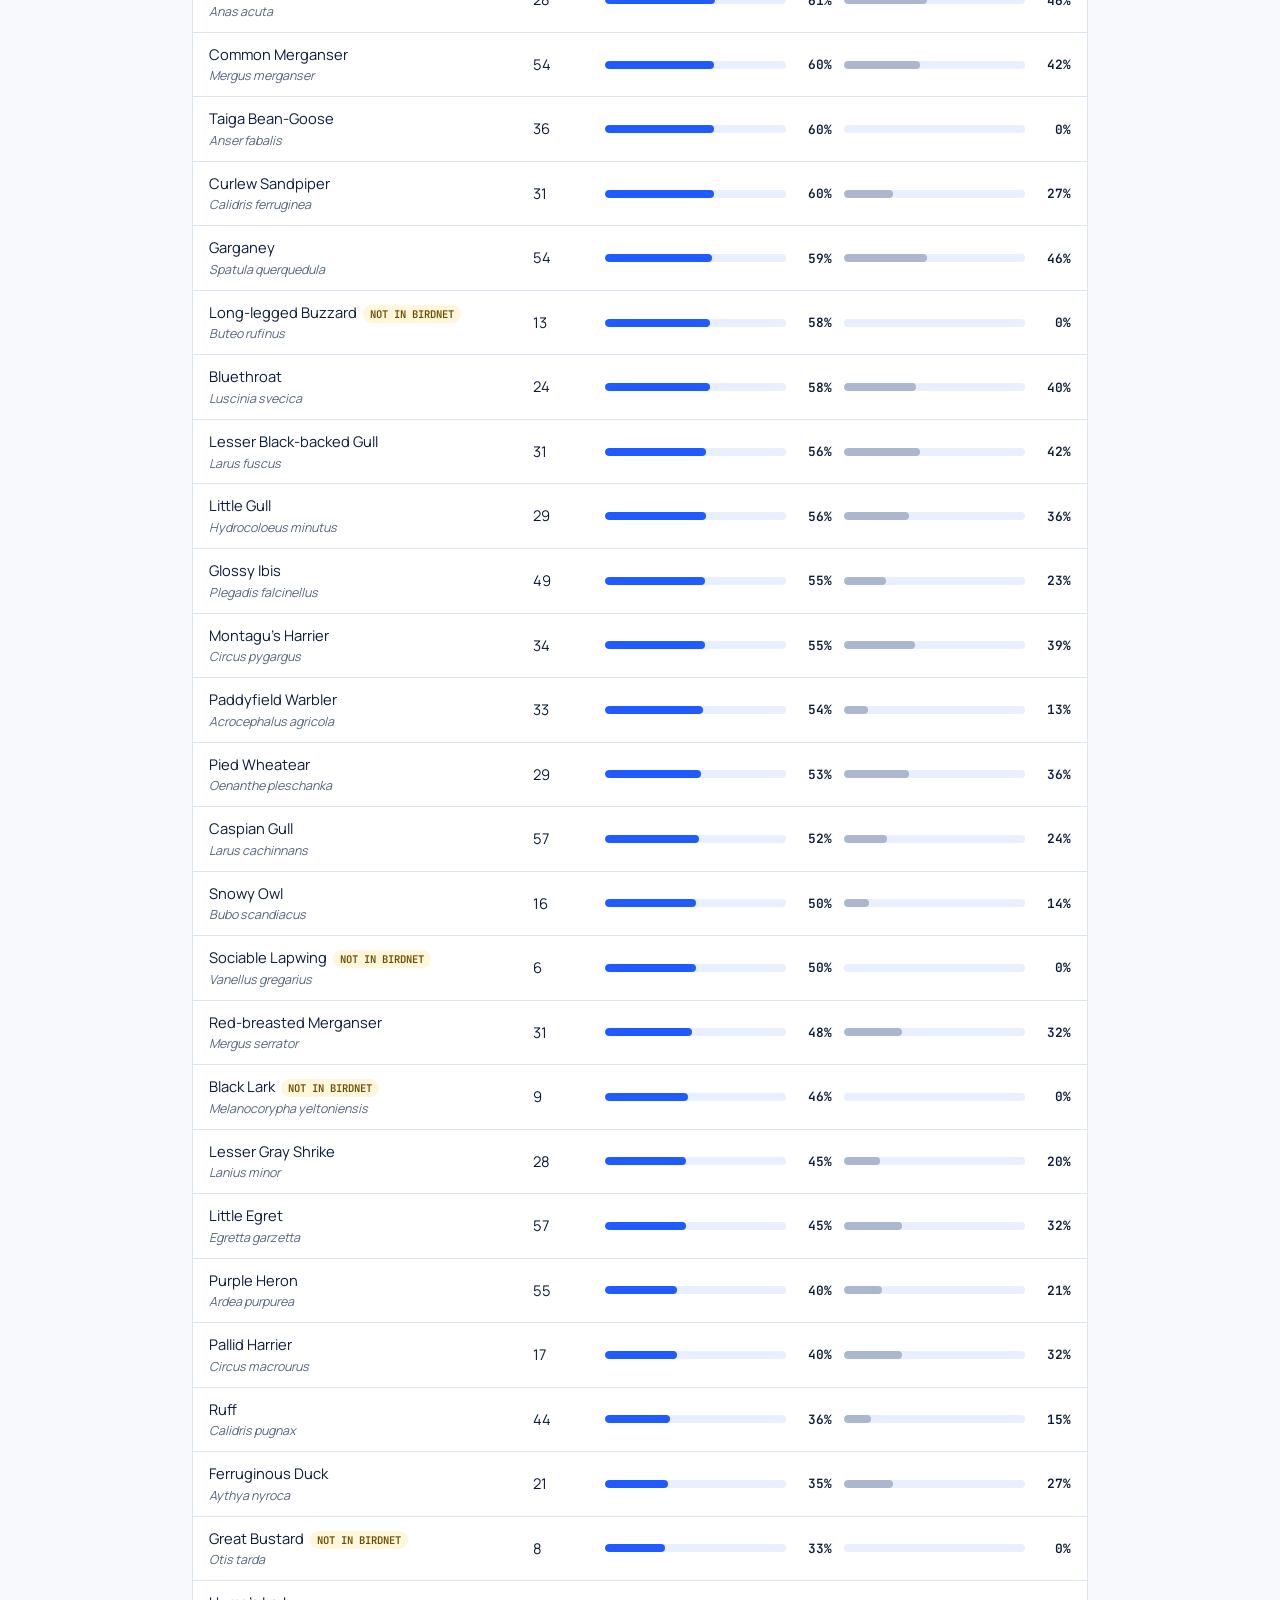
==== commit cd4df1a1: "Kazakh language on the site and on the metrics page" ====
--- a/metrics.html
+++ b/metrics.html
@@ -16,7 +16,7 @@
 <body>
 <header class="top">
   <a class="back" href="/">&larr; WetlandEar</a>
-  <div class="lang" role="group" aria-label="Language"><button data-l="ru">RU</button><button data-l="en">EN</button></div>
+  <div class="lang" role="group" aria-label="Language"><button data-l="ru">RU</button><button data-l="en">EN</button><button data-l="kk">ҚАЗ</button></div>
 </header>
 <main class="wrap">
   <p class="eyebrow" id="eyebrow"></p>
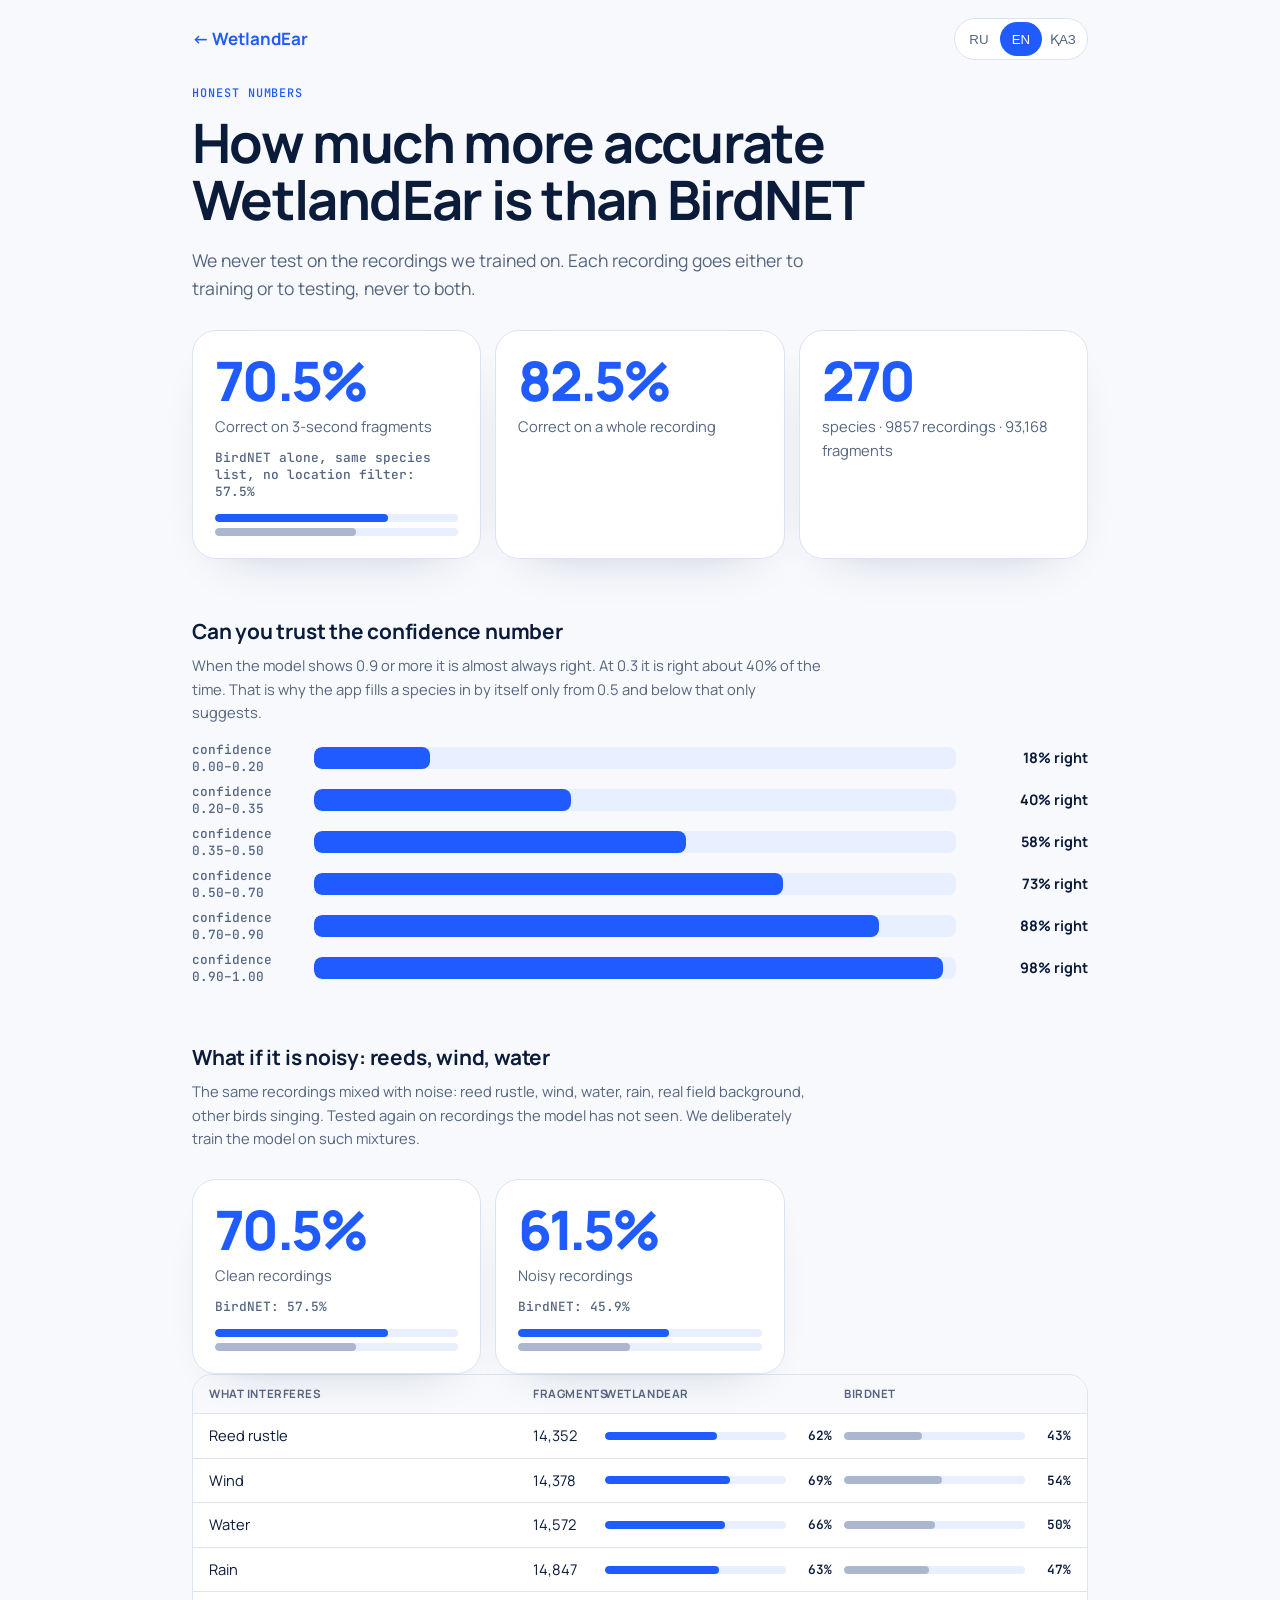
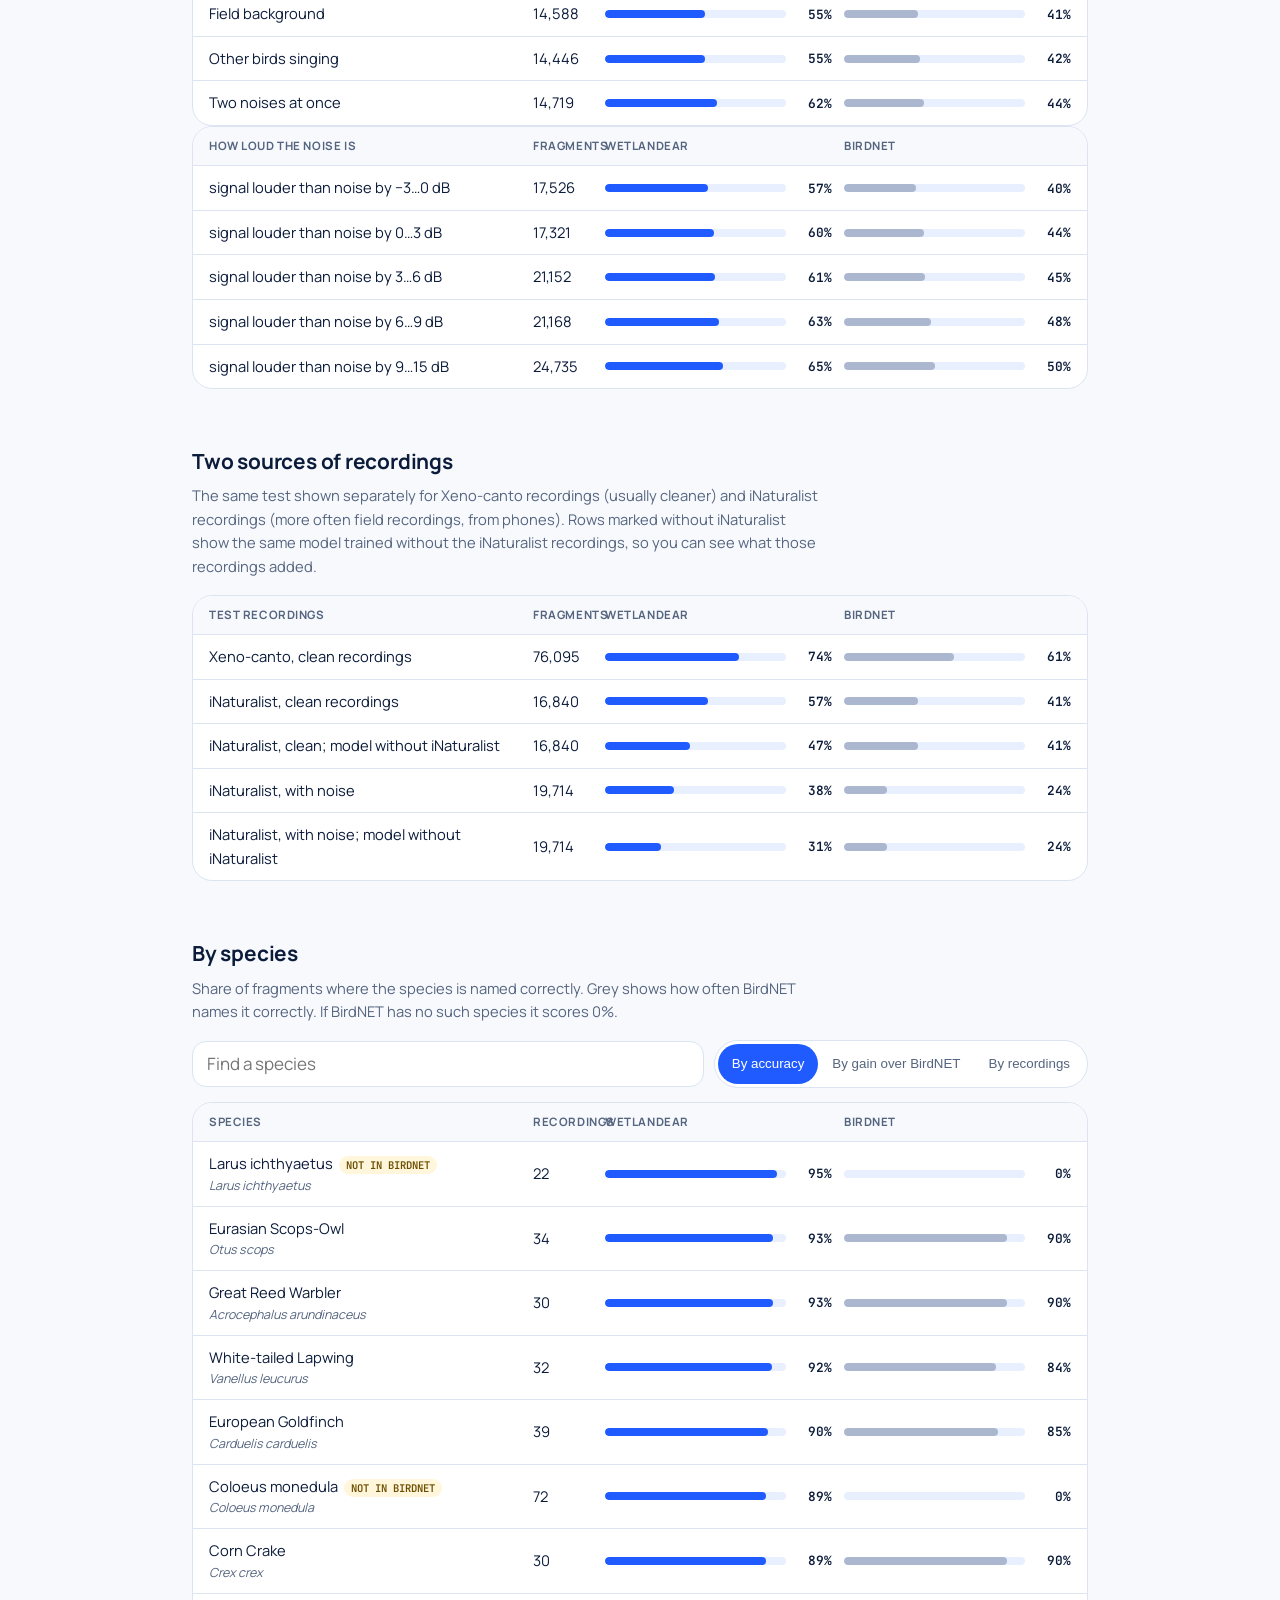
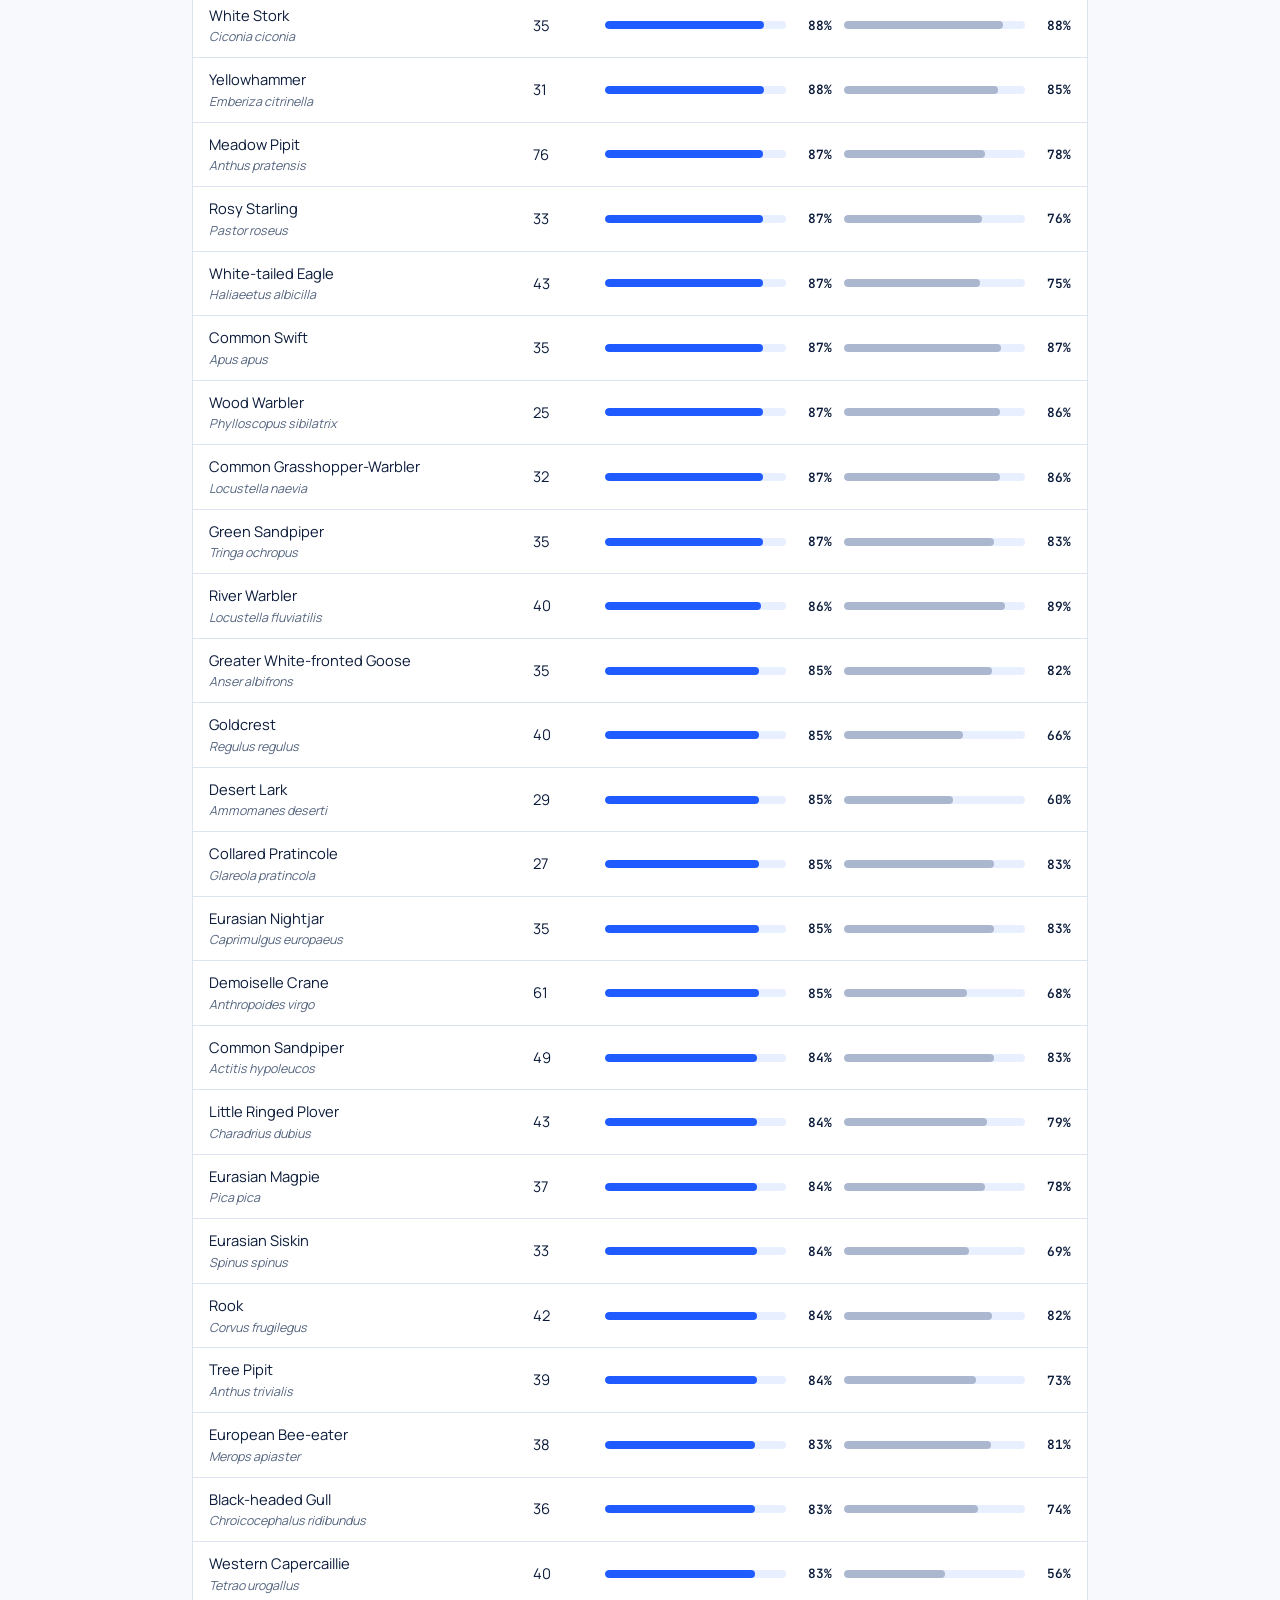
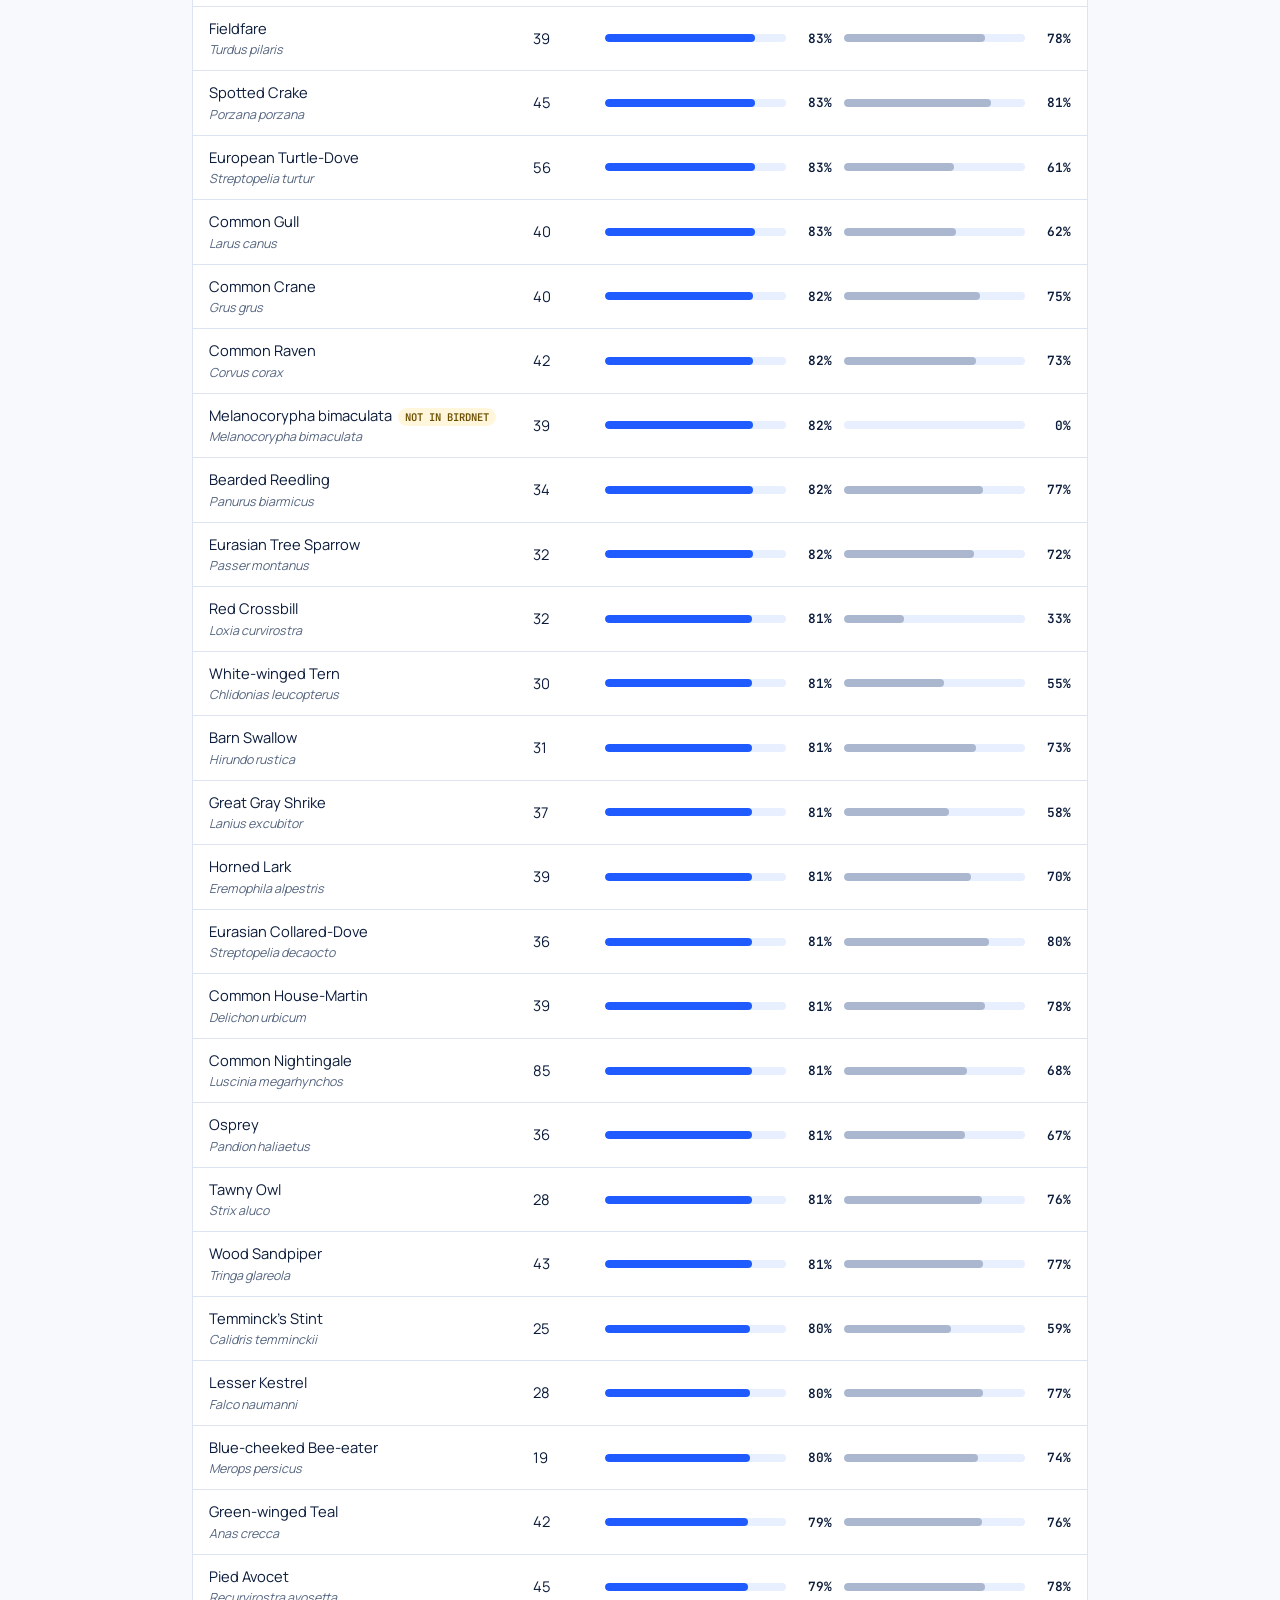
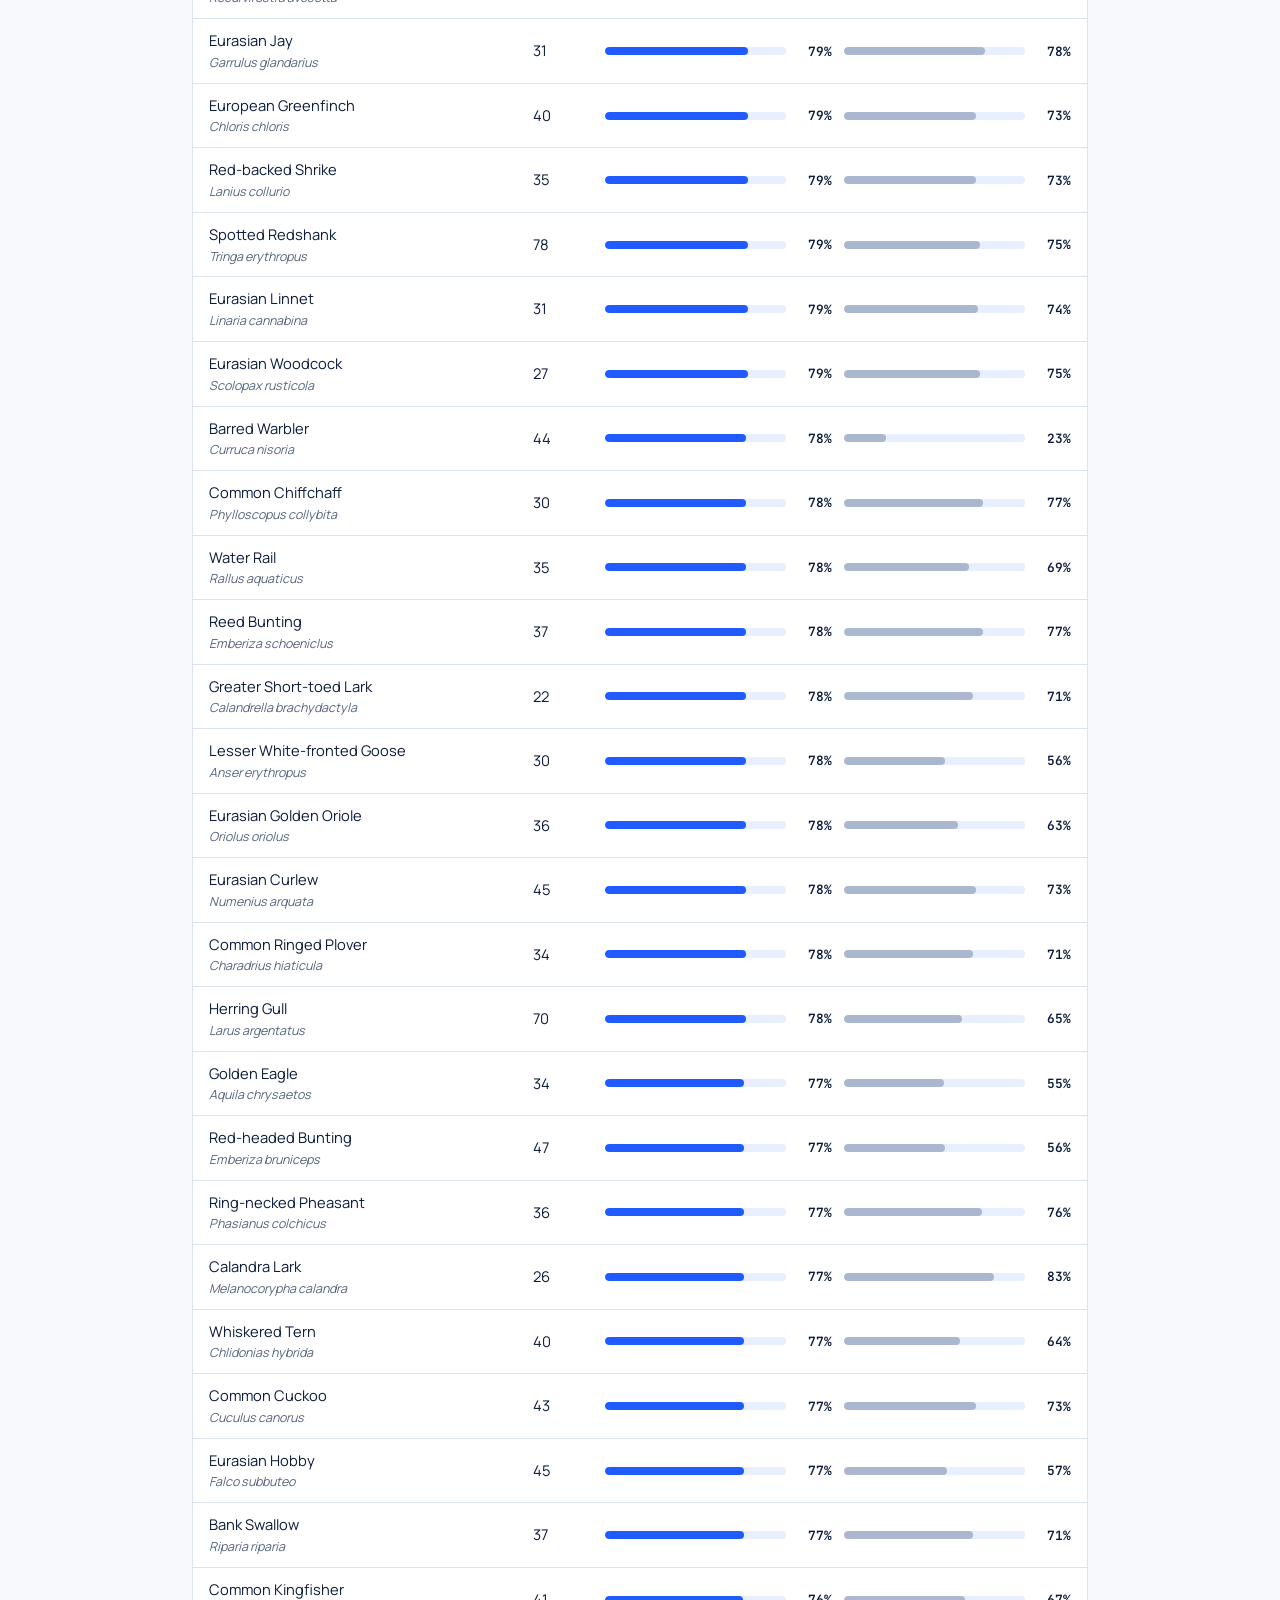
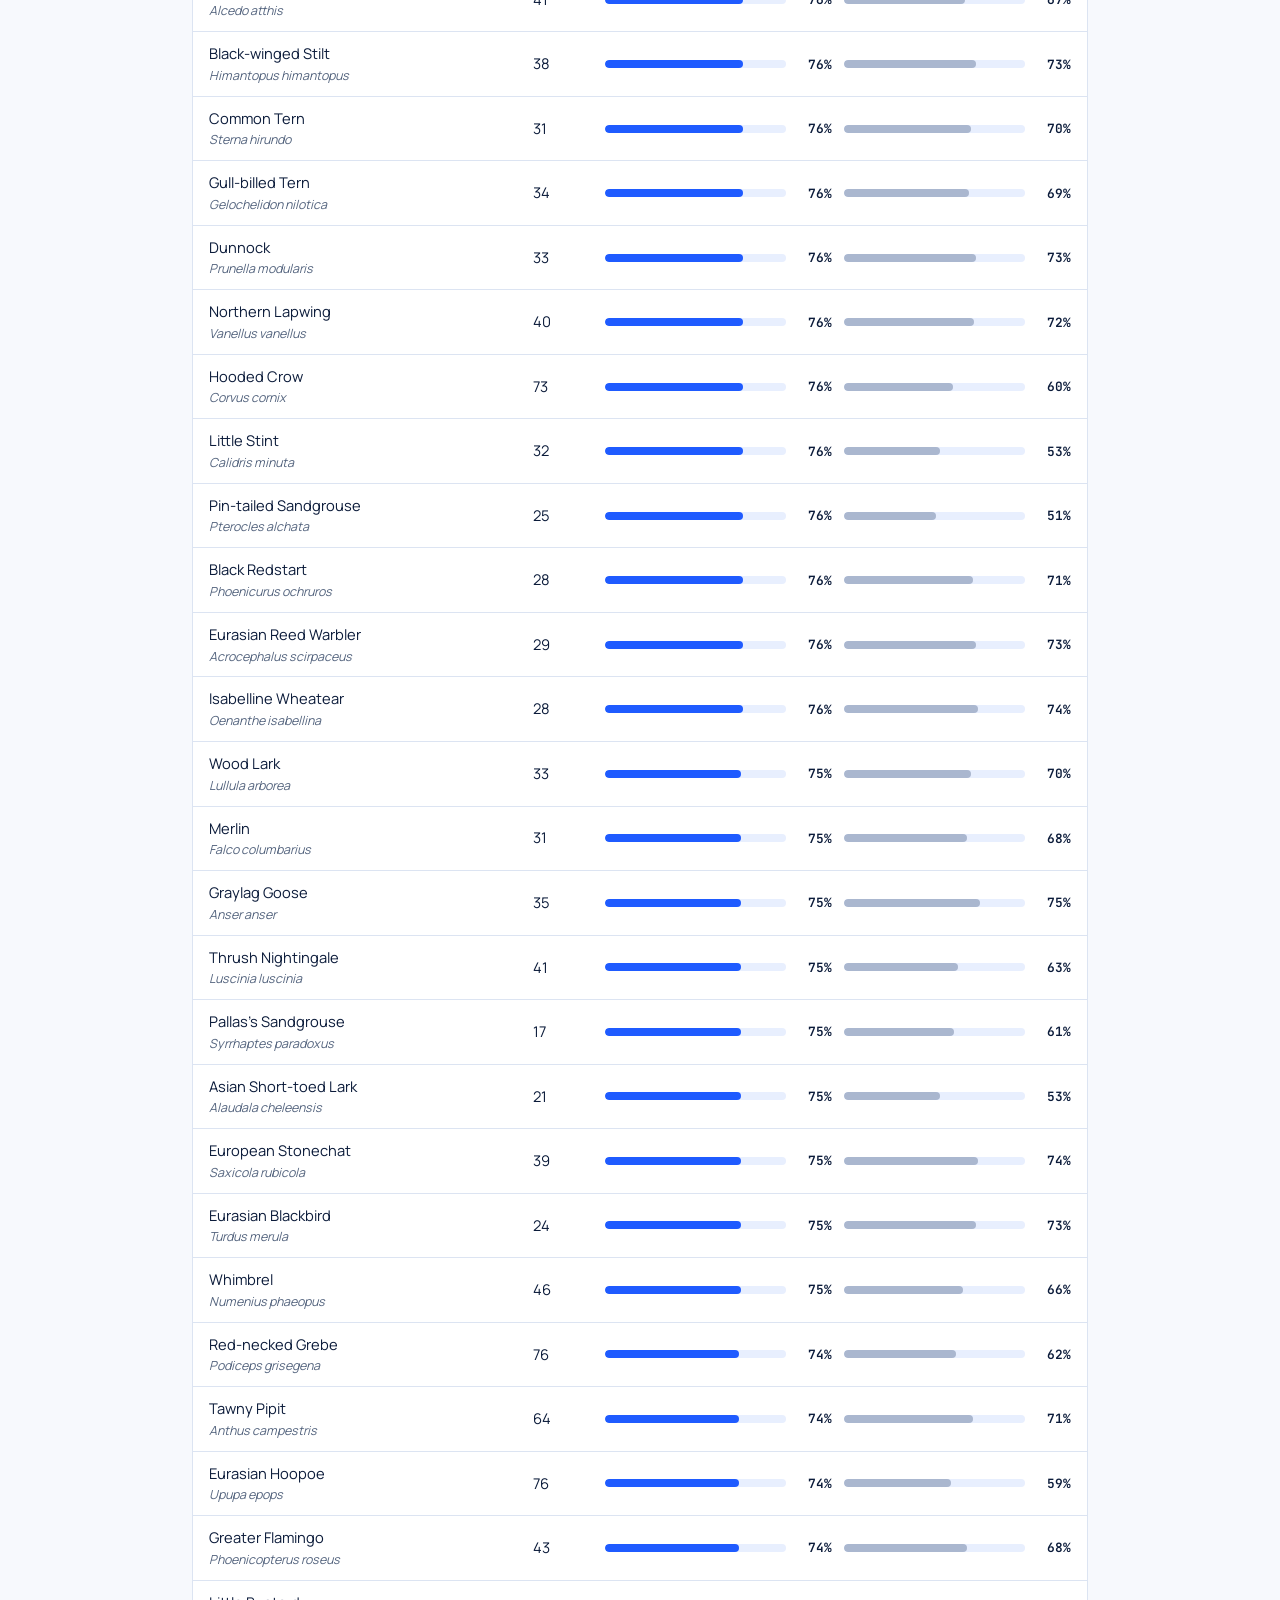
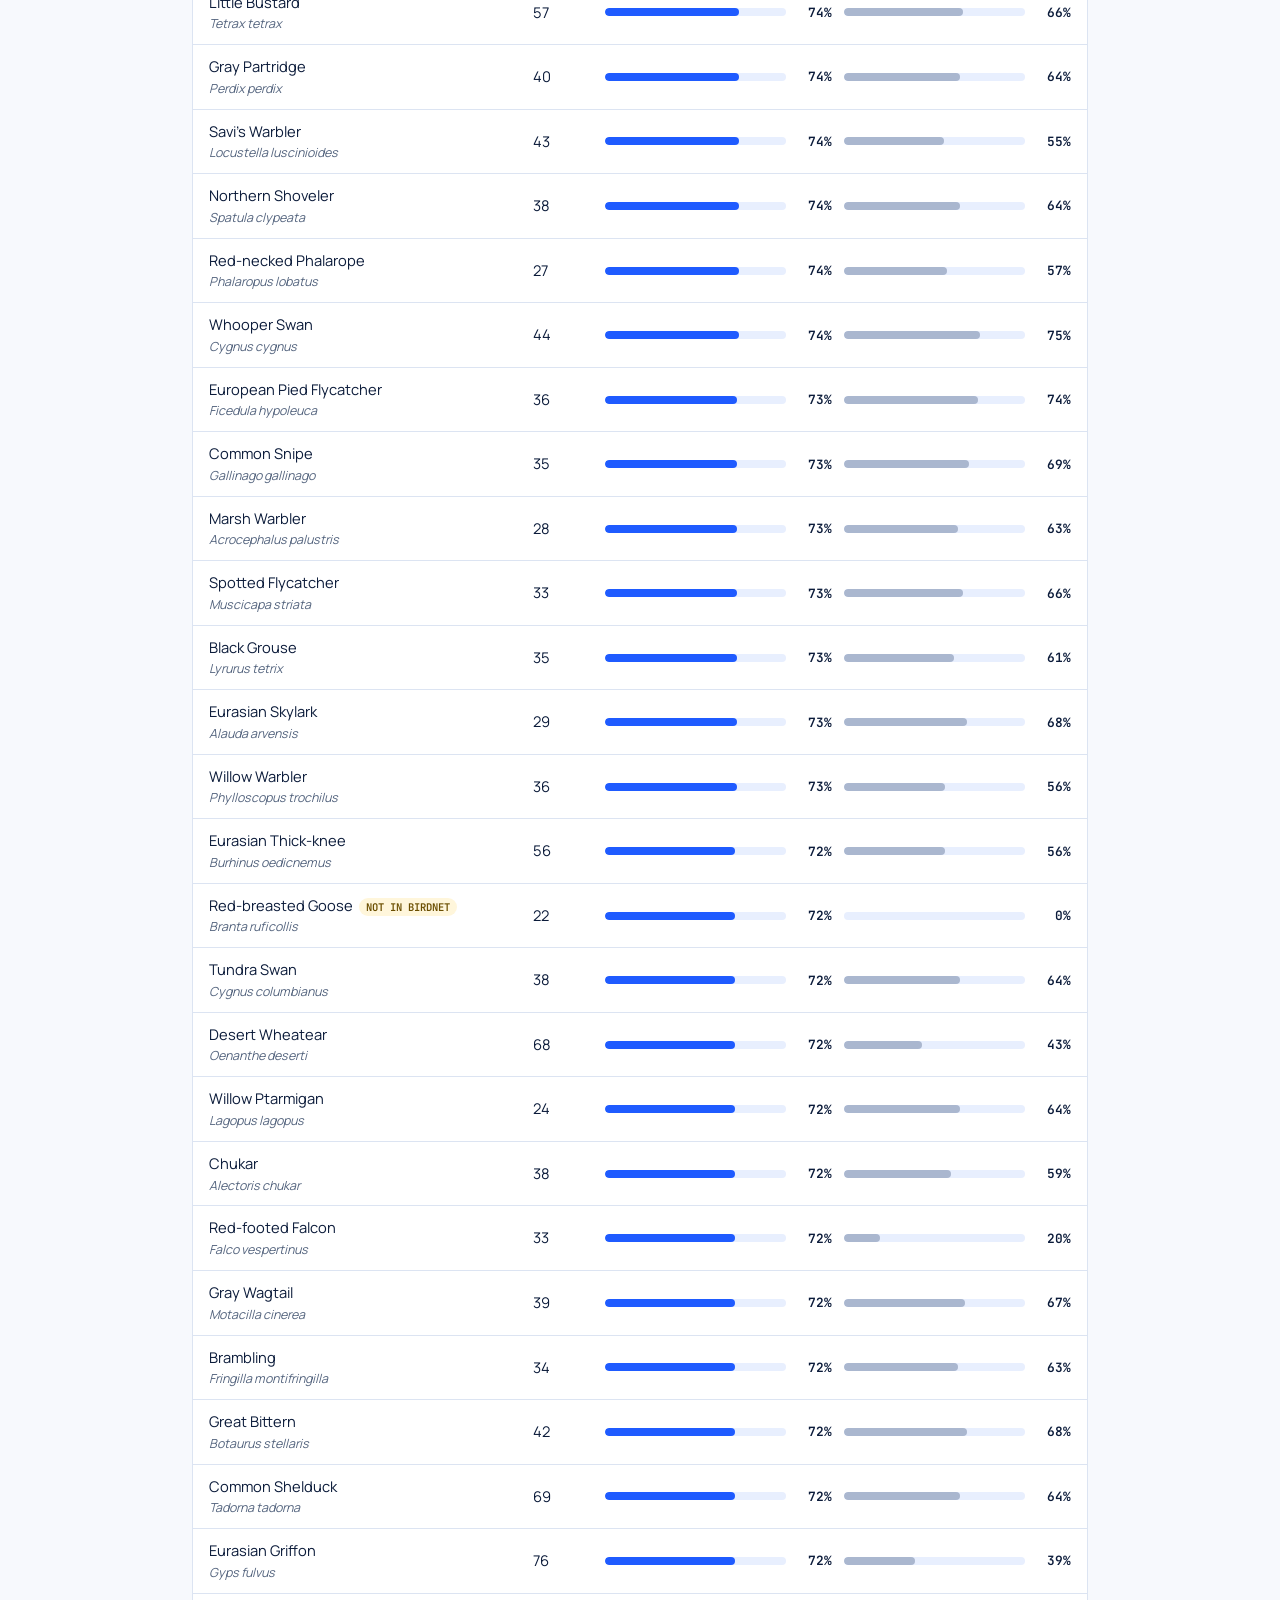
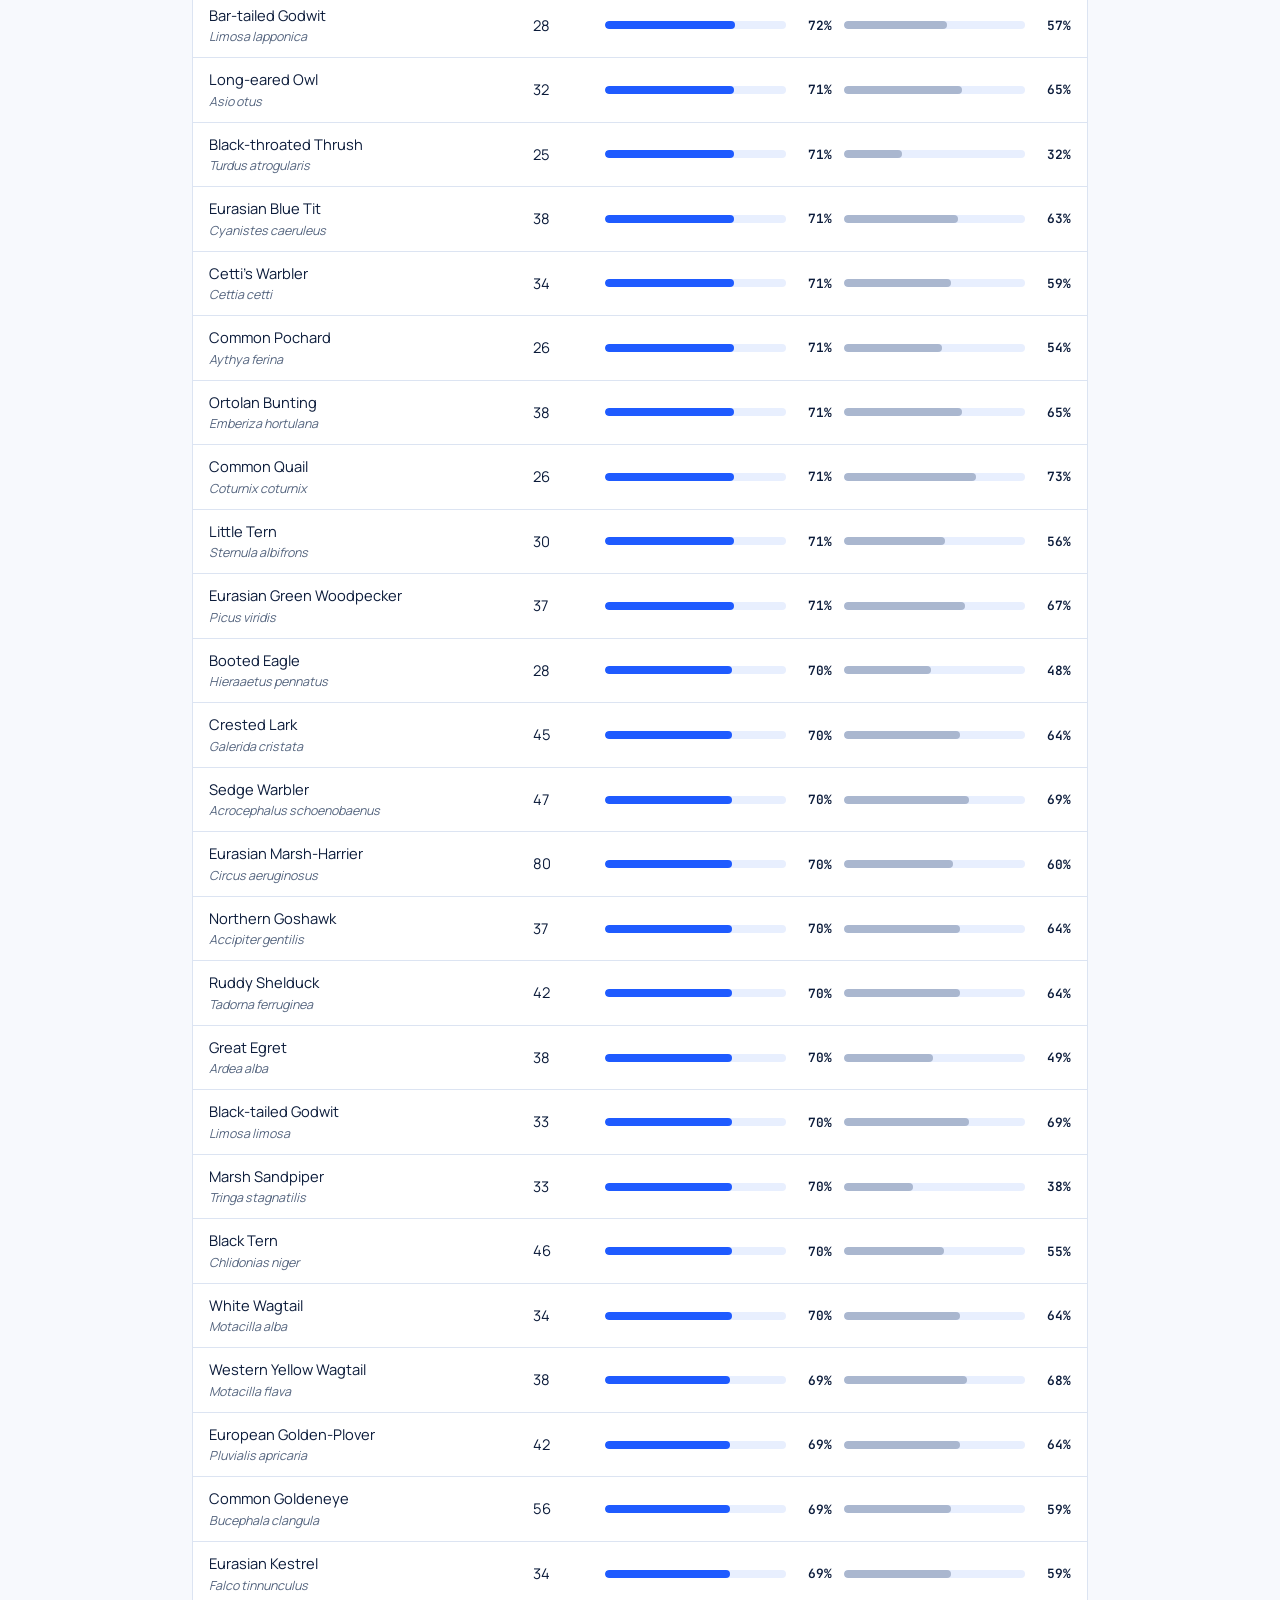
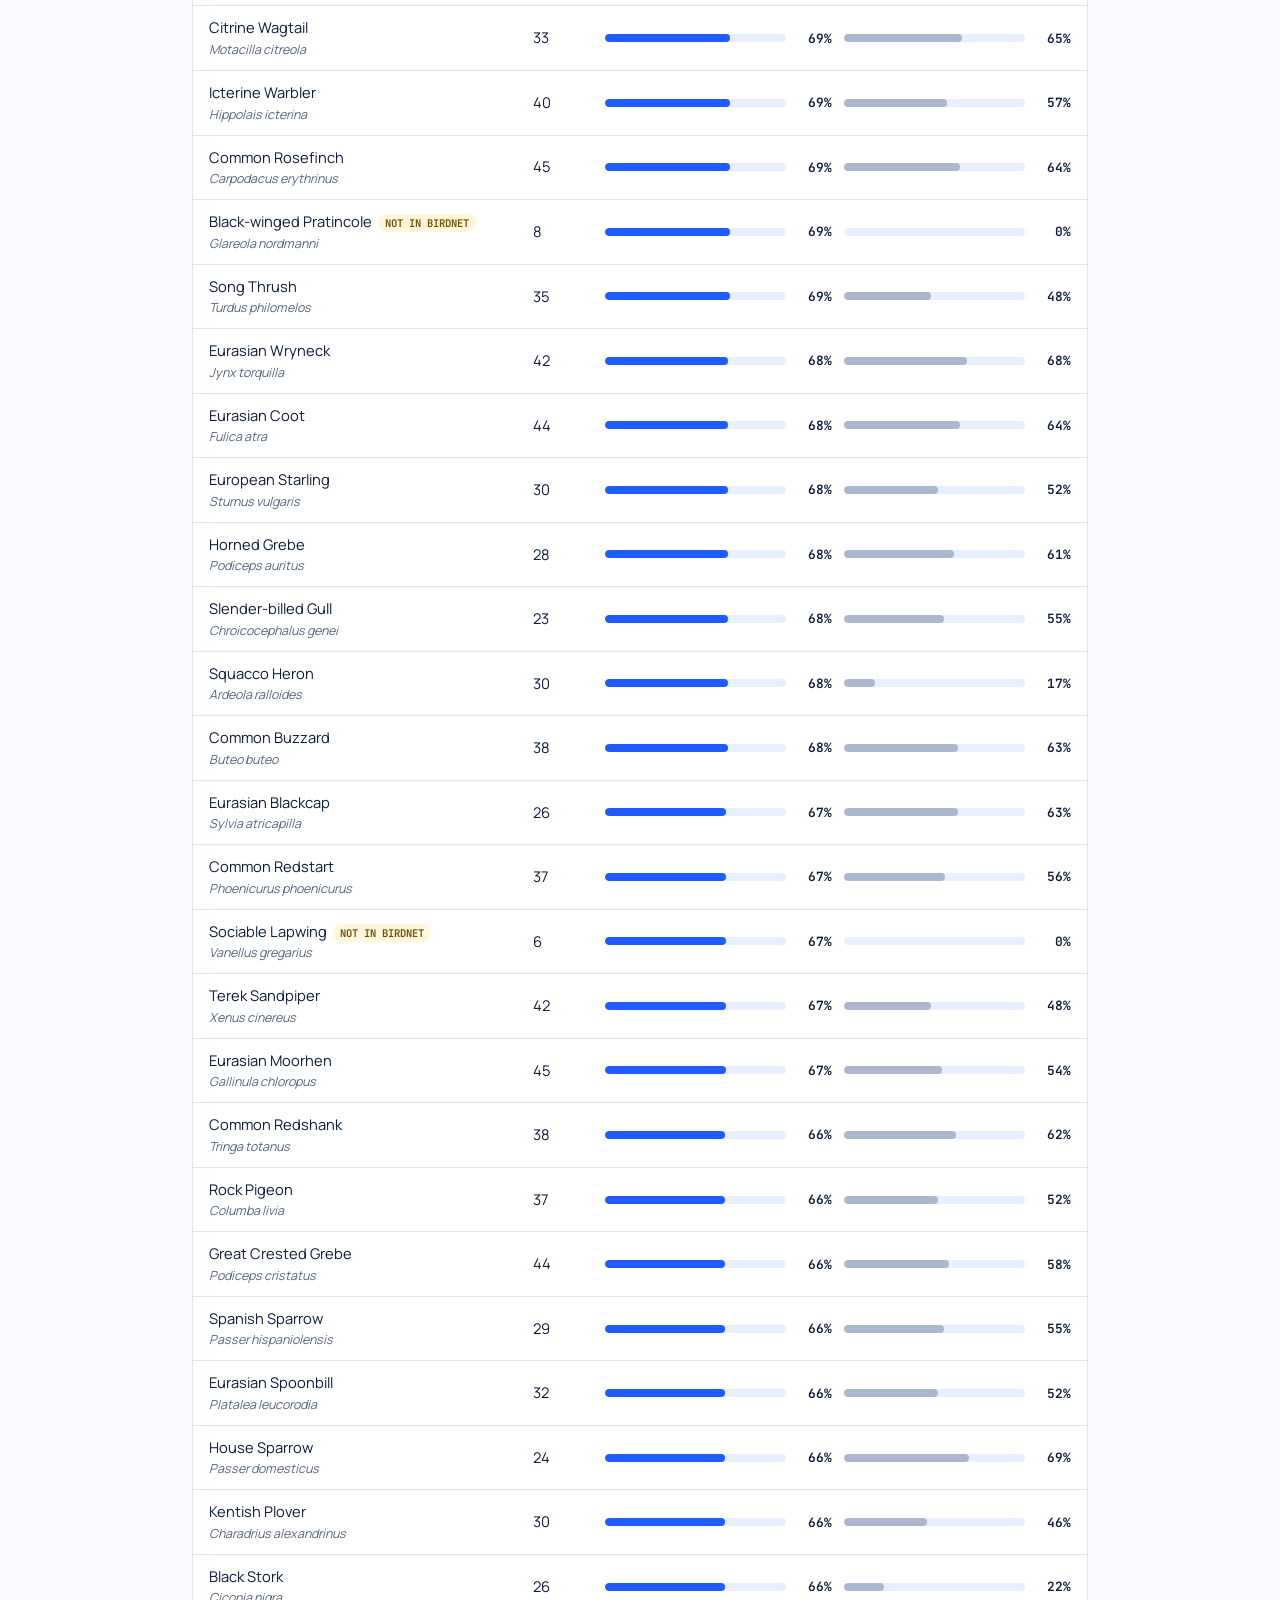
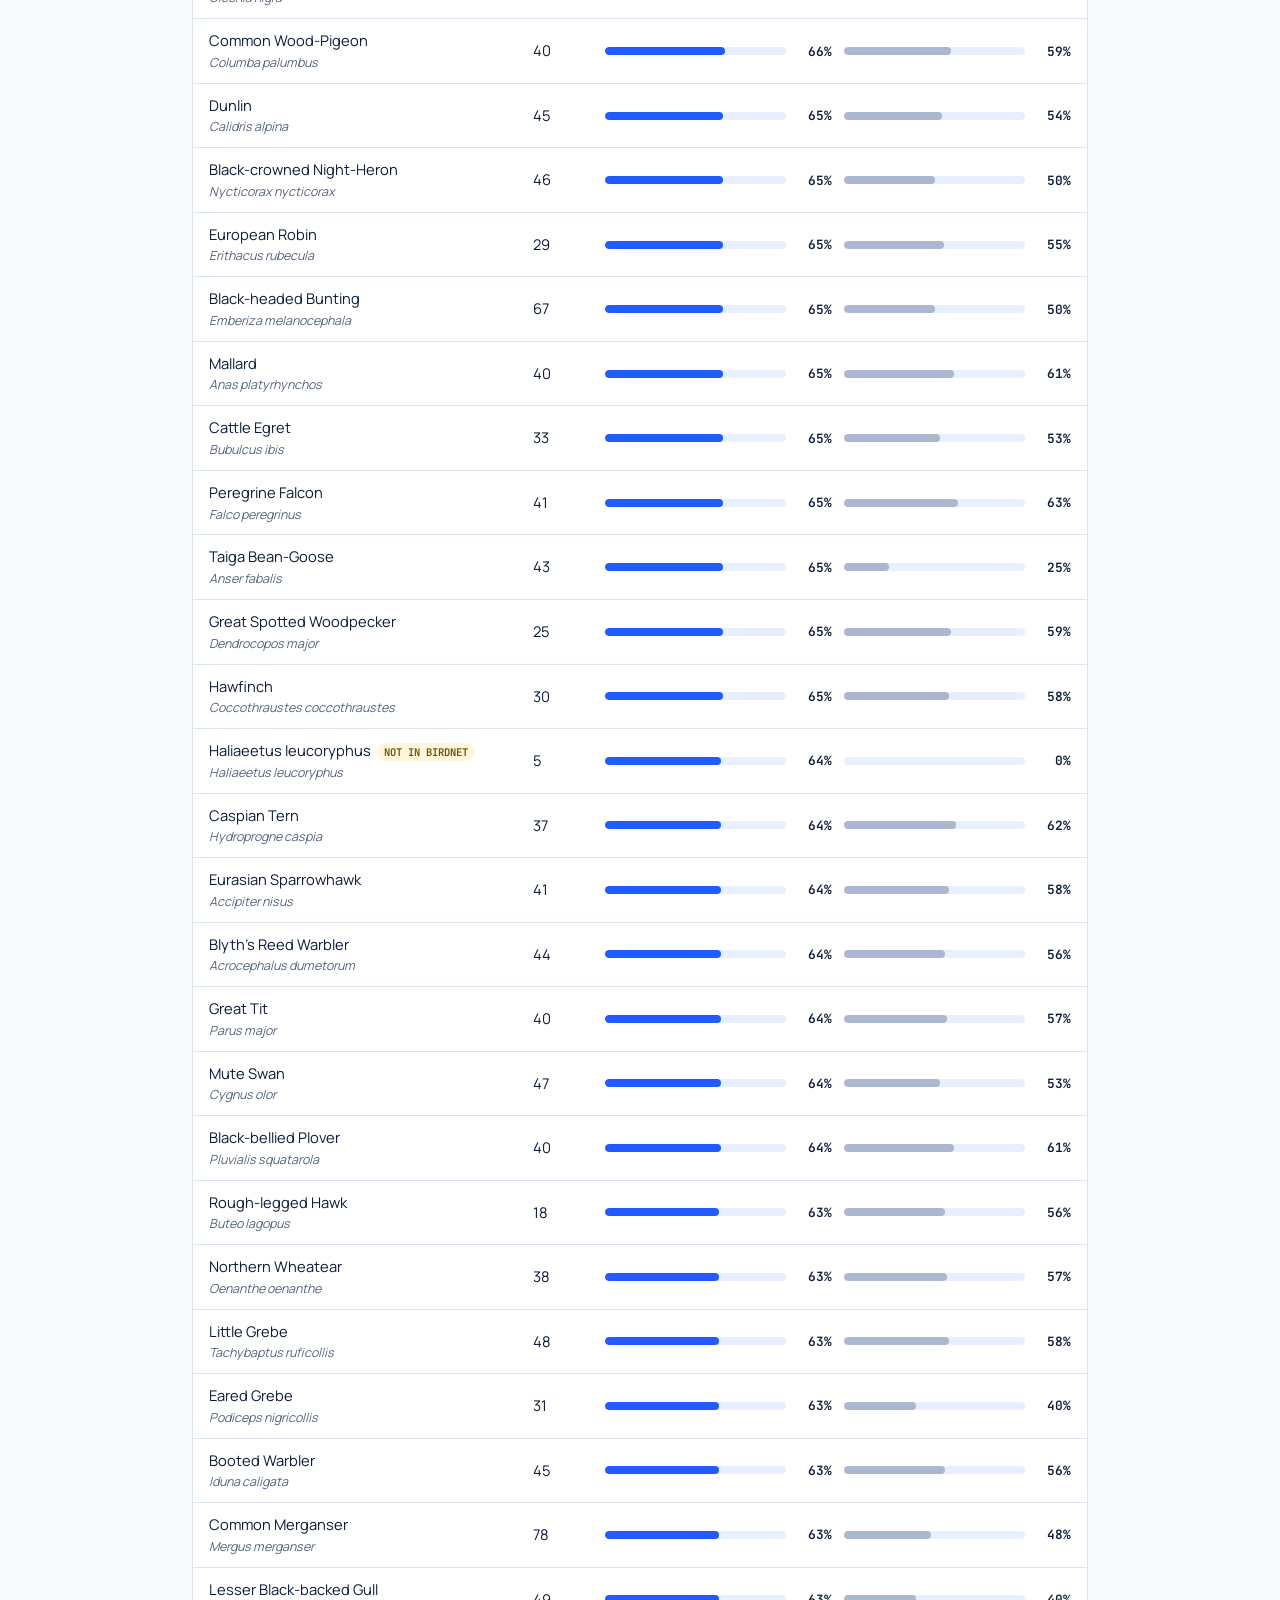
==== commit 0b335ce0: "Metrics v6 with a fair BirdNET baseline (same species list, no location filter), per-source table, c" ====
--- a/metrics.html
+++ b/metrics.html
@@ -39,6 +39,12 @@
     <div class="tbl" id="nz-snr"></div>
   </section>
 
+  <section id="sec-src" hidden>
+    <h2 id="h-src"></h2>
+    <p class="note" id="n-src"></p>
+    <div class="tbl" id="src-tbl"></div>
+  </section>
+
   <section>
     <h2 id="h-sp"></h2>
     <p class="note" id="n-sp"></p>
@@ -53,6 +59,6 @@
 
   <p class="foot" id="foot"></p>
 </main>
-<script src="js/metrics.js?v=1"></script>
+<script src="js/metrics.js?v=2"></script>
 </body>
 </html>
